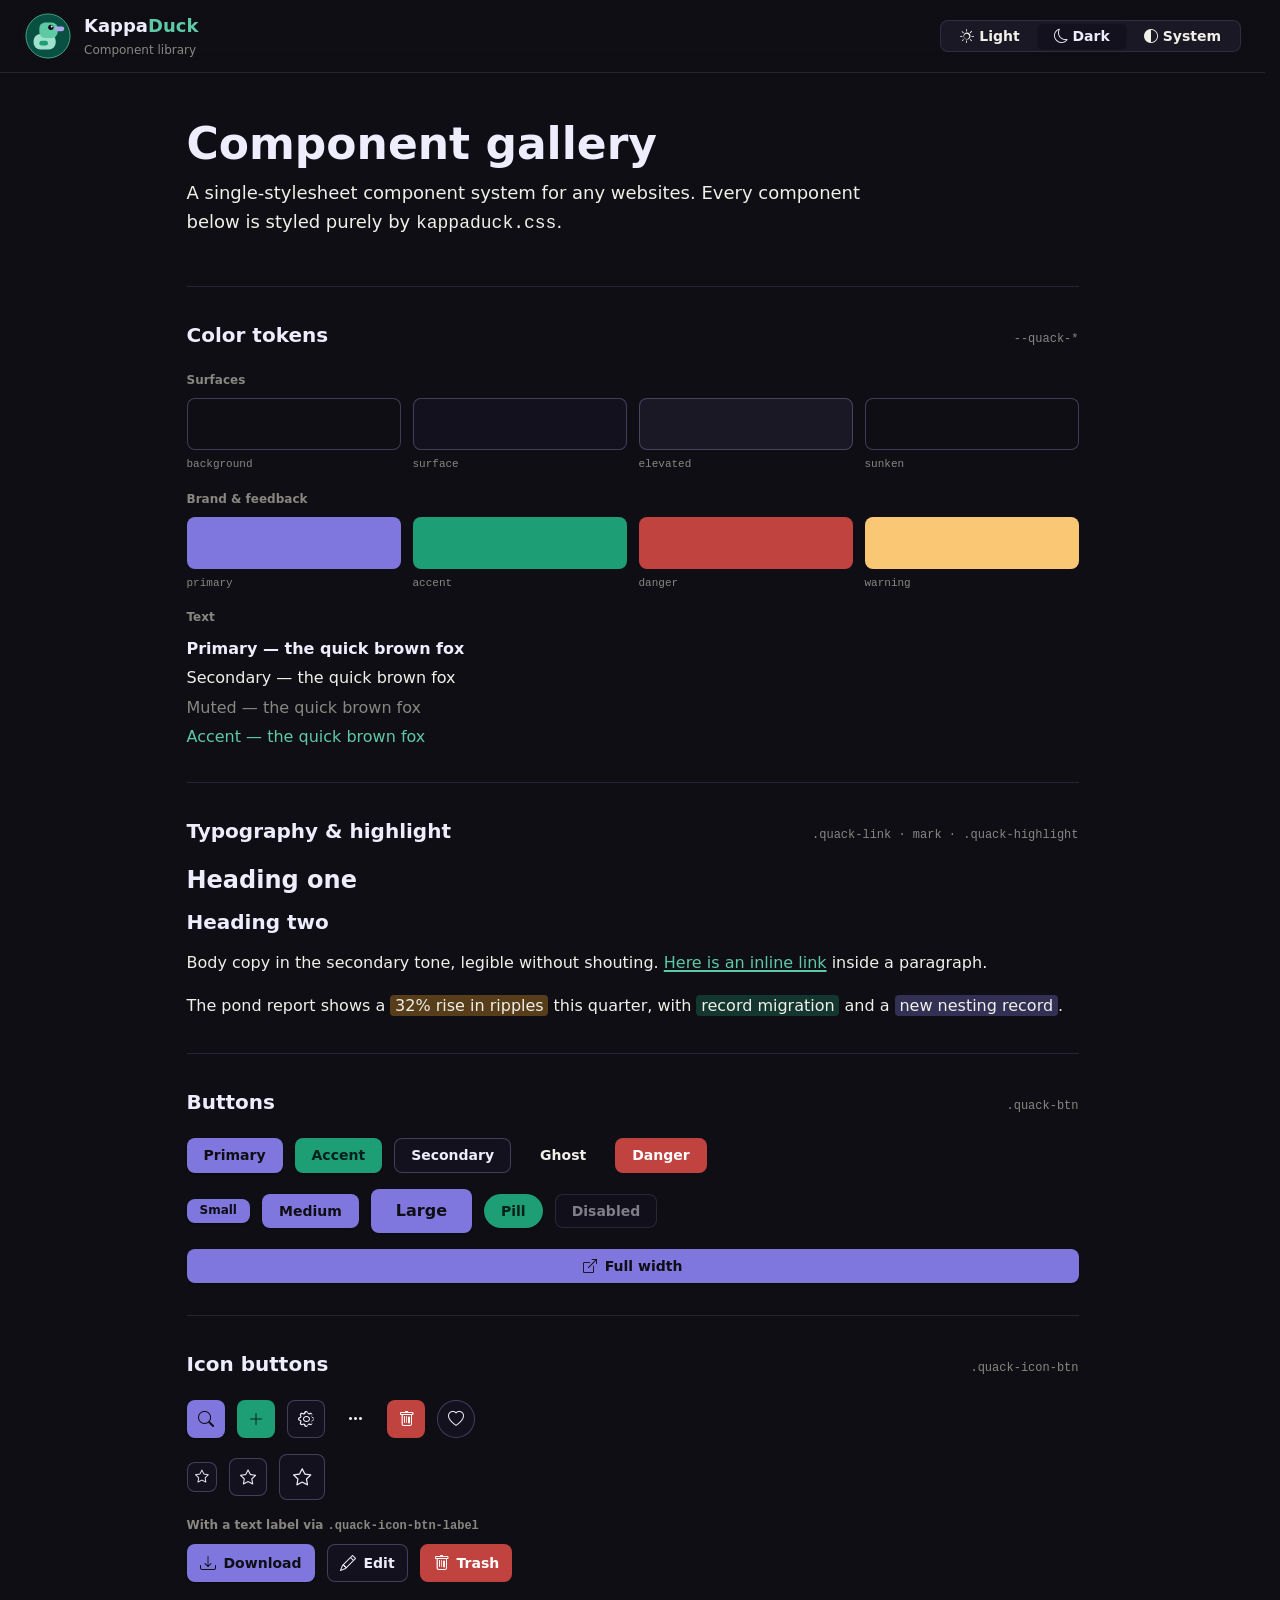
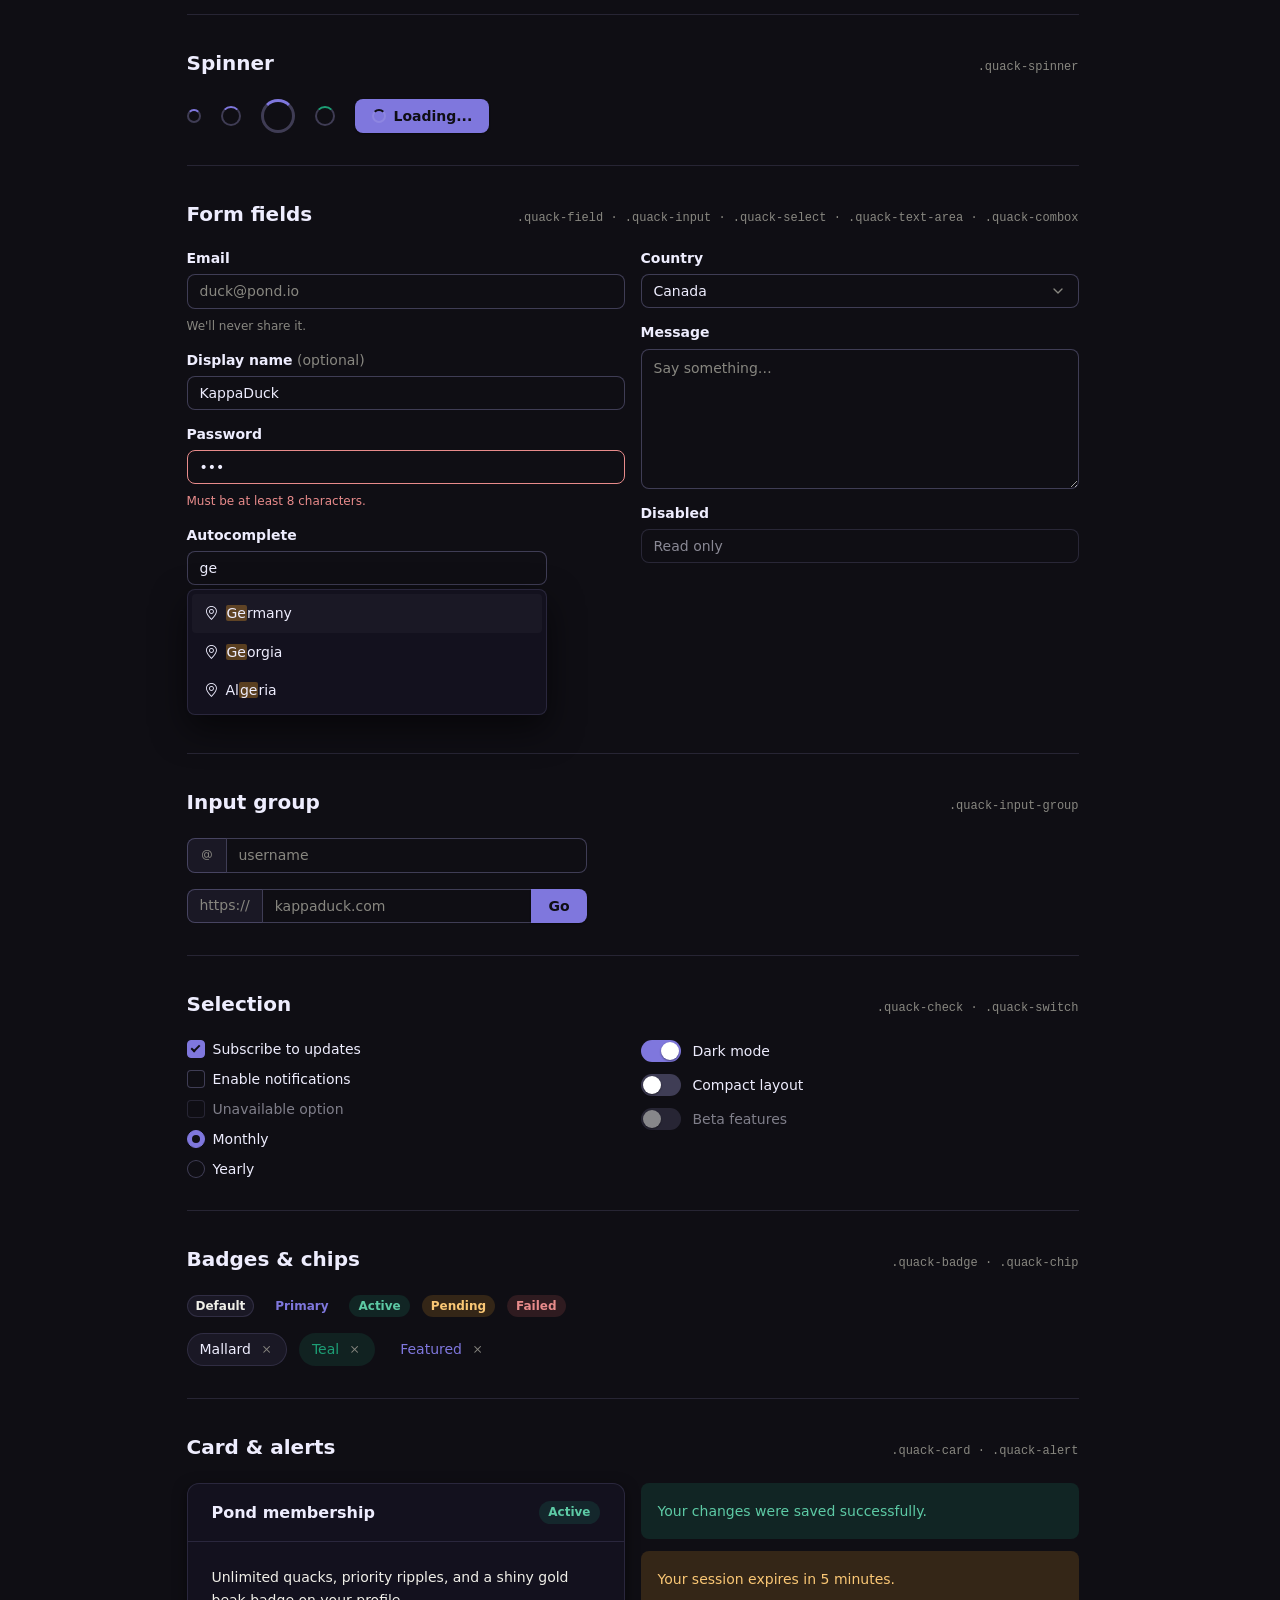
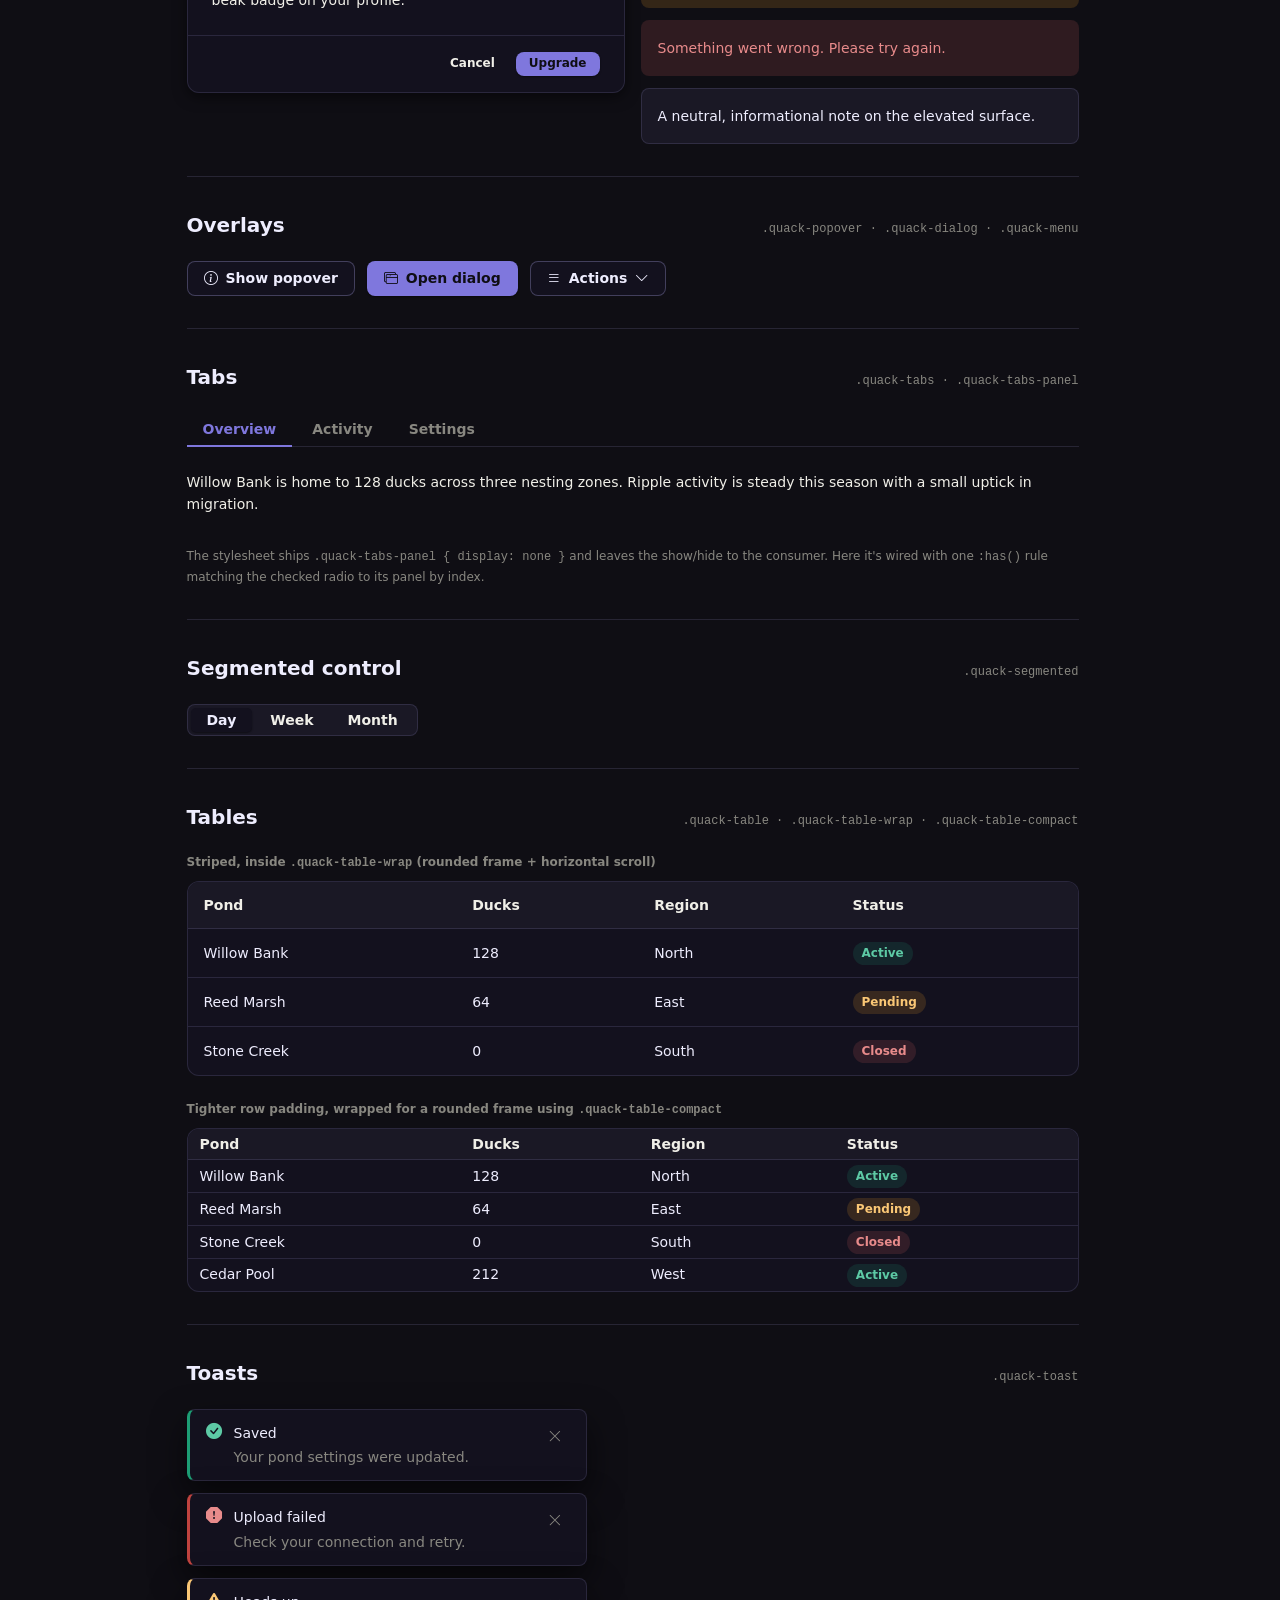
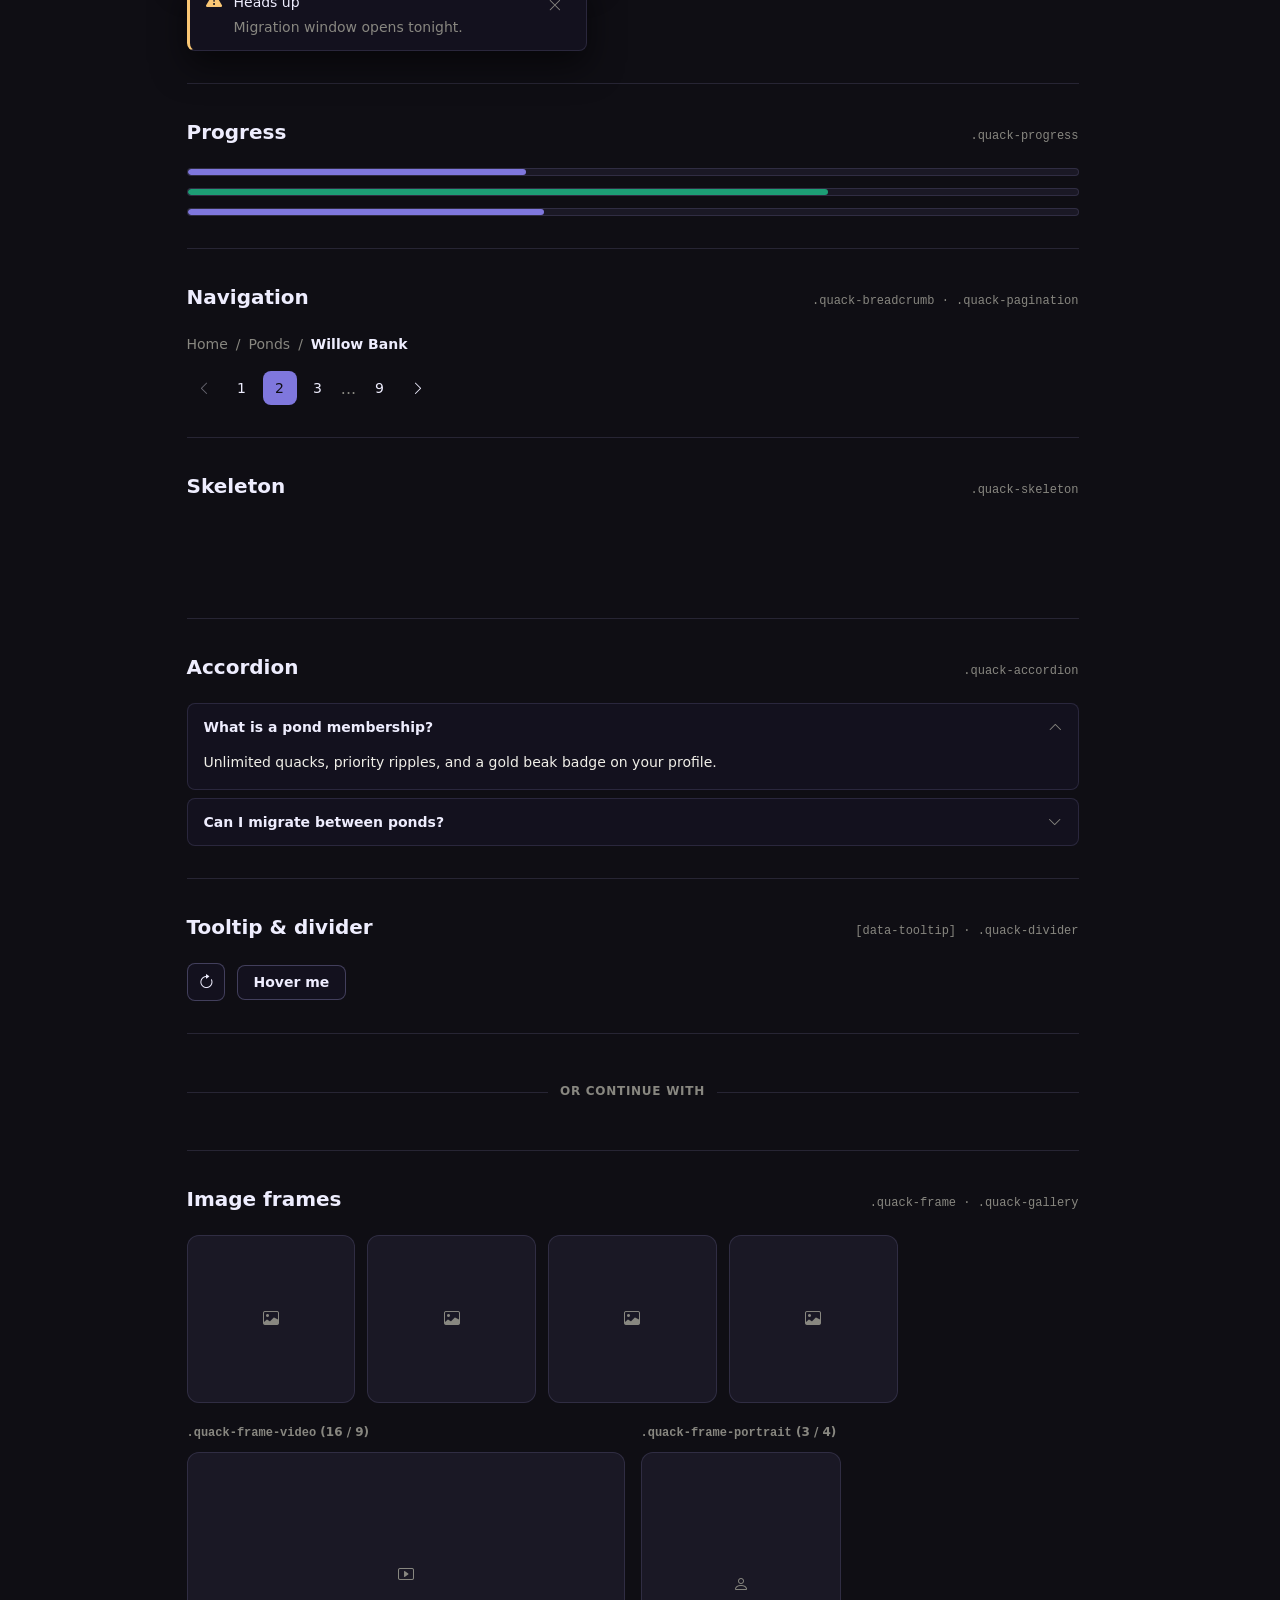
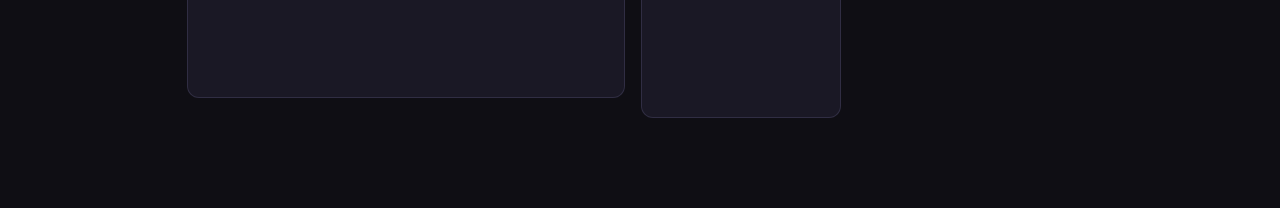
==== src/index.html @ e11f171f "Rename Gallery to index" ====
<!DOCTYPE html>
<html lang="en">

<head>
  <meta charset="UTF-8">
  <meta name="viewport" content="width=device-width, initial-scale=1">
  <title>KappaDuck - Component library</title>

  <link rel="shortcut icon" href="assets/favicon.ico" type="image/x-icon">
  <link rel="preconnect" href="https://rsms.me/" />
  <link rel="stylesheet" href="https://rsms.me/inter/inter.css" />
  <link rel="stylesheet" href="https://cdn.jsdelivr.net/npm/bootstrap-icons@1.11.3/font/bootstrap-icons.min.css" />
  <link rel="stylesheet" href="https://fonts.cdnfonts.com/css/jetbrains-mono">
  <link rel="stylesheet" href="assets/app.css">
  <link rel="stylesheet" href="assets/kappaduck.min.css">
</head>

<body id="quack-app" class="theme-dark">
  <header>
    <div class="brand">
      <img src="assets/kappaduck.svg" alt="KappaDuck logo" class="logo">
      <div class="title">
        <span>Kappa<span class="accent">Duck</span></span>
        <small>Component library</small>
      </div>
    </div>
    <div class="quack-segmented" role="group" aria-label="Theme">
      <input type="radio" name="theme" id="theme-light" value="light" />
      <label class="quack-segmented-seg" for="theme-light"><i class="bi bi-sun"></i> Light</label>
      <input type="radio" name="theme" id="theme-dark" value="dark" checked />
      <label class="quack-segmented-seg" for="theme-dark"><i class="bi bi-moon"></i> Dark</label>
      <input type="radio" name="theme" id="theme-system" value="system" />
      <label class="quack-segmented-seg" for="theme-system"><i class="bi bi-circle-half"></i> System</label>
    </div>
  </header>
  <main>
    <div class="description">
      <h1>Component gallery</h1>
      <p>
        A single-stylesheet component system for any websites. Every component below is styled
        purely by <code>kappaduck.css</code>.
      </p>
    </div>

    <section>
      <div class="head">
        <div class="title">Color tokens</div>
        <span class="class">--quack-*</span>
      </div>
      <div class="stack">
        <div>
          <div class="subtitle">Surfaces</div>
          <div class="grid-4">
            <div class="swatch">
              <div class="box" style="background:var(--quack-background);"></div>
              <span class="name">background</span>
            </div>
            <div class="swatch">
              <div class="box" style="background:var(--quack-surface);"></div>
              <span class="name">surface</span>
            </div>
            <div class="swatch">
              <div class="box" style="background:var(--quack-elevated);"></div>
              <span class="name">elevated</span>
            </div>
            <div class="swatch">
              <div class="box" style="background:var(--quack-sunken);"></div>
              <span class="name">sunken</span>
            </div>
          </div>
        </div>
        <div>
          <div class="subtitle">Brand &amp; feedback</div>
          <div class="grid-4">
            <div class="swatch">
              <div class="box" style="background:var(--quack-primary); border-color:transparent;"></div>
              <span class="name">primary</span>
            </div>
            <div class="swatch">
              <div class="box" style="background:var(--quack-accent); border-color:transparent;"></div>
              <span class="name">accent</span>
            </div>
            <div class="swatch">
              <div class="box" style="background:var(--quack-danger-solid); border-color:transparent;">
              </div>
              <span class="name">danger</span>
            </div>
            <div class="swatch">
              <div class="box" style="background:var(--quack-warning); border-color:transparent;"></div>
              <span class="name">warning</span>
            </div>
          </div>
        </div>
        <div>
          <div class="subtitle">Text</div>
          <div class="text-box">
            <span class="quack-text-primary" style="font-weight: 600;">Primary &mdash; the quick brown
              fox</span>
            <span class="quack-text-secondary">Secondary &mdash; the quick brown fox</span>
            <span class="quack-text-muted">Muted &mdash; the quick brown fox</span>
            <span class="quack-text-accent">Accent &mdash; the quick brown fox</span>
          </div>
        </div>
      </div>
    </section>

    <section>
      <div class="head">
        <div class="title">Typography &amp; highlight</div>
        <span class="class">.quack-link &middot; mark &middot; .quack-highlight</span>
      </div>
      <div class="stack">
        <h1 style="font-size:var(--quack-text-xxl); font-weight:700;">Heading one</h1>
        <h2 style="font-size:var(--quack-text-xl); font-weight:700;">Heading two</h2>
        <p class="quack-text-secondary" style="line-height: 1.6;">
          Body copy in the secondary tone, legible without shouting.
          <a class="quack-link" href="#">Here is an inline link</a> inside a paragraph.
        </p>
        <p class="quack-text-secondary" style="line-height:1.9;">
          The pond report shows a <mark>32% rise in ripples</mark> this quarter, with
          <span class="quack-highlight quack-highlight-accent">record migration</span>
          and a <span class="quack-highlight quack-highlight-primary">new nesting record</span>.
        </p>
      </div>
    </section>

    <section>
      <div class="head">
        <div class="title">Buttons</div>
        <span class="class">.quack-btn</span>
      </div>
      <div class="stack">
        <div class="row">
          <button class="quack-btn quack-btn-primary">Primary</button>
          <button class="quack-btn quack-btn-accent">Accent</button>
          <button class="quack-btn quack-btn-secondary">Secondary</button>
          <button class="quack-btn quack-btn-ghost">Ghost</button>
          <button class="quack-btn quack-btn-danger">Danger</button>
        </div>
        <div class="row">
          <button class="quack-btn quack-btn-primary quack-btn-sm">Small</button>
          <button class="quack-btn quack-btn-primary">Medium</button>
          <button class="quack-btn quack-btn-primary quack-btn-lg">Large</button>
          <button class="quack-btn quack-btn-accent quack-btn-pill">Pill</button>
          <button class="quack-btn quack-btn-secondary" disabled>Disabled</button>
        </div>
        <button class="quack-btn quack-btn-primary quack-btn-block">
          <i class="bi bi-box-arrow-up-right"></i>
          Full width
        </button>
      </div>
    </section>

    <section>
      <div class="head">
        <div class="title">Icon buttons</div>
        <span class="class">.quack-icon-btn</span>
      </div>
      <div class="stack">
        <div class="row">
          <button class="quack-icon-btn quack-btn-primary" aria-label="Search"><i class="bi bi-search"></i></button>
          <button class="quack-icon-btn quack-btn-accent" aria-label="Add"><i class="bi bi-plus-lg"></i></button>
          <button class="quack-icon-btn quack-btn-secondary" aria-label="Settings"><i class="bi bi-gear"></i></button>
          <button class="quack-icon-btn quack-btn-ghost" aria-label="More"><i class="bi bi-three-dots"></i></button>
          <button class="quack-icon-btn quack-btn-danger" aria-label="Delete"><i class="bi bi-trash"></i></button>
          <button class="quack-icon-btn quack-btn-secondary quack-icon-btn-pill" aria-label="Favorite"><i class="bi bi-heart"></i></button>
        </div>
        <div class="row">
          <button class="quack-icon-btn quack-icon-btn-sm" aria-label="Small"><i class="bi bi-star"></i></button>
          <button class="quack-icon-btn quack-icon-btn" aria-label="Medium"><i class="bi bi-star"></i></button>
          <button class="quack-icon-btn quack-icon-btn-lg" aria-label="Large"><i class="bi bi-star"></i></button>
        </div>
        <div>
          <div class="subtitle">With a text label via <code>.quack-icon-btn-label</code></div>
          <div class="row">
            <button class="quack-icon-btn quack-btn-primary">
              <i class="bi bi-download"></i>
              <span class="quack-icon-btn-label">Download</span>
            </button>
            <button class="quack-icon-btn">
              <i class="bi bi-pencil"></i>
              <span class="quack-icon-btn-label">Edit</span>
            </button>
            <button class="quack-icon-btn quack-btn-danger">
              <i class="bi bi-trash"></i>
              <span class="quack-icon-btn-label">Trash</span>
            </button>
          </div>
        </div>
      </div>
    </section>

    <section>
      <div class="head">
        <div class="title">Spinner</div>
        <span class="class">.quack-spinner</span>
      </div>
      <div class="row" style="gap:var(--quack-space-5);">
        <span class="quack-spinner quack-spinner-sm"></span>
        <span class="quack-spinner"></span>
        <span class="quack-spinner quack-spinner-lg"></span>
        <span class="quack-spinner quack-spinner-accent"></span>
        <button class="quack-btn quack-btn-primary">
          <span class="quack-spinner quack-spinner-sm"></span>
          Loading...
        </button>
      </div>
    </section>

    <section>
      <div class="head">
        <div class="title">Form fields</div>
        <span class="class">.quack-field &middot; .quack-input &middot; .quack-select &middot; .quack-text-area
          &middot; .quack-combox</span>
      </div>
      <div class="grid-2">
        <div class="stack">
          <div class="quack-field">
            <label for="g-email" class="quack-label">Email</label>
            <input id="g-email" class="quack-input" type="email" placeholder="duck@pond.io" />
            <span class="quack-hint">We'll never share it.</span>
          </div>
          <div class="quack-field">
            <label for="g-name" class="quack-label quack-label-optional">Display name</label>
            <input id="g-name" class="quack-input" type="text" value="KappaDuck" />
          </div>
          <div class="quack-field">
            <label for="g-password" class="quack-label">Password</label>
            <input id="g-password" class="quack-input" type="password" value="123" aria-invalid="true" />
            <span class="quack-error">Must be at least 8 characters.</span>
          </div>
          <div class="quack-field quack-combobox" style="max-width: 360px;">
            <label for="g-autocomplete" class="quack-label">Autocomplete</label>
            <input id="g-autocomplete" class="quack-input" type="text" value="ge" placeholder="Guess a country..." />
            <ul class="quack-combobox-list">
              <li class="quack-combobox-option" aria-selected="true">
                <i class="bi bi-geo-alt"></i>
                <span><mark>Ge</mark>rmany</span>
              </li>
              <li class="quack-combobox-option">
                <i class="bi bi-geo-alt"></i>
                <span><mark>Ge</mark>orgia</span>
              </li>
              <li class="quack-combobox-option">
                <i class="bi bi-geo-alt"></i>
                <span>Al<mark>ge</mark>ria</span>
              </li>
            </ul>
          </div>
        </div>
        <div class="stack">
          <div class="quack-field">
            <label for="g-country" class="quack-label">Country</label>
            <select id="g-country" class="quack-select">
              <option>Canada</option>
              <option>Italy</option>
              <option>Sweden</option>
            </select>
          </div>
          <div class="quack-field">
            <label for="g-msg" class="quack-label">Message</label>
            <textarea id="g-msg" class="quack-textarea" placeholder="Say something…"></textarea>
          </div>
          <div class="quack-field">
            <label for="g-disabled" class="quack-label">Disabled</label>
            <input id="g-disabled" class="quack-input" type="text" value="Read only" disabled />
          </div>
        </div>
        <div style="height: 120px;"
          </div>
    </section>

    <section>
      <div class="head">
        <div class="title">Input group</div>
        <span class="class">.quack-input-group</span>
      </div>
      <div class="stack" style="max-width: 400px;">
        <div class="quack-input-group">
          <span class="quack-input-group-addon"><i class="bi bi-at"></i></span>
          <input type="text" class="quack-input" placeholder="username">
        </div>
        <div class="quack-input-group">
          <span class="quack-input-group-addon">https://</span>
          <input type="text" class="quack-input" placeholder="kappaduck.com">
          <button class="quack-btn quack-btn-primary">Go</button>
        </div>
      </div>
    </section>

    <section>
      <div class="head">
        <div class="title">Selection</div>
        <span class="class">.quack-check &middot; .quack-switch</span>
      </div>
      <div class="grid-2">
        <div class="stack" style="gap:var(--quack-space-3);">
          <label class="quack-check"><input type="checkbox" checked="checked" /> Subscribe to updates</label>
          <label class="quack-check"><input type="checkbox" /> Enable notifications</label>
          <label class="quack-check"><input type="checkbox" disabled="disabled" /> Unavailable option</label>
          <label class="quack-check"><input type="radio" name="plan" checked="checked" /> Monthly</label>
          <label class="quack-check"><input type="radio" name="plan" /> Yearly</label>
        </div>
        <div class="stack" style="gap:var(--quack-space-3);">
          <label class="quack-switch"><input type="checkbox" checked="checked" /> Dark mode</label>
          <label class="quack-switch"><input type="checkbox" /> Compact layout</label>
          <label class="quack-switch"><input type="checkbox" disabled="disabled" /> Beta features</label>
        </div>
      </div>
    </section>

    <section>
      <div class="head">
        <div class="title">Badges &amp; chips</div>
        <span class="class">.quack-badge &middot; .quack-chip</span>
      </div>
      <div class="stack">
        <div class="row">
          <span class="quack-badge">Default</span>
          <span class="quack-badge quack-badge-primary">Primary</span>
          <span class="quack-badge quack-badge-accent">Active</span>
          <span class="quack-badge quack-badge-warning">Pending</span>
          <span class="quack-badge quack-badge-danger">Failed</span>
        </div>
        <div class="row">
          <span class="quack-chip">Mallard <button class="quack-chip-remove" aria-label="Remove"><i class="bi bi-x"></i></button></span>
          <span class="quack-chip quack-chip-accent">Teal <button class="quack-chip-remove" aria-label="Remove"><i
                class="bi bi-x"></i></button></span>
          <span class="quack-chip quack-chip-primary">Featured <button class="quack-chip-remove" aria-label="Remove"><i
                class="bi bi-x"></i></button></span>
        </div>
      </div>
    </section>

    <section>
      <div class="head">
        <div class="title">Card &amp; alerts</div>
        <span class="class">.quack-card &middot; .quack-alert</span>
      </div>
      <div class="grid-2" style="align-items: start;">
        <div class="quack-card">
          <div class="quack-card-header" style="display:flex; align-items:center; justify-content:space-between;">
            <span>Pond membership</span>
            <span class="quack-badge quack-badge-accent">Active</span>
          </div>
          <div class="quack-card-body">
            <p class="quack-text-secondary" style="font-size:var(--quack-text-sm); line-height: 1.6;">
              Unlimited quacks, priority ripples, and a shiny gold beak badge on your profile.
            </p>
          </div>
          <div class="quack-card-footer">
            <button class="quack-btn quack-btn-sm quack-btn-ghost">Cancel</button>
            <button class="quack-btn quack-btn-sm quack-btn-primary">Upgrade</button>
          </div>
        </div>
        <div class="stack" style="gap:var(--quack-space-3)">
          <div class="quack-alert quack-alert-accent">Your changes were saved successfully.</div>
          <div class="quack-alert quack-alert-warning">Your session expires in 5 minutes.</div>
          <div class="quack-alert quack-alert-danger">Something went wrong. Please try again.</div>
          <div class="quack-alert">A neutral, informational note on the elevated surface.</div>
        </div>
      </div>
    </section>

    <section>
      <div class="head">
        <div class="title">Overlays</div>
        <span class="class">.quack-popover &middot; .quack-dialog &middot; .quack-menu</span>
      </div>
      <div class="row">
        <button class="quack-btn quack-btn-secondary" popovertarget="pop">
          <i class="bi bi-info-circle"></i>Show popover
        </button>
        <div id="pop" popover="auto" class="quack-popover">
          <strong style="display: block; margin-bottom: 4px;">Quick tip</strong>
          Popovers use the native Popover API. Click outside to dismiss, no JavaScript required.
        </div>

        <button class="quack-btn quack-btn-primary" command="show-modal" commandfor="dialog">
          <i class="bi bi-window-stack"></i>Open dialog
        </button>
        <dialog id="dialog" class="quack-dialog">
          <div class="quack-dialog-header">
            Delete pond?
            <button class="quack-icon-btn quack-btn-ghost quack-icon-btn-sm" command="close" commandfor="dialog" aria-label="Close">
              <i class="bi bi-x-lg"></i>
            </button>
          </div>
          <div class="quack-dialog-body">
            This action can't be undone. All ripples and nesting records for this pond
            will be permanently removed.
          </div>
          <div class="quack-dialog-footer">
            <button class="quack-btn quack-btn-ghost" command="close" commandfor="dialog">Cancel</button>
            <button class="quack-btn quack-btn-primary" command="close" commandfor="dialog">Ok</button>
          </div>
        </dialog>

        <button class="quack-btn quack-btn-secondary" popovertarget="menu">
          <i class="bi bi-list"></i>Actions<i class="bi bi-chevron-down"></i>
        </button>
        <div id="menu" popover="auto" class="quack-menu">
          <div class="quack-menu-label">Manage</div>
          <button class="quack-menu-item"><i class="bi bi-pencil"></i>Edit pond</button>
          <button class="quack-menu-item"><i class="bi bi-share"></i>Share</button>
          <button class="quack-menu-item"><i class="bi bi-download"></i>Export</button>
          <hr class="quack-menu-separator" />
          <button class="quack-menu-item quack-menu-item-danger"><i class="bi bi-trash"></i>Delete</button>
        </div>
      </div>
    </section>

    <section>
      <div class="head">
        <div class="title">Tabs</div>
        <span class="class">.quack-tabs &middot; .quack-tabs-panel</span>
      </div>
      <div class="quack-tabs tabs">
        <div class="quack-tabs-list">
          <input id="tab1" class="t1" type="radio" name="tabs" checked />
          <label for="tab1" class="quack-tabs-tab">Overview</label>
          <input id="tab2" class="t2" type="radio" name="tabs" />
          <label for="tab2" class="quack-tabs-tab">Activity</label>
          <input id="tab3" class="t3" type="radio" name="tabs" />
          <label for="tab3" class="quack-tabs-tab">Settings</label>
        </div>
        <div class="quack-tabs-panels">
          <div class="quack-tabs-panel">
            Willow Bank is home to 128 ducks across three nesting zones. Ripple activity is steady this season with a small uptick in
            migration.
          </div>
          <div class="quack-tabs-panel">
            Latest events: 3 new arrivals, 1 nest relocation, and a pondside feeder refill logged 2 hours ago.
          </div>
          <div class="quack-tabs-panel">
            Configure notifications, membership tier, and pond visibility from here. Changes apply instantly.
          </div>
        </div>
        <p class="note">
          The stylesheet ships <code>.quack-tabs-panel { display: none }</code>
          and leaves the show/hide to the consumer. Here it's wired with one
          <code>:has()</code> rule matching the checked radio to its panel by index.
        </p>
      </div>
    </section>

    <section>
      <div class="head">
        <div class="title">Segmented control</div>
        <span class="class">.quack-segmented</span>
      </div>
      <div class="quack-segmented">
        <input id="seg1" name="seg" type="radio" checked>
        <label for="seg1" class="quack-segmented-seg">Day</label>
        <input id="seg2" name="seg" type="radio">
        <label for="seg2" class="quack-segmented-seg">Week</label>
        <input id="seg3" name="seg" type="radio">
        <label for="seg3" class="quack-segmented-seg">Month</label>
      </div>
    </section>

    <section>
      <div class="head">
        <div class="title">Tables</div>
        <span class="class">.quack-table &middot; .quack-table-wrap &middot; .quack-table-compact</span>
      </div>
      <div class="stack" style="gap: var(--quack-space-6)">
        <div>
          <div class="subtitle">
            Striped, inside <code>.quack-table-wrap</code> (rounded frame + horizontal scroll)
          </div>
          <div class="quack-table-wrap">
            <table class="quack-table quack-table-striped">
              <thead>
                <tr>
                  <th>Pond</th>
                  <th>Ducks</th>
                  <th>Region</th>
                  <th>Status</th>
                </tr>
              </thead>
              <tbody>
                <tr>
                  <td>Willow Bank</td>
                  <td>128</td>
                  <td>North</td>
                  <td><span class="quack-badge quack-badge-accent">Active</span></td>
                </tr>
                <tr>
                  <td>Reed Marsh</td>
                  <td>64</td>
                  <td>East</td>
                  <td><span class="quack-badge quack-badge-warning">Pending</span></td>
                </tr>
                <tr>
                  <td>Stone Creek</td>
                  <td>0</td>
                  <td>South</td>
                  <td><span class="quack-badge quack-badge-danger">Closed</span></td>
                </tr>
              </tbody>
            </table>
          </div>
        </div>
        <div>
          <div class="subtitle">Tighter row padding, wrapped for a rounded frame using <code>.quack-table-compact</code></div>
          <div class="quack-table-wrap">
            <table class="quack-table quack-table-compact">
              <thead>
                <tr>
                  <th>Pond</th>
                  <th>Ducks</th>
                  <th>Region</th>
                  <th>Status</th>
                </tr>
              </thead>
              <tbody>
                <tr>
                  <td>Willow Bank</td>
                  <td>128</td>
                  <td>North</td>
                  <td><span class="quack-badge quack-badge-accent">Active</span></td>
                </tr>
                <tr>
                  <td>Reed Marsh</td>
                  <td>64</td>
                  <td>East</td>
                  <td><span class="quack-badge quack-badge-warning">Pending</span></td>
                </tr>
                <tr>
                  <td>Stone Creek</td>
                  <td>0</td>
                  <td>South</td>
                  <td><span class="quack-badge quack-badge-danger">Closed</span></td>
                </tr>
                <tr>
                  <td>Cedar Pool</td>
                  <td>212</td>
                  <td>West</td>
                  <td><span class="quack-badge quack-badge-accent">Active</span></td>
                </tr>
              </tbody>
            </table>
          </div>
        </div>
      </div>
    </section>

    <section>
      <div class="head">
        <div class="title">Toasts</div>
        <span class="class">.quack-toast</span>
      </div>
      <div class="stack" style="gap: var(--quack-space-3); max-width: 400px;">
        <div class="quack-toast quack-toast-accent">
          <i class="bi bi-check-circle-fill quack-toast-icon"></i>
          <div class="quack-toast-body">
            <span class="quack-toast-title">Saved</span>
            <span class="quack-text-muted">Your pond settings were updated.</span>
          </div>
          <button class="quack-icon-btn quack-btn-ghost quack-icon-btn-sm quack-toast-close" aria-label="Dismiss">
            <i class="bi bi-x-lg"></i>
          </button>
        </div>

        <div class="quack-toast quack-toast-danger">
          <i class="bi bi-exclamation-octagon-fill quack-toast-icon"></i>
          <div class="quack-toast-body">
            <span class="quack-toast-title">Upload failed</span>
            <span class="quack-text-muted">Check your connection and retry.</span>
          </div>
          <button class="quack-icon-btn quack-btn-ghost quack-icon-btn-sm quack-toast-close" aria-label="Dismiss">
            <i class="bi bi-x-lg"></i>
          </button>
        </div>

        <div class="quack-toast quack-toast-warning">
          <i class="bi bi-exclamation-triangle-fill quack-toast-icon"></i>
          <div class="quack-toast-body">
            <span class="quack-toast-title">Heads up</span>
            <span class="quack-text-muted">Migration window opens tonight.</span>
          </div>
          <button class="quack-icon-btn quack-btn-ghost quack-icon-btn-sm quack-toast-close" aria-label="Dismiss">
            <i class="bi bi-x-lg"></i>
          </button>
        </div>
      </div>
    </section>

    <section>
      <div class="head">
        <div class="title">Progress</div>
        <span class="class">.quack-progress</span>
      </div>
      <div class="stack" style="gap: var(--quack-space-3);">
        <div class="quack-progress">
          <div class="quack-progress-bar" style="width: 38%;"></div>
        </div>
        <div class="quack-progress quack-progress-accent">
          <div class="quack-progress-bar" style="width: 72%;"></div>
        </div>
        <div class="quack-progress quack-progress-indeterminate">
          <div class="quack-progress-bar"></div>
        </div>
      </div>
    </section>

    <section>
      <div class="head">
        <div class="title">Navigation</div>
        <span class="class">.quack-breadcrumb &middot; .quack-pagination</span>
      </div>
      <div class="stack">
        <ol class="quack-breadcrumb">
          <li><a href="#">Home</a></li>
          <li><a href="#">Ponds</a></li>
          <li aria-current="page">Willow Bank</li>
        </ol>
        <div class="quack-pagination">
          <button class="quack-pagination-item" aria-disabled="true"><i class="bi bi-chevron-left"></i></button>
          <a href="#" class="quack-pagination-item">1</a>
          <a href="#" class="quack-pagination-item" aria-current="page">2</a>
          <a href="#" class="quack-pagination-item">3</a>
          <span class="quack-pagination-ellipsis">...</span>
          <a href="#" class="quack-pagination-item">9</a>
          <button class="quack-pagination-item"><i class="bi bi-chevron-right"></i></button>
        </div>
      </div>
    </section>

    <section>
      <div class="head">
        <div class="title">Skeleton</div>
        <span class="class">.quack-skeleton</span>
      </div>
      <div class="row" style="gap: var(--quack-space-4); align-items: center;">
        <span class="quack-skeleton quack-skeleton-circle"></span>
        <div style="flex:1; display: flex; flex-direction: column; gap:8px">
          <span class="quack-skeleton quackskeleton-title"></span>
          <span class="quack-skeleton quackskeleton-text"></span>
          <span class="quack-skeleton quackskeleton-text" style="width: 70%;"></span>
        </div>
      </div>
    </section>

    <section>
      <div class="head">
        <div class="title">Accordion</div>
        <span class="class">.quack-accordion</span>
      </div>
      <div>
        <details class="quack-accordion" open>
          <summary>What is a pond membership?</summary>
          <div class="quack-accordion-body">
            Unlimited quacks, priority ripples, and a gold beak badge on your
            profile.
          </div>
        </details>
        <details class="quack-accordion">
          <summary>Can I migrate between ponds?</summary>
          <div class="quack-accordion-body">
            Migration is free once per season and keeps your nesting records.
          </div>
        </details>
      </div>
    </section>

    <section>
      <div class="head">
        <div class="title">Tooltip &amp; divider</div>
        <span class="class">[data-tooltip] &middot; .quack-divider</span>
      </div>
      <div class="stack">
        <div class="row">
          <button class="quack-icon-btn" data-tooltip="Refresh data" aria-label="Refresh">
            <i class="bi bi-arrow-clockwise"></i>
          </button>
          <button class="quack-btn quack-btn-secondary" data-tooltip="Shown below" data-tooltip-pos="bottom">Hover me</button>
        </div>
        <hr class="quack-divider" />
        <div class="quack-divider-label">or continue with</div>
      </div>
    </section>

    <section>
      <div class="head">
        <div class="title">Image frames</div>
        <span class="class">.quack-frame &middot; .quack-gallery</span>
      </div>
      <div class="stack" style="gap: var(--quack-space-5);">
        <div class="quack-gallery">
          <div class="quack-frame quack-frame-square image"><i class="bi bi-image"></i></div>
          <div class="quack-frame quack-frame-square image"><i class="bi bi-image"></i></div>
          <div class="quack-frame quack-frame-square image"><i class="bi bi-image"></i></div>
          <div class="quack-frame quack-frame-square image"><i class="bi bi-image"></i></div>
        </div>
        <div class="grid-2">
          <div>
            <div class="subtitle"><code>.quack-frame-video</code> (16 / 9)</div>
            <div class="quack-frame quack-frame-video video">
              <i class="bi bi-play-btn"></i>
            </div>
          </div>
          <div>
            <div class="subtitle"><code>.quack-frame-portrait</code> (3 / 4)</div>
            <div class="quack-frame quack-frame-portrait portrait"><i class="bi bi-person"></i></div>
          </div>
        </div>
      </div>
    </section>
  </main>

  <script src="assets/app.js"></script>
</body>

</html>
---- src/assets/app.css ----
.theme-light {
  color-scheme: light;
}

.theme-dark {
  color-scheme: dark;
}

header {
  display: flex;
  align-items: center;
  justify-content: space-between;
  gap: var(--quack-space-4);
  position: sticky;
  top: 0;
  z-index: 1;
  padding: var(--quack-space-3) var(--quack-space-6);
  background: hsl(from var(--quack-background) h s l / 0.8);
  backdrop-filter: blur(12px);
  border-bottom: 1px solid var(--quack-border-200);

  .brand {
    display: flex;
    align-items: center;
    gap: var(--quack-space-3);
    font-weight: 700;
    font-size: var(--quack-text-lg);

    .logo {
      width: 48px;
    }

    .title {
      display: flex;
      flex-direction: column;

      .accent {
        color: var(--quack-text-accent);
      }

      small {
        font-weight: 500;
        font-size: var(--quack-text-xs);
        color: var(--quack-text-muted);
      }
    }
  }
}

main {
  max-width: 940px;
  margin: 0 auto;
  padding: var(--quack-space-12) var(--quack-space-6) var(--quack-space-16);
}

.description {
  margin-bottom: var(--quack-space-12);

  h1 {
    font-size: clamp(2rem, 4vw, 2.75rem);
    font-weight: 700;
    line-height: 1.05;
  }

  p {
    margin-top: var(--quack-space-3);
    font-size: var(--quack-text-lg);
    color: var(--quack-text-secondary);
    max-width: 62ch;
  }
}

code {
  font-family: 'JetBrains Mono', ui-monospace, monospace;
}

section {
  padding: var(--quack-space-8) 0;
  border-top: 1px solid var(--quack-border-200);

  .head {
    display: flex;
    align-items: baseline;
    justify-content: space-between;
    gap: var(--quack-space-4);
    margin-bottom: var(--quack-space-5);
    flex-wrap: wrap;

    .title {
      font-size: var(--quack-text-xl);
      font-weight: 700;
    }

    .class {
      font-family: 'JetBrains Mono', ui-monospace, monospace;
      font-size: var(--quack-text-xs);
      color: var(--quack-text-muted);
    }
  }
}

.stack {
  display: flex;
  flex-direction: column;
  gap: var(--quack-space-4);
}

.row {
  display: flex;
  flex-wrap: wrap;
  gap: var(--quack-space-3);
  align-items: center;
}

.grid-2 {
  display: grid;
  grid-template-columns: repeat(2, minmax(0, 1fr));
  gap: var(--quack-space-4);
}

.grid-4 {
  display: grid;
  grid-template-columns: repeat(4, minmax(0, 1fr));
  gap: var(--quack-space-3);
}

@media (max-width: 620px) {
  .grid-2 {
    grid-template-columns: 1fr;
  }

  .grid-4 {
    grid-template-columns: repeat(2, 1fr);
  }
}

.subtitle {
  font-size: var(--quack-text-xs);
  font-weight: 600;
  color: var(--quack-text-muted);
  margin-bottom: var(--quack-space-2);
}

.swatch {
  display: flex;
  flex-direction: column;
  gap: 6px;

  .box {
    height: 52px;
    border-radius: var(--quack-radius-md);
    border: 1px solid var(--quack-border-400);
  }

  .name {
    font-size: 11px;
    font-family: 'JetBrains Mono', ui-monospace, monospace;
    color: var(--quack-text-muted);
  }
}

.text-box {
  display: flex;
  flex-direction: column;
  gap: 4px;
}

.tabs .quack-tabs-panels {
  padding-top: var(--quack-space-2);
}

.tabs:has(.t1:checked) .quack-tabs-panel:nth-of-type(1),
.tabs:has(.t2:checked) .quack-tabs-panel:nth-of-type(2),
.tabs:has(.t3:checked) .quack-tabs-panel:nth-of-type(3) {
  display: block;
}

.note {
  font-size: var(--quack-text-xs);
  color: var(--quack-text-muted);
  margin-top: var(--quack-space-4);
}

.quack-frame-square.image {
  display: grid;
  place-content: center;
  color: var(--quack-text-muted);
}

.quack-frame-video.video {
  display: grid;
  place-content: center;
  color: var(--quack-text-muted);
}

.quack-frame-portrait.portrait {
  display: grid;
  place-content: center;
  color: var(--quack-text-muted);
  max-width: 200px;
}
---- src/assets/kappaduck.min.css ----
:root{--quack-base-700:#1a1825;--quack-base-800:#13111e;--quack-base-900:#0f0e14;--quack-blue-50:#E6F1FB;--quack-blue-200:#85B7EB;--quack-blue-600:#185FA5;--quack-blue-800:#0C447C;--quack-blue-900:#042C53;--quack-gold-100:#faeeda;--quack-gold-200:#fac775;--quack-gold-400:#ef9f27;--quack-gold-600:#854f0b;--quack-gold-800:#633806;--quack-gold-900:#1e1510;--quack-gray-100:#f0efe8;--quack-gray-400:#888780;--quack-gray-600:#444441;--quack-gray-700:#2c2c2a;--quack-gray-900:#1a1a1a;--quack-purple-50:#f7f6ff;--quack-purple-100:#eeedfe;--quack-purple-200:#afa9ec;--quack-purple-400:#7f77dd;--quack-purple-600:#534ab7;--quack-purple-800:#3c3489;--quack-teal-50:#e1f5ee;--quack-teal-100:#9fe1cb;--quack-teal-200:#5dcaa5;--quack-teal-400:#1d9e75;--quack-teal-600:#0f6e56;--quack-teal-800:#085041;--quack-teal-900:#04201a;--quack-background:light-dark(#f4f3fb, var(--quack-base-900));--quack-surface:light-dark(#ffffff, var(--quack-base-800));--quack-elevated:light-dark(#efeefb, var(--quack-base-700));--quack-sunken:light-dark(#e9e7f6, var(--quack-base-900));--quack-text-primary:light-dark(var(--quack-base-700), var(--quack-purple-100));--quack-text-secondary:light-dark(var(--quack-purple-600), var(--quack-gray-100));--quack-text-muted:light-dark(#6f6d80, var(--quack-gray-400));--quack-primary:light-dark(var(--quack-purple-600), var(--quack-purple-400));--quack-primary-hover:light-dark(var(--quack-purple-800), var(--quack-purple-200));--quack-on-primary:light-dark(#ffffff, var(--quack-base-900));--quack-accent:var(--quack-teal-400);--quack-accent-hover:light-dark(var(--quack-teal-600), var(--quack-teal-200));--quack-text-accent:light-dark(var(--quack-teal-600), var(--quack-teal-200));--quack-on-accent:light-dark(#ffffff, var(--quack-teal-900));--quack-danger:light-dark(#b8352f, #e88b8b);--quack-danger-solid:light-dark(#c33b3b, #c0433f);--quack-danger-solid-hover:light-dark(#a52d2d, #d1524e);--quack-danger-soft:light-dark(#fbeaea, hsl(0 55% 60% / 0.16));--quack-success:light-dark(var(--quack-teal-600), var(--quack-teal-200));--quack-success-soft:light-dark(var(--quack-teal-50), hsl(from var(--quack-teal-400) h s l / 0.16));--quack-warning:light-dark(var(--quack-gold-600), var(--quack-gold-200));--quack-warning-soft:light-dark(var(--quack-gold-100), hsl(from var(--quack-gold-400) h s l / 0.16));--quack-highlight:light-dark(hsl(from var(--quack-gold-400) h s l / 0.38), hsl(from var(--quack-gold-400) h s l / 0.32));--quack-highlight-accent:light-dark(hsl(from var(--quack-teal-400) h s l / 0.24), hsl(from var(--quack-teal-400) h s l / 0.28));--quack-highlight-primary:light-dark(hsl(from var(--quack-purple-400) h s l / 0.22), hsl(from var(--quack-purple-400) h s l / 0.32));--quack-focus-ring:light-dark(hsl(from var(--quack-purple-600) h s l / 0.28), hsl(from var(--quack-purple-200) h s l / 0.35));--quack-border-200:light-dark(hsl(from var(--quack-purple-600) h s l / 0.15), hsl(from var(--quack-purple-200) h s l / 0.15));--quack-border-400:light-dark(hsl(from var(--quack-purple-600) h s l / 0.3), hsl(from var(--quack-purple-200) h s l / 0.3));--quack-radius-sm:4px;--quack-radius-md:8px;--quack-radius-lg:12px;--quack-radius-xl:16px;--quack-radius-pill:99px;--quack-shadow-sm:0 1px 2px light-dark(hsl(258 40% 20% / 0.10), hsl(0 0% 0% / 0.45));--quack-shadow-md:0 4px 14px light-dark(hsl(258 40% 22% / 0.12), hsl(0 0% 0% / 0.50));--quack-shadow-lg:0 14px 34px light-dark(hsl(258 40% 24% / 0.16), hsl(0 0% 0% / 0.55));--quack-input-bg:light-dark(#ffffff, var(--quack-base-900));--quack-input-border:var(--quack-border-400);--quack-input-placeholder:var(--quack-text-muted);--quack-text-xs:0.75rem;--quack-text-sm:0.875rem;--quack-text-md:1rem;--quack-text-lg:1.125rem;--quack-text-xl:1.25rem;--quack-text-xxl:1.5rem;font-family:Inter, system-ui, sans-serif;font-feature-settings:'liga' 1, 'calt' 1;--quack-space-1:4px;--quack-space-2:8px;--quack-space-3:12px;--quack-space-4:16px;--quack-space-5:20px;--quack-space-6:24px;--quack-space-8:32px;--quack-space-12:48px;--quack-space-16:64px;interpolate-size:allow-keywords}@supports (font-variation-settings: normal){:root{font-family:InterVariable, system-ui, sans-serif}}*,*::after,*::before{box-sizing:border-box;margin:0;padding:0}html{-moz-text-size-adjust:none;-webkit-text-size-adjust:none;text-size-adjust:none;color-scheme:dark light;scrollbar-gutter:stable;&:focus-within{scroll-behavior:smooth}}blockquote,dd,dl,figure,h1,h2,h3,h4,p{margin:0}ul[role='list'],ol[role='list']{list-style:none;margin:0;padding:0}body{background:var(--quack-background);color:var(--quack-text-primary);font-size:var(--quack-text-md);line-height:1.6;min-height:100svh;transition:background 0.2s, color 0.2s}button,h1,h2,h3,h4,input,label{line-height:1.15}h1,h2,h3,h4{text-wrap:balance}a{text-decoration:none;text-decoration-skip-ink:auto;color:currentColor}img,picture{max-width:100%;display:block}button,input,select,textarea{font-family:inherit;font-size:inherit}textarea:not([rows]){min-height:10em}:target{scroll-margin-block:5ex}hr{color:currentColor}@media (prefers-reduced-motion: reduce){html:focus-within{scroll-behavior:auto}*,*::after,*::before{animation-duration:0.01ms !important;animation-iteration-count:1 !important;transition-duration:0.01ms !important;scroll-behavior:auto !important}}.quack-text-primary{color:var(--quack-text-primary)}.quack-text-secondary{color:var(--quack-text-secondary)}.quack-text-muted{color:var(--quack-text-muted)}.quack-text-accent{color:var(--quack-text-accent)}.quack-btn{--background:var(--quack-surface);--foreground:var(--quack-text-primary);--border:var(--quack-border-400);display:inline-flex;align-items:center;justify-content:center;gap:var(--quack-space-2);padding:var(--quack-space-2) var(--quack-space-4);font-size:var(--quack-text-sm);font-weight:600;line-height:1.15;border:1px solid var(--border);border-radius:var(--quack-radius-md);background:var(--background);color:var(--foreground);cursor:pointer;user-select:none;white-space:nowrap;transition:background 0.15s, border-color 0.15s, color 0.15s, box-shadow 0.15s, transform 0.05s, filter 0.15s;&:hover{filter: brightness(0.97)}&:active{transform:translateY(1px)}&:focus-visible{outline:none;box-shadow:0 0 0 2px var(--quack-focus-ring)}&:disabled,&[aria-disabled='true']{opacity:0.5;cursor:not-allowed;filter: none;transform:none}}.quack-btn-primary{--background:var(--quack-primary);--foreground:var(--quack-on-primary);--border:transparent;box-shadow:var(--quack-shadow-sm);&:hover{--background:var(--quack-primary-hover);filter: none}}.quack-btn-accent{--background:var(--quack-accent);--foreground:var(--quack-on-accent);--border:transparent;box-shadow:var(--quack-shadow-sm);&:hover{--background:var(--quack-accent-hover);filter: none}}.quack-btn-secondary{--background:var(--quack-surface);--foreground:var(--quack-text-primary);--border:var(--quack-border-400);&:hover{--background:var(--quack-elevated);filter: none}}.quack-btn-ghost{--background:transparent;--foreground:var(--quack-text-secondary);--border:transparent;&:hover{--background:var(--quack-elevated);filter: none}}.quack-btn-danger{--background:var(--quack-danger-solid);--foreground:#fff;--border:transparent;&:hover{--background:var(--quack-danger-solid-hover);filter: none}}.quack-btn-sm{padding:var(--quack-space-1) var(--quack-space-3);font-size:var(--quack-text-xs)}.quack-btn-lg{padding:var(--quack-space-3) var(--quack-space-6);font-size:var(--quack-text-md)}.quack-btn-pill{border-radius:var(--quack-radius-pill)}.quack-btn-block{display:flex;width:100%}.quack-link{color:var(--quack-text-accent);text-decoration:underline;text-decoration-color:hsl(from currentColor h s l / 0.35);text-underline-offset:2px;text-decoration-thickness:1.5px;transition:color 0.15s, text-decoration-color 0.15s;&:hover{color:var(--quack-primary);text-decoration-color:currentColor}&:focus-visible{outline:none;border-radius:3px;box-shadow:0 0 0 2px var(--quack-focus-ring)}}.quack-field{display:flex;flex-direction:column;gap:var(--quack-space-2)}.quack-label{font-size:var(--quack-text-sm);font-weight:600;color:var(--quack-text-primary)}.quack-label-optional::after{content:' (optional)';font-weight:400;color:var(--quack-text-muted)}.quack-input,.quack-select,.quack-textarea{width:100%;padding:var(--quack-space-2) var(--quack-space-3);font-size:var(--quack-text-sm);color:var(--quack-text-primary);background:var(--quack-input-bg);border:1px solid var(--quack-input-border);border-radius:var(--quack-radius-md);transition:border-color 0.15s, box-shadow 0.15s, background 0.15s;&::placeholder{color:var(--quack-input-placeholder)}&:hover{border-color:var(--quack-primary)}&:focus{outline:none;border-color:var(--quack-primary);box-shadow:0 0 0 2px var(--quack-focus-ring)}&:disabled{opacity:0.55;cursor:not-allowed;background:var(--quack-sunken)}&[aria-invalid='true']{border-color:var(--quack-danger)}&[aria-invalid='true']:focus{box-shadow:0 0 0 2px var(--quack-danger-soft)}}.quack-textarea{min-height:6em;resize:vertical;line-height:1.5}.quack-select{appearance:none;padding-right:var(--quack-space-8);background-image:url("data:image/svg+xml,%3Csvg xmlns='http://www.w3.org/2000/svg' width='16' height='16' viewBox='0 0 24 24' fill='none' stroke='%23888780' stroke-width='2' stroke-linecap='round' stroke-linejoin='round'%3E%3Cpolyline points='6 9 12 15 18 9'/%3E%3C/svg%3E");background-repeat:no-repeat;background-position:right var(--quack-space-3) center;background-size:16px}.quack-hint{font-size:var(--quack-text-xs);color:var(--quack-text-muted)}.quack-error{font-size:var(--quack-text-xs);color:var(--quack-danger);font-weight:500}.quack-check{display:inline-flex;align-items:center;gap:var(--quack-space-2);font-size:var(--quack-text-sm);color:var(--quack-text-primary);cursor:pointer;& input[type='checkbox'],& input[type='radio']{appearance:none;flex:none;width:18px;height:18px;margin:0;display:grid;place-content:center;border:1.5px solid var(--quack-border-400);background:var(--quack-input-bg);cursor:pointer;transition:background 0.15s, border-color 0.15s}& input[type='checkbox']{border-radius:var(--quack-radius-sm)}& input[type='radio']{border-radius:50%}& input:hover{border-color:var(--quack-primary)}& input:focus-visible{outline:none;box-shadow:0 0 0 2px var(--quack-focus-ring)}& input:checked{background:var(--quack-primary);border-color:var(--quack-primary)}& input[type='checkbox']:checked::after{content:'';width:5px;height:9px;margin-top:-2px;border:solid var(--quack-on-primary);border-width:0 2px 2px 0;transform:rotate(45deg)}& input[type='radio']:checked::after{content:'';width:8px;height:8px;border-radius:50%;background:var(--quack-on-primary)}&:has(input:disabled){opacity:0.5;cursor:not-allowed}}.quack-switch{display:inline-flex;align-items:center;gap:var(--quack-space-3);font-size:var(--quack-text-sm);color:var(--quack-text-primary);cursor:pointer;& input{appearance:none;position:relative;flex:none;width:40px;height:22px;margin:0;border-radius:var(--quack-radius-pill);background:var(--quack-border-400);cursor:pointer;transition:background 0.2s}& input::after{content:'';position:absolute;top:2px;left:2px;width:18px;height:18px;border-radius:50%;background:#fff;box-shadow:var(--quack-shadow-sm);transition:translate 0.2s}& input:checked{background:var(--quack-primary)}& input:checked::after{translate:18px 0}& input:focus-visible{outline:none;box-shadow:0 0 0 2px var(--quack-focus-ring)}&:has(input:disabled){opacity:0.5;cursor:not-allowed}}.quack-badge{display:inline-flex;align-items:center;gap:var(--quack-space-1);padding:2px var(--quack-space-2);font-size:var(--quack-text-xs);font-weight:600;line-height:1.4;border-radius:var(--quack-radius-pill);background:var(--quack-elevated);color:var(--quack-text-secondary);border:1px solid var(--quack-border-200)}.quack-badge-primary{background:hsl(from var(--quack-primary) h s l / 0.14);color:var(--quack-primary);border-color:transparent}.quack-badge-accent{background:var(--quack-success-soft);color:var(--quack-success);border-color:transparent}.quack-badge-danger{background:var(--quack-danger-soft);color:var(--quack-danger);border-color:transparent}.quack-badge-warning{background:var(--quack-warning-soft);color:var(--quack-warning);border-color:transparent}.quack-card{background:var(--quack-surface);border:1px solid var(--quack-border-200);border-radius:var(--quack-radius-lg);box-shadow:var(--quack-shadow-md);overflow:hidden;& > .quack-card-header{padding:var(--quack-space-4) var(--quack-space-6);border-bottom:1px solid var(--quack-border-200);font-weight:600}& > .quack-card-body{padding:var(--quack-space-6);display:flex;flex-direction:column;gap:var(--quack-space-3)}& > .quack-card-footer{padding:var(--quack-space-4) var(--quack-space-6);border-top:1px solid var(--quack-border-200);display:flex;gap:var(--quack-space-2);justify-content:flex-end}}.quack-alert{display:flex;gap:var(--quack-space-3);padding:var(--quack-space-4);font-size:var(--quack-text-sm);border:1px solid var(--quack-border-200);border-radius:var(--quack-radius-md);background:var(--quack-elevated);color:var(--quack-text-primary)}.quack-alert-accent{background:var(--quack-success-soft);border-color:transparent;color:var(--quack-success)}.quack-alert-danger{background:var(--quack-danger-soft);border-color:transparent;color:var(--quack-danger)}.quack-alert-warning{background:var(--quack-warning-soft);border-color:transparent;color:var(--quack-warning)}:where(.quack-icon-btn){--background:var(--quack-surface);--foreground:var(--quack-text-primary);--border:var(--quack-border-400)}.quack-icon-btn{display:inline-flex;align-items:center;justify-content:center;gap:var(--quack-space-2);height:38px;min-width:38px;padding:0 var(--quack-space-3);font-size:var(--quack-text-sm);font-weight:600;line-height:1;border:1px solid var(--border);border-radius:var(--quack-radius-md);background:var(--background);color:var(--foreground);cursor:pointer;user-select:none;white-space:nowrap;transition:background 0.15s, border-color 0.15s, color 0.15s, box-shadow 0.15s, transform 0.05s, filter 0.15s;& .bi,& i,& svg{font-size:1.15em;line-height:0;flex:none}&:hover{filter: brightness(0.97)}&:active{transform:translateY(1px)}&:focus-visible{outline:none;box-shadow:0 0 0 2px var(--quack-focus-ring)}&:disabled,&[aria-disabled='true']{opacity:0.5;cursor:not-allowed;filter: none;transform:none}}.quack-icon-btn:not(:has(span)):not(:has(.quack-icon-btn-label)){padding:0}.quack-icon-btn-sm{height:30px;min-width:30px;font-size:var(--quack-text-xs)}.quack-icon-btn-lg{height:46px;min-width:46px;font-size:var(--quack-text-md)}.quack-icon-btn-pill{border-radius:var(--quack-radius-pill)}.quack-highlight,mark{background:var(--quack-highlight);color:inherit;padding:0.06em 0.3em;border-radius:var(--quack-radius-sm);box-decoration-break:clone;-webkit-box-decoration-break:clone}.quack-highlight-accent{background:var(--quack-highlight-accent)}.quack-highlight-primary{background:var(--quack-highlight-primary)}@keyframes quack-spin{from{transform:rotate(0)}to{transform:rotate(360deg)}}.quack-spinner{display:inline-block;width:20px;height:20px;border-radius:50%;border:2px solid var(--quack-border-400);border-top-color:var(--quack-primary);animation:quack-spin 0.6s linear infinite;vertical-align:-0.2em;transform-origin:50% 50%;backface-visibility:hidden}.quack-spinner-sm{width:14px;height:14px;border-width:2px}.quack-spinner-lg{width:34px;height:34px;border-width:3px}.quack-spinner-accent{border-top-color:var(--quack-accent)}.quack-btn .quack-spinner,.quack-icon-btn .quack-spinner{border-color:hsl(from currentColor h s l / 0.35);border-top-color:currentColor}.quack-popover{margin:0;margin-block:var(--quack-space-2);inset:auto;position-area:bottom span-right;position-try-fallbacks:flip-block, flip-inline;padding:var(--quack-space-4);max-width:320px;color:var(--quack-text-primary);background:var(--quack-surface);border:1px solid var(--quack-border-200);border-radius:var(--quack-radius-lg);box-shadow:var(--quack-shadow-lg);font-size:var(--quack-text-sm);line-height:1.5;&:popover-open{animation:quack-pop-in 0.14s ease-out}}@keyframes quack-pop-in{from{opacity:0;transform:translateY(4px)}to{opacity:1;transform:translateY(0)}}.quack-dialog{margin:auto;padding:0;width:min(440px, calc(100vw - 2 * var(--quack-space-6)));color:var(--quack-text-primary);background:var(--quack-surface);border:1px solid var(--quack-border-200);border-radius:var(--quack-radius-lg);box-shadow:var(--quack-shadow-lg);&::backdrop{background:hsl(258 30% 8% / 0.55);backdrop-filter: blur(2px)}&:modal{animation:quack-pop-in 0.16s ease-out}.quack-dialog-header{display:flex;align-items:center;justify-content:space-between;gap:var(--quack-space-3);padding:var(--quack-space-4) var(--quack-space-6);border-bottom:1px solid var(--quack-border-200);font-size:var(--quack-text-lg);font-weight:600}.quack-dialog-body{padding:var(--quack-space-6);color:var(--quack-text-secondary);font-size:var(--quack-text-sm);line-height:1.6}.quack-dialog-footer{display:flex;gap:var(--quack-space-2);justify-content:flex-end;padding:var(--quack-space-4) var(--quack-space-6);border-top:1px solid var(--quack-border-200)}}.quack-table{width:100%;border-collapse:collapse;font-size:var(--quack-text-sm);color:var(--quack-text-primary);& td,& th{padding:var(--quack-space-3) var(--quack-space-4);text-align:left;border-bottom:1px solid var(--quack-border-200)}& thead th{font-weight:600;color:var(--quack-text-secondary);background:var(--quack-elevated);white-space:nowrap}& tbody tr{transition:background 0.12s;&:last-child td{border-bottom:none}&:hover{background:var(--quack-elevated)}}}.quack-table-striped tbody tr:nth-child(even){background:hsl(from var(--quack-elevated) h s l / 0.5)}.quack-table-compact td,.quack-table-compact th{padding:var(--quack-space-1) var(--quack-space-3)}.quack-table-wrap{overflow-x:auto;border:1px solid var(--quack-border-200);border-radius:var(--quack-radius-lg);background:var(--quack-surface);& .quack-table thead th{background:var(--quack-elevated)}}.quack-tabs{display:flex;flex-direction:column;gap:var(--quack-space-4);& > .quack-tabs-list{display:flex;gap:var(--quack-space-1);border-bottom:1px solid var(--quack-border-200)}& .quack-tabs-tab{padding:var(--quack-space-2) var(--quack-space-4);margin-bottom:-1px;font-size:var(--quack-text-sm);font-weight:600;color:var(--quack-text-muted);border-bottom:2px solid transparent;cursor:pointer;transition:color 0.15s, border-color 0.15s;&:hover{color:var(--quack-text-primary)}}& .quack-tabs-panel{display:none;color:var(--quack-text-secondary);font-size:var(--quack-text-sm);line-height:1.6}& input[type='radio']{position:absolute;opacity:0;pointer-events:none}& input:focus-visible + .quack-tabs-tab{outline:none;border-radius:var(--quack-radius-sm) var(--quack-radius-sm) 0 0;box-shadow:0 0 0 2px var(--quack-focus-ring)}& input:checked + .quack-tabs-tab{color:var(--quack-primary);border-bottom-color:var(--quack-primary)}}[data-tooltip]{position:relative;&::after{content:attr(data-tooltip);position:absolute;bottom:calc(100% + 8px);left:50%;translate:-50% 4px;z-index:50;padding:var(--quack-space-1) var(--quack-space-2);font-size:var(--quack-text-xs);font-weight:500;white-space:nowrap;color:light-dark(#fff, var(--quack-base-900));background:light-dark(var(--quack-base-700), var(--quack-purple-100));border-radius:var(--quack-radius-sm);box-shadow:var(--quack-shadow-md);opacity:0;pointer-events:none;transition:opacity 0.14s, translate 0.14s}&:focus-visible::after,&:hover::after{opacity:1;translate:-50% 0}&[data-tooltip-pos='bottom']::after{bottom:auto;top:calc(100% + 8px)}}.quack-toast-region{position:fixed;bottom:var(--quack-space-6);right:var(--quack-space-6);z-index:100;display:flex;flex-direction:column;gap:var(--quack-space-3);max-width:min(360px, calc(100vw - 2 * var(--quack-space-6)))}.quack-toast-region-top-right{top:var(--quack-space-6);bottom:auto}.quack-toast-region-top-left{top:var(--quack-space-6);bottom:auto;left:var(--quack-space-6);right:auto}.quack-toast-region-bottom-left{left:var(--quack-space-6);right:auto}.quack-toast{display:flex;align-items:flex-start;gap:var(--quack-space-3);padding:var(--quack-space-3) var(--quack-space-4);font-size:var(--quack-text-sm);color:var(--quack-text-primary);background:var(--quack-surface);border:1px solid var(--quack-border-200);border-left:3px solid var(--quack-border-400);border-radius:var(--quack-radius-md);box-shadow:var(--quack-shadow-lg);animation:quack-toast-in 0.2s ease-out;& > .quack-toast-icon{line-height:1.2;font-size:1.15em;flex:none}& > .quack-toast-body{flex:1;display:flex;flex-direction:column;gap:2px}& > .quack-toast-title{font-weight:600}& > .quack-toast-close{flex:none;color:var(--quack-text-muted)}}.quack-toast-accent{border-left-color:var(--quack-accent);& > .quack-toast-icon{color:var(--quack-success)}}.quack-toast-danger{border-left-color:var(--quack-danger-solid);& > .quack-toast-icon{color:var(--quack-danger)}}.quack-toast-warning{border-left-color:var(--quack-warning);& > .quack-toast-icon{color:var(--quack-warning)}}@keyframes quack-toast-in{from{opacity:0;transform:translateX(12px)}to{opacity:1;transform:translateX(0)}}.quack-progress{width:100%;height:8px;border-radius:var(--quack-radius-pill);background:var(--quack-elevated);border:1px solid var(--quack-border-200);overflow:hidden;& > .quack-progress-bar{height:100%;border-radius:inherit;background:var(--quack-primary);transition:width 0.3s ease}}.quack-progress-accent .quack-progress-bar{background:var(--quack-accent)}.quack-progress-indeterminate .quack-progress-bar{width:40% !important;animation:quack-progress-slide 1.1s ease-in-out infinite}@keyframes quack-progress-slide{0%{margin-left:-40%}100%{margin-left:100%}}.quack-menu{margin:0;margin-block:var(--quack-space-1);inset:auto;position-area:bottom span-right;position-try-fallbacks:flip-block, flip-inline;padding:var(--quack-space-1);min-width:180px;background:var(--quack-surface);border:1px solid var(--quack-border-200);border-radius:var(--quack-radius-md);box-shadow:var(--quack-shadow-lg);.quack-menu-separator{height:1px;margin:var(--quack-space-1) 0;background:var(--quack-border-200);border:none}.quack-menu-label{padding:var(--quack-space-1) var(--quack-space-3);font-size:var(--quack-text-xs);font-weight:700;letter-spacing:0.06em;text-transform:uppercase;color:var(--quack-text-muted)}&:popover-open{animation:quack-pop-in 0.14s ease-out}& > .quack-menu-item{display:flex;align-items:center;gap:var(--quack-space-2);width:100%;padding:var(--quack-space-2) var(--quack-space-3);font-size:var(--quack-text-sm);color:var(--quack-text-primary);background:none;border:none;border-radius:var(--quack-radius-sm);text-align:left;cursor:pointer;&.quack-menu-item-danger{color:var(--quack-danger)}&:focus-visible,&:hover{outline:none;background:var(--quack-elevated)}}}.quack-breadcrumb{display:flex;flex-wrap:wrap;align-items:center;gap:var(--quack-space-2);font-size:var(--quack-text-sm);list-style:none;margin:0;padding:0;& li{display:inline-flex;align-items:center;gap:var(--quack-space-2)}& li:not(:last-child)::after{content:'/';color:var(--quack-text-muted)}& a{color:var(--quack-text-muted);text-decoration:none}& a:hover{color:var(--quack-primary)}& [aria-current='page']{color:var(--quack-text-primary);font-weight:600}}.quack-pagination{display:inline-flex;gap:var(--quack-space-1);align-items:center;.quack-pagination-item{display:inline-flex;align-items:center;justify-content:center;min-width:34px;height:34px;padding:0 var(--quack-space-2);font-size:var(--quack-text-sm);font-weight:500;color:var(--quack-text-primary);background:none;border:1px solid transparent;border-radius:var(--quack-radius-md);cursor:pointer;text-decoration:none;transition:background 0.12s, border-color 0.12s, color 0.12s;&:hover{background:var(--quack-elevated)}&[aria-current='page']{background:var(--quack-primary);color:var(--quack-on-primary)}&:disabled,&[aria-disabled='true']{opacity:0.4;cursor:not-allowed;background:none}}.quack-pagination-ellipsis{min-width:20px;text-align:center;color:var(--quack-text-muted)}}.quack-skeleton{--base:var(--quack-elevated);display:block;height:1em;border-radius:var(--quack-radius-sm);background:linear-gradient(90deg, var(--base) 25%, hsl(from var(--base) h s calc(l * 1.4) / 0.7) 50%, var(--base) 75%);background-size:200% 100%;animation:quack-skeleton-shimmer 1.3s ease-in-out infinite}.quack-skeleton-text{width:100%}.quack-skeleton-title{height:1.4em;width:55%}.quack-skeleton-circle{border-radius:50%;width:40px;height:40px}.quack-skeleton-block{height:100%}@keyframes quack-skeleton-shimmer{from{background-position:200% 0}to{background-position:-200% 0}}.quack-accordion{border:1px solid var(--quack-border-200);border-radius:var(--quack-radius-md);background:var(--quack-surface);overflow:hidden;& + .quack-accordion{margin-top:var(--quack-space-2)}& > summary{display:flex;align-items:center;justify-content:space-between;gap:var(--quack-space-3);padding:var(--quack-space-3) var(--quack-space-4);font-size:var(--quack-text-sm);font-weight:600;color:var(--quack-text-primary);cursor:pointer;list-style:none;user-select:none;&::-webkit-details-marker{display:none}&::after{content:'\F282';font-family:'bootstrap-icons';font-weight:400;color:var(--quack-text-muted);transition:transform 0.2s}&:focus-visible{outline:none;box-shadow:inset 0 0 0 2px var(--quack-primary)}}&[open] > summary::after{transform:rotate(180deg)}.quack-accordion-body{padding:0 var(--quack-space-4) var(--quack-space-4);font-size:var(--quack-text-sm);line-height:1.6;color:var(--quack-text-secondary)}}.quack-input-group{display:flex;align-items:stretch;& > *{border-radius:0}& > :first-child{border-top-left-radius:var(--quack-radius-md);border-bottom-left-radius:var(--quack-radius-md)}& > :last-child{border-top-right-radius:var(--quack-radius-md);border-bottom-right-radius:var(--quack-radius-md)}& > :not(:first-child){margin-left:-1px}& .quack-input:focus,& .quack-select:focus{position:relative;z-index:2}.quack-input-group-addon{display:inline-flex;align-items:center;gap:var(--quack-space-2);padding:0 var(--quack-space-3);font-size:var(--quack-text-sm);color:var(--quack-text-muted);background:var(--quack-elevated);border:1px solid var(--quack-input-border);white-space:nowrap}}.quack-chip{display:inline-flex;align-items:center;gap:var(--quack-space-2);padding:var(--quack-space-1) var(--quack-space-3);font-size:var(--quack-text-sm);color:var(--quack-text-primary);background:var(--quack-elevated);border:1px solid var(--quack-border-200);border-radius:var(--quack-radius-pill);& .quack-chip-remove{display:inline-flex;padding:0;border:none;background:none;color:var(--quack-text-muted);cursor:pointer;line-height:0;font-size:1.1em;&:hover{color:var(--quack-danger)}}}.quack-chip-primary{background:hsl(from var(--quack-primary) h s l / 0.14);color:var(--quack-primary);border-color:transparent}.quack-chip-accent{background:hsl(from var(--quack-accent) h s l / 0.14);color:var(--quack-accent);border-color:transparent}.quack-segmented{display:inline-flex;padding:3px;gap:2px;background:var(--quack-elevated);border:1px solid var(--quack-border-200);border-radius:var(--quack-radius-md);.quack-segmented-seg{padding:var(--quack-space-1) var(--quack-space-4);font-size:var(--quack-text-sm);font-weight:600;color:var(--quack-text-secondary);border-radius:calc(var(--quack-radius-md) - 3px);cursor:pointer;transition:background 0.15s, color 0.15s, box-shadow 0.15s;&:hover{color:var(--quack-text-primary)}}& input[type='radio']{position:absolute;opacity:0;pointer-events:none}& input:checked + .quack-segmented-seg{color:var(--quack-text-primary);background:var(--quack-surface);box-shadow:var(--quack-shadow-sm)}& input:focus-visible + .quack-segmented-seg{outline:none;box-shadow:0 0 0 2px var(--quack-focus-ring)}}.quack-divider{border:none;border-top:1px solid var(--quack-border-200);margin:var(--quack-space-4) 0}.quack-divider-label{display:flex;align-items:center;gap:var(--quack-space-3);border:none;margin:var(--quack-space-4) 0;font-size:var(--quack-text-xs);font-weight:600;letter-spacing:0.06em;text-transform:uppercase;color:var(--quack-text-muted);&::after,&::before{content:'';flex:1;border-top:1px solid var(--quack-border-200)}}.quack-combobox{position:relative;.quack-combobox-empty{padding:var(--quack-space-3);font-size:var(--quack-text-sm);color:var(--quack-text-muted);text-align:center}.quack-combobox-list{position:absolute;top:calc(100% + 4px);left:0;right:0;z-index:40;margin:0;padding:var(--quack-space-1);list-style:none;max-height:260px;overflow-y:auto;background:var(--quack-surface);border:1px solid var(--quack-border-200);border-radius:var(--quack-radius-md);box-shadow:var(--quack-shadow-lg)}.quack-combobox-option{display:flex;align-items:center;gap:var(--quack-space-2);padding:var(--quack-space-2) var(--quack-space-3);font-size:var(--quack-text-sm);color:var(--quack-text-primary);border-radius:var(--quack-radius-sm);cursor:pointer;&:hover,&[aria-selected='true']{background:var(--quack-elevated)}& mark{background:var(--quack-highlight);padding:0 1px;border-radius:2px}}}.quack-frame{display:block;overflow:hidden;background:var(--quack-elevated);border:1px solid var(--quack-border-200);border-radius:var(--quack-radius-lg);& img{width:100%;height:100%;object-fit:cover;display:block}}.quack-frame-square{aspect-ratio:1}.quack-frame-video{aspect-ratio:16 / 9}.quack-frame-portrait{aspect-ratio:3 / 4}.quack-gallery{display:grid;grid-template-columns:repeat(auto-fill, minmax(140px, 1fr));gap:var(--quack-space-3)}.quack-safe{padding:env(safe-area-inset-top) env(safe-area-inset-right) env(safe-area-inset-bottom) env(safe-area-inset-left)}.quack-safe-top{padding-top:env(safe-area-inset-top)}.quack-safe-bottom{padding-bottom:env(safe-area-inset-bottom)}.quack-btn.quack-touch,.quack-icon-btn.quack-touch,.quack-touch{min-height:44px}.quack-icon-btn.quack-touch{min-width:44px}@media (pointer: coarse){.quack-btn,.quack-icon-btn{min-height:44px}.quack-icon-btn{min-width:44px}.quack-combobox-option,.quack-menu-item{min-height:44px}}#quack-app{overscroll-behavior:none;-webkit-tap-highlight-color:transparent;-webkit-touch-callout:none;text-size-adjust:100%;-webkit-text-size-adjust:100%}#quack-app [contenteditable],#quack-app input,#quack-app textarea{-webkit-user-select:text;user-select:text}.quack-no-select{-webkit-user-select:none;user-select:none}
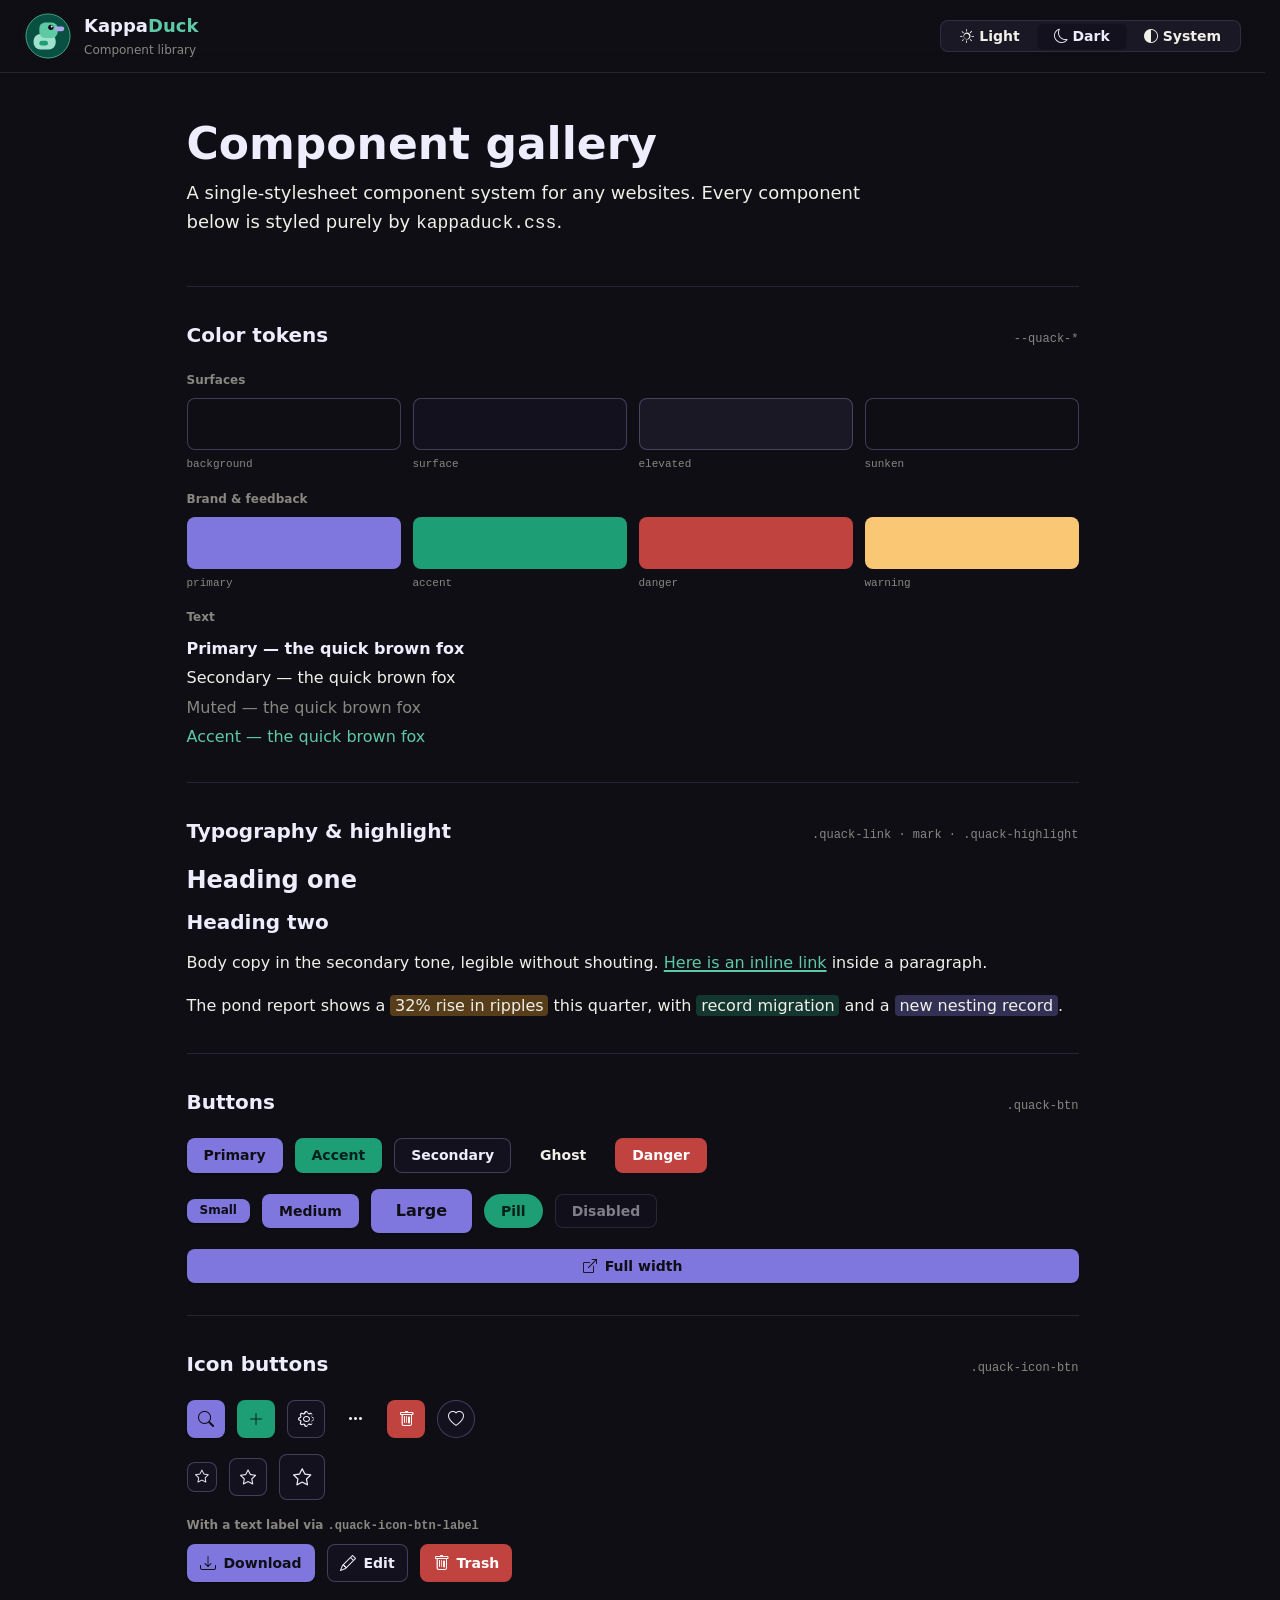
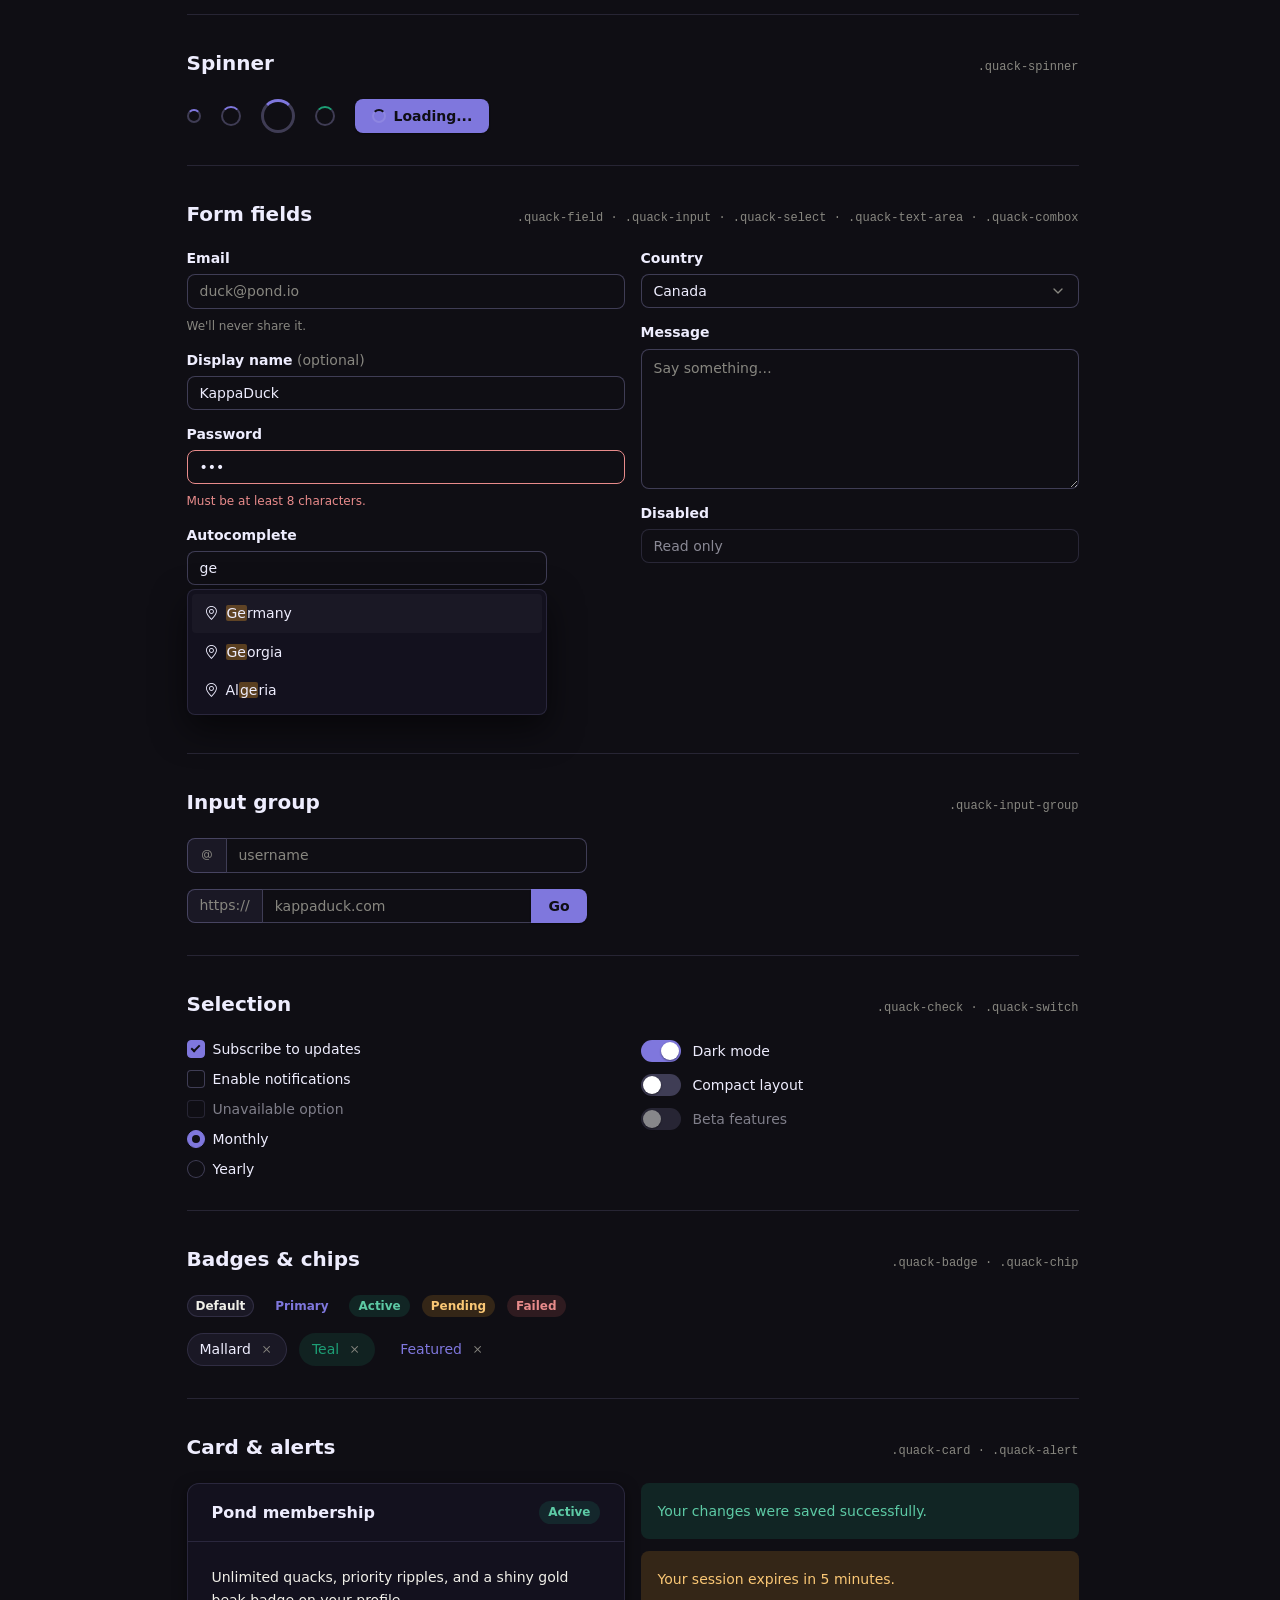
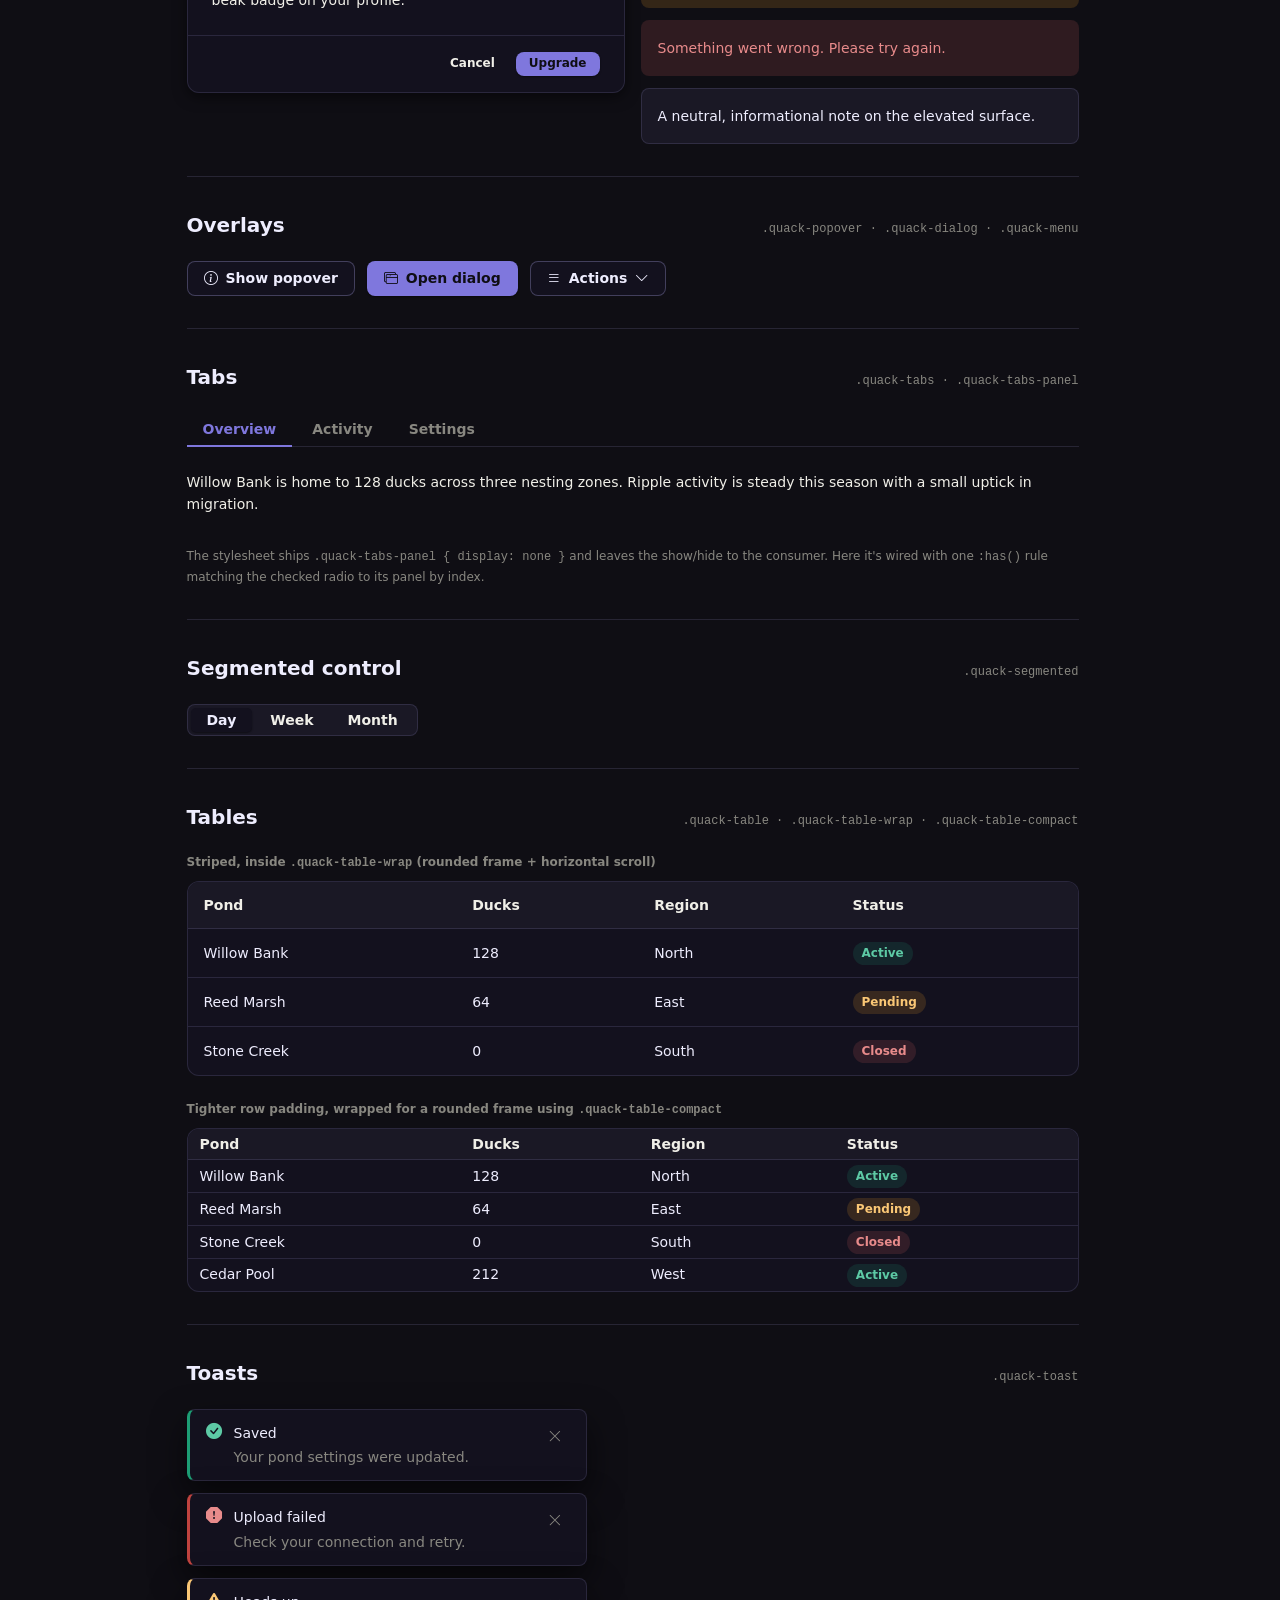
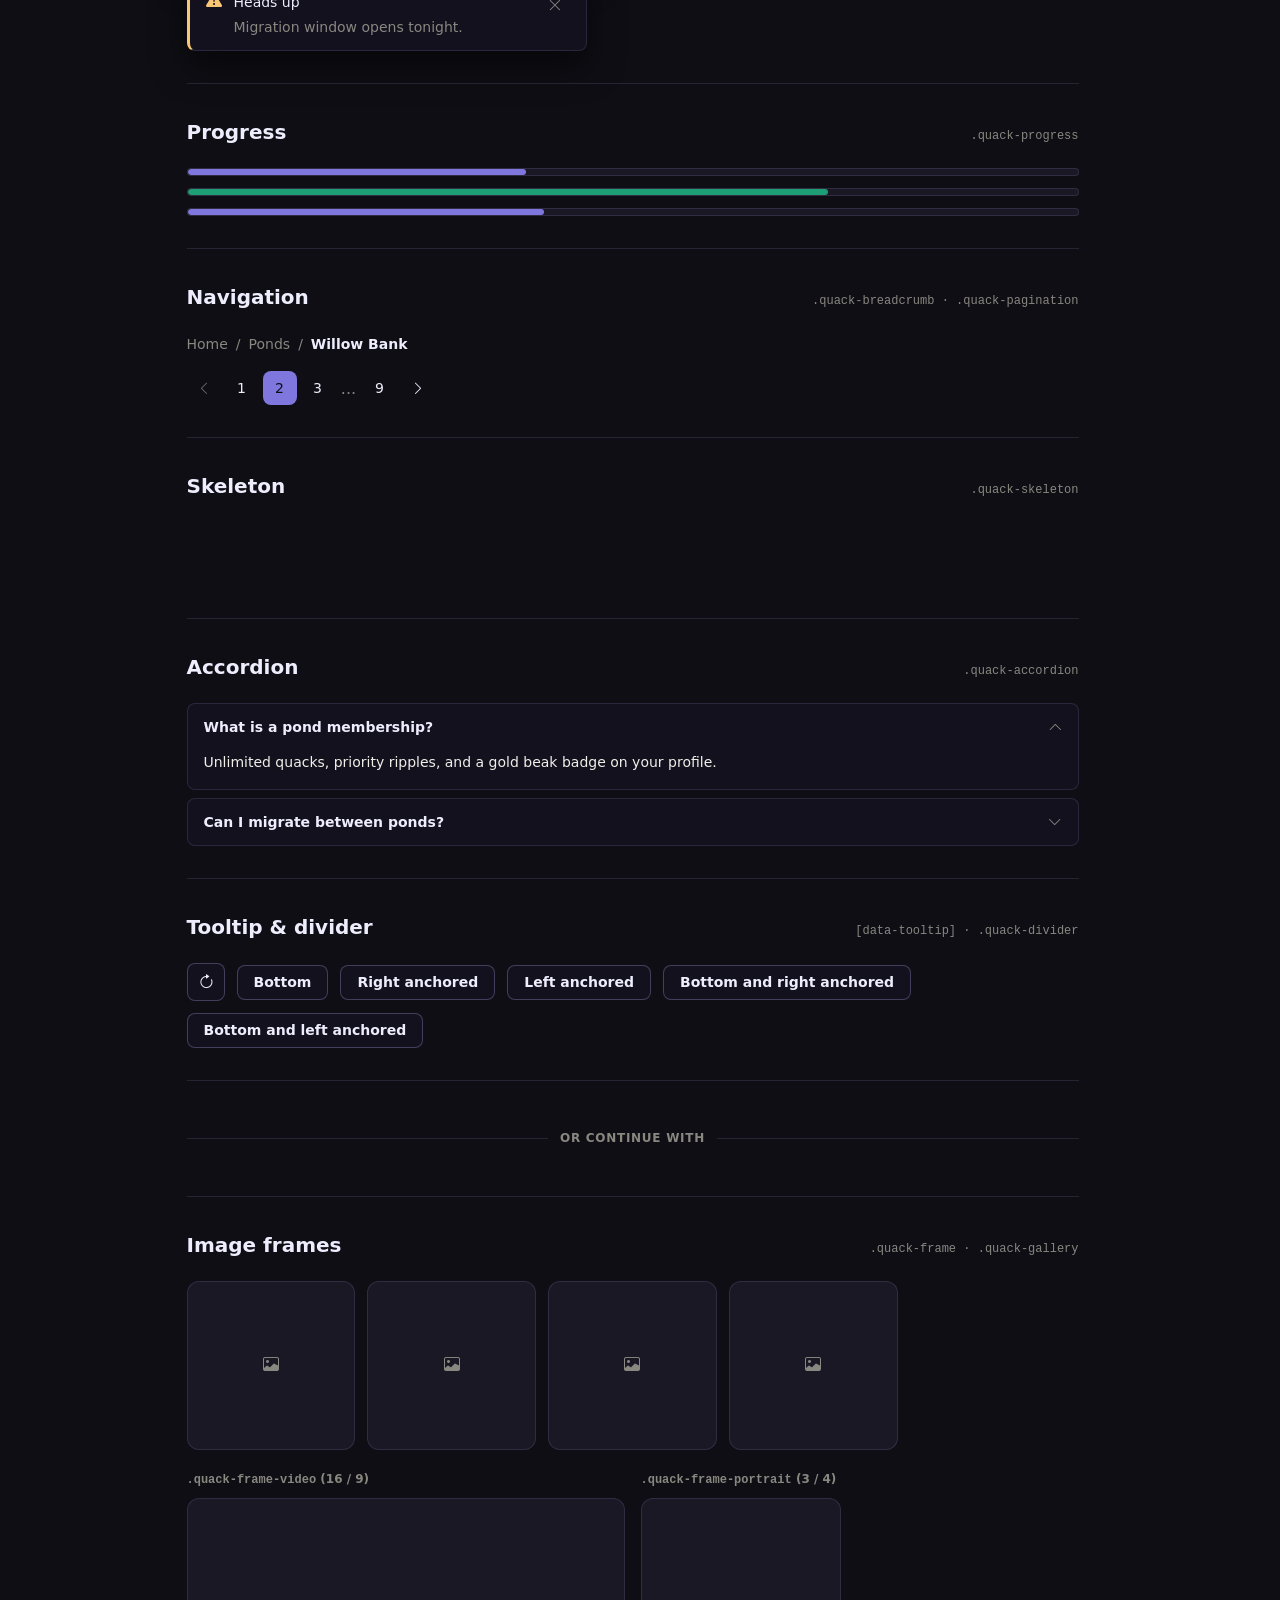
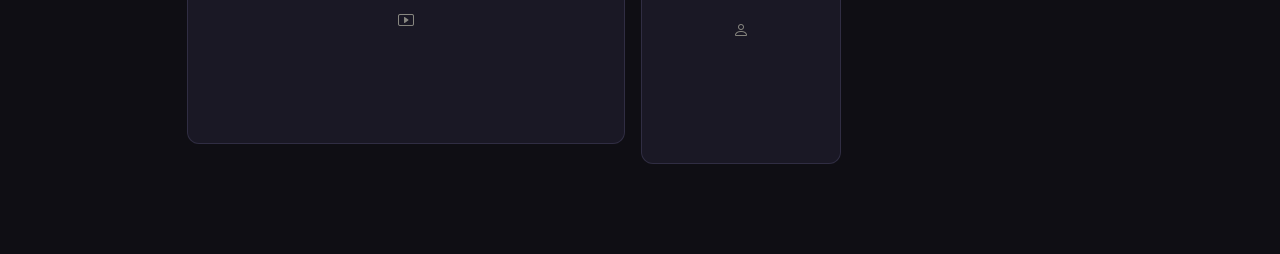
==== commit 4f46d315: "Added more position for tooltip" ====
--- a/src/index.html
+++ b/src/index.html
@@ -675,7 +675,11 @@
           <button class="quack-icon-btn" data-tooltip="Refresh data" aria-label="Refresh">
             <i class="bi bi-arrow-clockwise"></i>
           </button>
-          <button class="quack-btn quack-btn-secondary" data-tooltip="Shown below" data-tooltip-pos="bottom">Hover me</button>
+          <button class="quack-btn quack-btn-secondary" data-tooltip="Shown below" data-tooltip-position="bottom">Bottom</button>
+          <button class="quack-btn quack-btn-secondary" data-tooltip="Shown right" data-tooltip-position="right-anchored">Right anchored</button>
+          <button class="quack-btn quack-btn-secondary" data-tooltip="Shown left" data-tooltip-position="left-anchored">Left anchored</button>
+          <button class="quack-btn quack-btn-secondary" data-tooltip="Shown below and right" data-tooltip-position="right-anchored-bottom">Bottom and right anchored</button>
+          <button class="quack-btn quack-btn-secondary" data-tooltip="Shown below and left" data-tooltip-position="left-anchored-bottom">Bottom and left anchored</button>
         </div>
         <hr class="quack-divider" />
         <div class="quack-divider-label">or continue with</div>
--- a/src/assets/kappaduck.min.css
+++ b/src/assets/kappaduck.min.css
@@ -1 +1 @@
-:root{--quack-base-700:#1a1825;--quack-base-800:#13111e;--quack-base-900:#0f0e14;--quack-blue-50:#E6F1FB;--quack-blue-200:#85B7EB;--quack-blue-600:#185FA5;--quack-blue-800:#0C447C;--quack-blue-900:#042C53;--quack-gold-100:#faeeda;--quack-gold-200:#fac775;--quack-gold-400:#ef9f27;--quack-gold-600:#854f0b;--quack-gold-800:#633806;--quack-gold-900:#1e1510;--quack-gray-100:#f0efe8;--quack-gray-400:#888780;--quack-gray-600:#444441;--quack-gray-700:#2c2c2a;--quack-gray-900:#1a1a1a;--quack-purple-50:#f7f6ff;--quack-purple-100:#eeedfe;--quack-purple-200:#afa9ec;--quack-purple-400:#7f77dd;--quack-purple-600:#534ab7;--quack-purple-800:#3c3489;--quack-teal-50:#e1f5ee;--quack-teal-100:#9fe1cb;--quack-teal-200:#5dcaa5;--quack-teal-400:#1d9e75;--quack-teal-600:#0f6e56;--quack-teal-800:#085041;--quack-teal-900:#04201a;--quack-background:light-dark(#f4f3fb, var(--quack-base-900));--quack-surface:light-dark(#ffffff, var(--quack-base-800));--quack-elevated:light-dark(#efeefb, var(--quack-base-700));--quack-sunken:light-dark(#e9e7f6, var(--quack-base-900));--quack-text-primary:light-dark(var(--quack-base-700), var(--quack-purple-100));--quack-text-secondary:light-dark(var(--quack-purple-600), var(--quack-gray-100));--quack-text-muted:light-dark(#6f6d80, var(--quack-gray-400));--quack-primary:light-dark(var(--quack-purple-600), var(--quack-purple-400));--quack-primary-hover:light-dark(var(--quack-purple-800), var(--quack-purple-200));--quack-on-primary:light-dark(#ffffff, var(--quack-base-900));--quack-accent:var(--quack-teal-400);--quack-accent-hover:light-dark(var(--quack-teal-600), var(--quack-teal-200));--quack-text-accent:light-dark(var(--quack-teal-600), var(--quack-teal-200));--quack-on-accent:light-dark(#ffffff, var(--quack-teal-900));--quack-danger:light-dark(#b8352f, #e88b8b);--quack-danger-solid:light-dark(#c33b3b, #c0433f);--quack-danger-solid-hover:light-dark(#a52d2d, #d1524e);--quack-danger-soft:light-dark(#fbeaea, hsl(0 55% 60% / 0.16));--quack-success:light-dark(var(--quack-teal-600), var(--quack-teal-200));--quack-success-soft:light-dark(var(--quack-teal-50), hsl(from var(--quack-teal-400) h s l / 0.16));--quack-warning:light-dark(var(--quack-gold-600), var(--quack-gold-200));--quack-warning-soft:light-dark(var(--quack-gold-100), hsl(from var(--quack-gold-400) h s l / 0.16));--quack-highlight:light-dark(hsl(from var(--quack-gold-400) h s l / 0.38), hsl(from var(--quack-gold-400) h s l / 0.32));--quack-highlight-accent:light-dark(hsl(from var(--quack-teal-400) h s l / 0.24), hsl(from var(--quack-teal-400) h s l / 0.28));--quack-highlight-primary:light-dark(hsl(from var(--quack-purple-400) h s l / 0.22), hsl(from var(--quack-purple-400) h s l / 0.32));--quack-focus-ring:light-dark(hsl(from var(--quack-purple-600) h s l / 0.28), hsl(from var(--quack-purple-200) h s l / 0.35));--quack-border-200:light-dark(hsl(from var(--quack-purple-600) h s l / 0.15), hsl(from var(--quack-purple-200) h s l / 0.15));--quack-border-400:light-dark(hsl(from var(--quack-purple-600) h s l / 0.3), hsl(from var(--quack-purple-200) h s l / 0.3));--quack-radius-sm:4px;--quack-radius-md:8px;--quack-radius-lg:12px;--quack-radius-xl:16px;--quack-radius-pill:99px;--quack-shadow-sm:0 1px 2px light-dark(hsl(258 40% 20% / 0.10), hsl(0 0% 0% / 0.45));--quack-shadow-md:0 4px 14px light-dark(hsl(258 40% 22% / 0.12), hsl(0 0% 0% / 0.50));--quack-shadow-lg:0 14px 34px light-dark(hsl(258 40% 24% / 0.16), hsl(0 0% 0% / 0.55));--quack-input-bg:light-dark(#ffffff, var(--quack-base-900));--quack-input-border:var(--quack-border-400);--quack-input-placeholder:var(--quack-text-muted);--quack-text-xs:0.75rem;--quack-text-sm:0.875rem;--quack-text-md:1rem;--quack-text-lg:1.125rem;--quack-text-xl:1.25rem;--quack-text-xxl:1.5rem;font-family:Inter, system-ui, sans-serif;font-feature-settings:'liga' 1, 'calt' 1;--quack-space-1:4px;--quack-space-2:8px;--quack-space-3:12px;--quack-space-4:16px;--quack-space-5:20px;--quack-space-6:24px;--quack-space-8:32px;--quack-space-12:48px;--quack-space-16:64px;interpolate-size:allow-keywords}@supports (font-variation-settings: normal){:root{font-family:InterVariable, system-ui, sans-serif}}*,*::after,*::before{box-sizing:border-box;margin:0;padding:0}html{-moz-text-size-adjust:none;-webkit-text-size-adjust:none;text-size-adjust:none;color-scheme:dark light;scrollbar-gutter:stable;&:focus-within{scroll-behavior:smooth}}blockquote,dd,dl,figure,h1,h2,h3,h4,p{margin:0}ul[role='list'],ol[role='list']{list-style:none;margin:0;padding:0}body{background:var(--quack-background);color:var(--quack-text-primary);font-size:var(--quack-text-md);line-height:1.6;min-height:100svh;transition:background 0.2s, color 0.2s}button,h1,h2,h3,h4,input,label{line-height:1.15}h1,h2,h3,h4{text-wrap:balance}a{text-decoration:none;text-decoration-skip-ink:auto;color:currentColor}img,picture{max-width:100%;display:block}button,input,select,textarea{font-family:inherit;font-size:inherit}textarea:not([rows]){min-height:10em}:target{scroll-margin-block:5ex}hr{color:currentColor}@media (prefers-reduced-motion: reduce){html:focus-within{scroll-behavior:auto}*,*::after,*::before{animation-duration:0.01ms !important;animation-iteration-count:1 !important;transition-duration:0.01ms !important;scroll-behavior:auto !important}}.quack-text-primary{color:var(--quack-text-primary)}.quack-text-secondary{color:var(--quack-text-secondary)}.quack-text-muted{color:var(--quack-text-muted)}.quack-text-accent{color:var(--quack-text-accent)}.quack-btn{--background:var(--quack-surface);--foreground:var(--quack-text-primary);--border:var(--quack-border-400);display:inline-flex;align-items:center;justify-content:center;gap:var(--quack-space-2);padding:var(--quack-space-2) var(--quack-space-4);font-size:var(--quack-text-sm);font-weight:600;line-height:1.15;border:1px solid var(--border);border-radius:var(--quack-radius-md);background:var(--background);color:var(--foreground);cursor:pointer;user-select:none;white-space:nowrap;transition:background 0.15s, border-color 0.15s, color 0.15s, box-shadow 0.15s, transform 0.05s, filter 0.15s;&:hover{filter: brightness(0.97)}&:active{transform:translateY(1px)}&:focus-visible{outline:none;box-shadow:0 0 0 2px var(--quack-focus-ring)}&:disabled,&[aria-disabled='true']{opacity:0.5;cursor:not-allowed;filter: none;transform:none}}.quack-btn-primary{--background:var(--quack-primary);--foreground:var(--quack-on-primary);--border:transparent;box-shadow:var(--quack-shadow-sm);&:hover{--background:var(--quack-primary-hover);filter: none}}.quack-btn-accent{--background:var(--quack-accent);--foreground:var(--quack-on-accent);--border:transparent;box-shadow:var(--quack-shadow-sm);&:hover{--background:var(--quack-accent-hover);filter: none}}.quack-btn-secondary{--background:var(--quack-surface);--foreground:var(--quack-text-primary);--border:var(--quack-border-400);&:hover{--background:var(--quack-elevated);filter: none}}.quack-btn-ghost{--background:transparent;--foreground:var(--quack-text-secondary);--border:transparent;&:hover{--background:var(--quack-elevated);filter: none}}.quack-btn-danger{--background:var(--quack-danger-solid);--foreground:#fff;--border:transparent;&:hover{--background:var(--quack-danger-solid-hover);filter: none}}.quack-btn-sm{padding:var(--quack-space-1) var(--quack-space-3);font-size:var(--quack-text-xs)}.quack-btn-lg{padding:var(--quack-space-3) var(--quack-space-6);font-size:var(--quack-text-md)}.quack-btn-pill{border-radius:var(--quack-radius-pill)}.quack-btn-block{display:flex;width:100%}.quack-link{color:var(--quack-text-accent);text-decoration:underline;text-decoration-color:hsl(from currentColor h s l / 0.35);text-underline-offset:2px;text-decoration-thickness:1.5px;transition:color 0.15s, text-decoration-color 0.15s;&:hover{color:var(--quack-primary);text-decoration-color:currentColor}&:focus-visible{outline:none;border-radius:3px;box-shadow:0 0 0 2px var(--quack-focus-ring)}}.quack-field{display:flex;flex-direction:column;gap:var(--quack-space-2)}.quack-label{font-size:var(--quack-text-sm);font-weight:600;color:var(--quack-text-primary)}.quack-label-optional::after{content:' (optional)';font-weight:400;color:var(--quack-text-muted)}.quack-input,.quack-select,.quack-textarea{width:100%;padding:var(--quack-space-2) var(--quack-space-3);font-size:var(--quack-text-sm);color:var(--quack-text-primary);background:var(--quack-input-bg);border:1px solid var(--quack-input-border);border-radius:var(--quack-radius-md);transition:border-color 0.15s, box-shadow 0.15s, background 0.15s;&::placeholder{color:var(--quack-input-placeholder)}&:hover{border-color:var(--quack-primary)}&:focus{outline:none;border-color:var(--quack-primary);box-shadow:0 0 0 2px var(--quack-focus-ring)}&:disabled{opacity:0.55;cursor:not-allowed;background:var(--quack-sunken)}&[aria-invalid='true']{border-color:var(--quack-danger)}&[aria-invalid='true']:focus{box-shadow:0 0 0 2px var(--quack-danger-soft)}}.quack-textarea{min-height:6em;resize:vertical;line-height:1.5}.quack-select{appearance:none;padding-right:var(--quack-space-8);background-image:url("data:image/svg+xml,%3Csvg xmlns='http://www.w3.org/2000/svg' width='16' height='16' viewBox='0 0 24 24' fill='none' stroke='%23888780' stroke-width='2' stroke-linecap='round' stroke-linejoin='round'%3E%3Cpolyline points='6 9 12 15 18 9'/%3E%3C/svg%3E");background-repeat:no-repeat;background-position:right var(--quack-space-3) center;background-size:16px}.quack-hint{font-size:var(--quack-text-xs);color:var(--quack-text-muted)}.quack-error{font-size:var(--quack-text-xs);color:var(--quack-danger);font-weight:500}.quack-check{display:inline-flex;align-items:center;gap:var(--quack-space-2);font-size:var(--quack-text-sm);color:var(--quack-text-primary);cursor:pointer;& input[type='checkbox'],& input[type='radio']{appearance:none;flex:none;width:18px;height:18px;margin:0;display:grid;place-content:center;border:1.5px solid var(--quack-border-400);background:var(--quack-input-bg);cursor:pointer;transition:background 0.15s, border-color 0.15s}& input[type='checkbox']{border-radius:var(--quack-radius-sm)}& input[type='radio']{border-radius:50%}& input:hover{border-color:var(--quack-primary)}& input:focus-visible{outline:none;box-shadow:0 0 0 2px var(--quack-focus-ring)}& input:checked{background:var(--quack-primary);border-color:var(--quack-primary)}& input[type='checkbox']:checked::after{content:'';width:5px;height:9px;margin-top:-2px;border:solid var(--quack-on-primary);border-width:0 2px 2px 0;transform:rotate(45deg)}& input[type='radio']:checked::after{content:'';width:8px;height:8px;border-radius:50%;background:var(--quack-on-primary)}&:has(input:disabled){opacity:0.5;cursor:not-allowed}}.quack-switch{display:inline-flex;align-items:center;gap:var(--quack-space-3);font-size:var(--quack-text-sm);color:var(--quack-text-primary);cursor:pointer;& input{appearance:none;position:relative;flex:none;width:40px;height:22px;margin:0;border-radius:var(--quack-radius-pill);background:var(--quack-border-400);cursor:pointer;transition:background 0.2s}& input::after{content:'';position:absolute;top:2px;left:2px;width:18px;height:18px;border-radius:50%;background:#fff;box-shadow:var(--quack-shadow-sm);transition:translate 0.2s}& input:checked{background:var(--quack-primary)}& input:checked::after{translate:18px 0}& input:focus-visible{outline:none;box-shadow:0 0 0 2px var(--quack-focus-ring)}&:has(input:disabled){opacity:0.5;cursor:not-allowed}}.quack-badge{display:inline-flex;align-items:center;gap:var(--quack-space-1);padding:2px var(--quack-space-2);font-size:var(--quack-text-xs);font-weight:600;line-height:1.4;border-radius:var(--quack-radius-pill);background:var(--quack-elevated);color:var(--quack-text-secondary);border:1px solid var(--quack-border-200)}.quack-badge-primary{background:hsl(from var(--quack-primary) h s l / 0.14);color:var(--quack-primary);border-color:transparent}.quack-badge-accent{background:var(--quack-success-soft);color:var(--quack-success);border-color:transparent}.quack-badge-danger{background:var(--quack-danger-soft);color:var(--quack-danger);border-color:transparent}.quack-badge-warning{background:var(--quack-warning-soft);color:var(--quack-warning);border-color:transparent}.quack-card{background:var(--quack-surface);border:1px solid var(--quack-border-200);border-radius:var(--quack-radius-lg);box-shadow:var(--quack-shadow-md);overflow:hidden;& > .quack-card-header{padding:var(--quack-space-4) var(--quack-space-6);border-bottom:1px solid var(--quack-border-200);font-weight:600}& > .quack-card-body{padding:var(--quack-space-6);display:flex;flex-direction:column;gap:var(--quack-space-3)}& > .quack-card-footer{padding:var(--quack-space-4) var(--quack-space-6);border-top:1px solid var(--quack-border-200);display:flex;gap:var(--quack-space-2);justify-content:flex-end}}.quack-alert{display:flex;gap:var(--quack-space-3);padding:var(--quack-space-4);font-size:var(--quack-text-sm);border:1px solid var(--quack-border-200);border-radius:var(--quack-radius-md);background:var(--quack-elevated);color:var(--quack-text-primary)}.quack-alert-accent{background:var(--quack-success-soft);border-color:transparent;color:var(--quack-success)}.quack-alert-danger{background:var(--quack-danger-soft);border-color:transparent;color:var(--quack-danger)}.quack-alert-warning{background:var(--quack-warning-soft);border-color:transparent;color:var(--quack-warning)}:where(.quack-icon-btn){--background:var(--quack-surface);--foreground:var(--quack-text-primary);--border:var(--quack-border-400)}.quack-icon-btn{display:inline-flex;align-items:center;justify-content:center;gap:var(--quack-space-2);height:38px;min-width:38px;padding:0 var(--quack-space-3);font-size:var(--quack-text-sm);font-weight:600;line-height:1;border:1px solid var(--border);border-radius:var(--quack-radius-md);background:var(--background);color:var(--foreground);cursor:pointer;user-select:none;white-space:nowrap;transition:background 0.15s, border-color 0.15s, color 0.15s, box-shadow 0.15s, transform 0.05s, filter 0.15s;& .bi,& i,& svg{font-size:1.15em;line-height:0;flex:none}&:hover{filter: brightness(0.97)}&:active{transform:translateY(1px)}&:focus-visible{outline:none;box-shadow:0 0 0 2px var(--quack-focus-ring)}&:disabled,&[aria-disabled='true']{opacity:0.5;cursor:not-allowed;filter: none;transform:none}}.quack-icon-btn:not(:has(span)):not(:has(.quack-icon-btn-label)){padding:0}.quack-icon-btn-sm{height:30px;min-width:30px;font-size:var(--quack-text-xs)}.quack-icon-btn-lg{height:46px;min-width:46px;font-size:var(--quack-text-md)}.quack-icon-btn-pill{border-radius:var(--quack-radius-pill)}.quack-highlight,mark{background:var(--quack-highlight);color:inherit;padding:0.06em 0.3em;border-radius:var(--quack-radius-sm);box-decoration-break:clone;-webkit-box-decoration-break:clone}.quack-highlight-accent{background:var(--quack-highlight-accent)}.quack-highlight-primary{background:var(--quack-highlight-primary)}@keyframes quack-spin{from{transform:rotate(0)}to{transform:rotate(360deg)}}.quack-spinner{display:inline-block;width:20px;height:20px;border-radius:50%;border:2px solid var(--quack-border-400);border-top-color:var(--quack-primary);animation:quack-spin 0.6s linear infinite;vertical-align:-0.2em;transform-origin:50% 50%;backface-visibility:hidden}.quack-spinner-sm{width:14px;height:14px;border-width:2px}.quack-spinner-lg{width:34px;height:34px;border-width:3px}.quack-spinner-accent{border-top-color:var(--quack-accent)}.quack-btn .quack-spinner,.quack-icon-btn .quack-spinner{border-color:hsl(from currentColor h s l / 0.35);border-top-color:currentColor}.quack-popover{margin:0;margin-block:var(--quack-space-2);inset:auto;position-area:bottom span-right;position-try-fallbacks:flip-block, flip-inline;padding:var(--quack-space-4);max-width:320px;color:var(--quack-text-primary);background:var(--quack-surface);border:1px solid var(--quack-border-200);border-radius:var(--quack-radius-lg);box-shadow:var(--quack-shadow-lg);font-size:var(--quack-text-sm);line-height:1.5;&:popover-open{animation:quack-pop-in 0.14s ease-out}}@keyframes quack-pop-in{from{opacity:0;transform:translateY(4px)}to{opacity:1;transform:translateY(0)}}.quack-dialog{margin:auto;padding:0;width:min(440px, calc(100vw - 2 * var(--quack-space-6)));color:var(--quack-text-primary);background:var(--quack-surface);border:1px solid var(--quack-border-200);border-radius:var(--quack-radius-lg);box-shadow:var(--quack-shadow-lg);&::backdrop{background:hsl(258 30% 8% / 0.55);backdrop-filter: blur(2px)}&:modal{animation:quack-pop-in 0.16s ease-out}.quack-dialog-header{display:flex;align-items:center;justify-content:space-between;gap:var(--quack-space-3);padding:var(--quack-space-4) var(--quack-space-6);border-bottom:1px solid var(--quack-border-200);font-size:var(--quack-text-lg);font-weight:600}.quack-dialog-body{padding:var(--quack-space-6);color:var(--quack-text-secondary);font-size:var(--quack-text-sm);line-height:1.6}.quack-dialog-footer{display:flex;gap:var(--quack-space-2);justify-content:flex-end;padding:var(--quack-space-4) var(--quack-space-6);border-top:1px solid var(--quack-border-200)}}.quack-table{width:100%;border-collapse:collapse;font-size:var(--quack-text-sm);color:var(--quack-text-primary);& td,& th{padding:var(--quack-space-3) var(--quack-space-4);text-align:left;border-bottom:1px solid var(--quack-border-200)}& thead th{font-weight:600;color:var(--quack-text-secondary);background:var(--quack-elevated);white-space:nowrap}& tbody tr{transition:background 0.12s;&:last-child td{border-bottom:none}&:hover{background:var(--quack-elevated)}}}.quack-table-striped tbody tr:nth-child(even){background:hsl(from var(--quack-elevated) h s l / 0.5)}.quack-table-compact td,.quack-table-compact th{padding:var(--quack-space-1) var(--quack-space-3)}.quack-table-wrap{overflow-x:auto;border:1px solid var(--quack-border-200);border-radius:var(--quack-radius-lg);background:var(--quack-surface);& .quack-table thead th{background:var(--quack-elevated)}}.quack-tabs{display:flex;flex-direction:column;gap:var(--quack-space-4);& > .quack-tabs-list{display:flex;gap:var(--quack-space-1);border-bottom:1px solid var(--quack-border-200)}& .quack-tabs-tab{padding:var(--quack-space-2) var(--quack-space-4);margin-bottom:-1px;font-size:var(--quack-text-sm);font-weight:600;color:var(--quack-text-muted);border-bottom:2px solid transparent;cursor:pointer;transition:color 0.15s, border-color 0.15s;&:hover{color:var(--quack-text-primary)}}& .quack-tabs-panel{display:none;color:var(--quack-text-secondary);font-size:var(--quack-text-sm);line-height:1.6}& input[type='radio']{position:absolute;opacity:0;pointer-events:none}& input:focus-visible + .quack-tabs-tab{outline:none;border-radius:var(--quack-radius-sm) var(--quack-radius-sm) 0 0;box-shadow:0 0 0 2px var(--quack-focus-ring)}& input:checked + .quack-tabs-tab{color:var(--quack-primary);border-bottom-color:var(--quack-primary)}}[data-tooltip]{position:relative;&::after{content:attr(data-tooltip);position:absolute;bottom:calc(100% + 8px);left:50%;translate:-50% 4px;z-index:50;padding:var(--quack-space-1) var(--quack-space-2);font-size:var(--quack-text-xs);font-weight:500;white-space:nowrap;color:light-dark(#fff, var(--quack-base-900));background:light-dark(var(--quack-base-700), var(--quack-purple-100));border-radius:var(--quack-radius-sm);box-shadow:var(--quack-shadow-md);opacity:0;pointer-events:none;transition:opacity 0.14s, translate 0.14s}&:focus-visible::after,&:hover::after{opacity:1;translate:-50% 0}&[data-tooltip-pos='bottom']::after{bottom:auto;top:calc(100% + 8px)}}.quack-toast-region{position:fixed;bottom:var(--quack-space-6);right:var(--quack-space-6);z-index:100;display:flex;flex-direction:column;gap:var(--quack-space-3);max-width:min(360px, calc(100vw - 2 * var(--quack-space-6)))}.quack-toast-region-top-right{top:var(--quack-space-6);bottom:auto}.quack-toast-region-top-left{top:var(--quack-space-6);bottom:auto;left:var(--quack-space-6);right:auto}.quack-toast-region-bottom-left{left:var(--quack-space-6);right:auto}.quack-toast{display:flex;align-items:flex-start;gap:var(--quack-space-3);padding:var(--quack-space-3) var(--quack-space-4);font-size:var(--quack-text-sm);color:var(--quack-text-primary);background:var(--quack-surface);border:1px solid var(--quack-border-200);border-left:3px solid var(--quack-border-400);border-radius:var(--quack-radius-md);box-shadow:var(--quack-shadow-lg);animation:quack-toast-in 0.2s ease-out;& > .quack-toast-icon{line-height:1.2;font-size:1.15em;flex:none}& > .quack-toast-body{flex:1;display:flex;flex-direction:column;gap:2px}& > .quack-toast-title{font-weight:600}& > .quack-toast-close{flex:none;color:var(--quack-text-muted)}}.quack-toast-accent{border-left-color:var(--quack-accent);& > .quack-toast-icon{color:var(--quack-success)}}.quack-toast-danger{border-left-color:var(--quack-danger-solid);& > .quack-toast-icon{color:var(--quack-danger)}}.quack-toast-warning{border-left-color:var(--quack-warning);& > .quack-toast-icon{color:var(--quack-warning)}}@keyframes quack-toast-in{from{opacity:0;transform:translateX(12px)}to{opacity:1;transform:translateX(0)}}.quack-progress{width:100%;height:8px;border-radius:var(--quack-radius-pill);background:var(--quack-elevated);border:1px solid var(--quack-border-200);overflow:hidden;& > .quack-progress-bar{height:100%;border-radius:inherit;background:var(--quack-primary);transition:width 0.3s ease}}.quack-progress-accent .quack-progress-bar{background:var(--quack-accent)}.quack-progress-indeterminate .quack-progress-bar{width:40% !important;animation:quack-progress-slide 1.1s ease-in-out infinite}@keyframes quack-progress-slide{0%{margin-left:-40%}100%{margin-left:100%}}.quack-menu{margin:0;margin-block:var(--quack-space-1);inset:auto;position-area:bottom span-right;position-try-fallbacks:flip-block, flip-inline;padding:var(--quack-space-1);min-width:180px;background:var(--quack-surface);border:1px solid var(--quack-border-200);border-radius:var(--quack-radius-md);box-shadow:var(--quack-shadow-lg);.quack-menu-separator{height:1px;margin:var(--quack-space-1) 0;background:var(--quack-border-200);border:none}.quack-menu-label{padding:var(--quack-space-1) var(--quack-space-3);font-size:var(--quack-text-xs);font-weight:700;letter-spacing:0.06em;text-transform:uppercase;color:var(--quack-text-muted)}&:popover-open{animation:quack-pop-in 0.14s ease-out}& > .quack-menu-item{display:flex;align-items:center;gap:var(--quack-space-2);width:100%;padding:var(--quack-space-2) var(--quack-space-3);font-size:var(--quack-text-sm);color:var(--quack-text-primary);background:none;border:none;border-radius:var(--quack-radius-sm);text-align:left;cursor:pointer;&.quack-menu-item-danger{color:var(--quack-danger)}&:focus-visible,&:hover{outline:none;background:var(--quack-elevated)}}}.quack-breadcrumb{display:flex;flex-wrap:wrap;align-items:center;gap:var(--quack-space-2);font-size:var(--quack-text-sm);list-style:none;margin:0;padding:0;& li{display:inline-flex;align-items:center;gap:var(--quack-space-2)}& li:not(:last-child)::after{content:'/';color:var(--quack-text-muted)}& a{color:var(--quack-text-muted);text-decoration:none}& a:hover{color:var(--quack-primary)}& [aria-current='page']{color:var(--quack-text-primary);font-weight:600}}.quack-pagination{display:inline-flex;gap:var(--quack-space-1);align-items:center;.quack-pagination-item{display:inline-flex;align-items:center;justify-content:center;min-width:34px;height:34px;padding:0 var(--quack-space-2);font-size:var(--quack-text-sm);font-weight:500;color:var(--quack-text-primary);background:none;border:1px solid transparent;border-radius:var(--quack-radius-md);cursor:pointer;text-decoration:none;transition:background 0.12s, border-color 0.12s, color 0.12s;&:hover{background:var(--quack-elevated)}&[aria-current='page']{background:var(--quack-primary);color:var(--quack-on-primary)}&:disabled,&[aria-disabled='true']{opacity:0.4;cursor:not-allowed;background:none}}.quack-pagination-ellipsis{min-width:20px;text-align:center;color:var(--quack-text-muted)}}.quack-skeleton{--base:var(--quack-elevated);display:block;height:1em;border-radius:var(--quack-radius-sm);background:linear-gradient(90deg, var(--base) 25%, hsl(from var(--base) h s calc(l * 1.4) / 0.7) 50%, var(--base) 75%);background-size:200% 100%;animation:quack-skeleton-shimmer 1.3s ease-in-out infinite}.quack-skeleton-text{width:100%}.quack-skeleton-title{height:1.4em;width:55%}.quack-skeleton-circle{border-radius:50%;width:40px;height:40px}.quack-skeleton-block{height:100%}@keyframes quack-skeleton-shimmer{from{background-position:200% 0}to{background-position:-200% 0}}.quack-accordion{border:1px solid var(--quack-border-200);border-radius:var(--quack-radius-md);background:var(--quack-surface);overflow:hidden;& + .quack-accordion{margin-top:var(--quack-space-2)}& > summary{display:flex;align-items:center;justify-content:space-between;gap:var(--quack-space-3);padding:var(--quack-space-3) var(--quack-space-4);font-size:var(--quack-text-sm);font-weight:600;color:var(--quack-text-primary);cursor:pointer;list-style:none;user-select:none;&::-webkit-details-marker{display:none}&::after{content:'\F282';font-family:'bootstrap-icons';font-weight:400;color:var(--quack-text-muted);transition:transform 0.2s}&:focus-visible{outline:none;box-shadow:inset 0 0 0 2px var(--quack-primary)}}&[open] > summary::after{transform:rotate(180deg)}.quack-accordion-body{padding:0 var(--quack-space-4) var(--quack-space-4);font-size:var(--quack-text-sm);line-height:1.6;color:var(--quack-text-secondary)}}.quack-input-group{display:flex;align-items:stretch;& > *{border-radius:0}& > :first-child{border-top-left-radius:var(--quack-radius-md);border-bottom-left-radius:var(--quack-radius-md)}& > :last-child{border-top-right-radius:var(--quack-radius-md);border-bottom-right-radius:var(--quack-radius-md)}& > :not(:first-child){margin-left:-1px}& .quack-input:focus,& .quack-select:focus{position:relative;z-index:2}.quack-input-group-addon{display:inline-flex;align-items:center;gap:var(--quack-space-2);padding:0 var(--quack-space-3);font-size:var(--quack-text-sm);color:var(--quack-text-muted);background:var(--quack-elevated);border:1px solid var(--quack-input-border);white-space:nowrap}}.quack-chip{display:inline-flex;align-items:center;gap:var(--quack-space-2);padding:var(--quack-space-1) var(--quack-space-3);font-size:var(--quack-text-sm);color:var(--quack-text-primary);background:var(--quack-elevated);border:1px solid var(--quack-border-200);border-radius:var(--quack-radius-pill);& .quack-chip-remove{display:inline-flex;padding:0;border:none;background:none;color:var(--quack-text-muted);cursor:pointer;line-height:0;font-size:1.1em;&:hover{color:var(--quack-danger)}}}.quack-chip-primary{background:hsl(from var(--quack-primary) h s l / 0.14);color:var(--quack-primary);border-color:transparent}.quack-chip-accent{background:hsl(from var(--quack-accent) h s l / 0.14);color:var(--quack-accent);border-color:transparent}.quack-segmented{display:inline-flex;padding:3px;gap:2px;background:var(--quack-elevated);border:1px solid var(--quack-border-200);border-radius:var(--quack-radius-md);.quack-segmented-seg{padding:var(--quack-space-1) var(--quack-space-4);font-size:var(--quack-text-sm);font-weight:600;color:var(--quack-text-secondary);border-radius:calc(var(--quack-radius-md) - 3px);cursor:pointer;transition:background 0.15s, color 0.15s, box-shadow 0.15s;&:hover{color:var(--quack-text-primary)}}& input[type='radio']{position:absolute;opacity:0;pointer-events:none}& input:checked + .quack-segmented-seg{color:var(--quack-text-primary);background:var(--quack-surface);box-shadow:var(--quack-shadow-sm)}& input:focus-visible + .quack-segmented-seg{outline:none;box-shadow:0 0 0 2px var(--quack-focus-ring)}}.quack-divider{border:none;border-top:1px solid var(--quack-border-200);margin:var(--quack-space-4) 0}.quack-divider-label{display:flex;align-items:center;gap:var(--quack-space-3);border:none;margin:var(--quack-space-4) 0;font-size:var(--quack-text-xs);font-weight:600;letter-spacing:0.06em;text-transform:uppercase;color:var(--quack-text-muted);&::after,&::before{content:'';flex:1;border-top:1px solid var(--quack-border-200)}}.quack-combobox{position:relative;.quack-combobox-empty{padding:var(--quack-space-3);font-size:var(--quack-text-sm);color:var(--quack-text-muted);text-align:center}.quack-combobox-list{position:absolute;top:calc(100% + 4px);left:0;right:0;z-index:40;margin:0;padding:var(--quack-space-1);list-style:none;max-height:260px;overflow-y:auto;background:var(--quack-surface);border:1px solid var(--quack-border-200);border-radius:var(--quack-radius-md);box-shadow:var(--quack-shadow-lg)}.quack-combobox-option{display:flex;align-items:center;gap:var(--quack-space-2);padding:var(--quack-space-2) var(--quack-space-3);font-size:var(--quack-text-sm);color:var(--quack-text-primary);border-radius:var(--quack-radius-sm);cursor:pointer;&:hover,&[aria-selected='true']{background:var(--quack-elevated)}& mark{background:var(--quack-highlight);padding:0 1px;border-radius:2px}}}.quack-frame{display:block;overflow:hidden;background:var(--quack-elevated);border:1px solid var(--quack-border-200);border-radius:var(--quack-radius-lg);& img{width:100%;height:100%;object-fit:cover;display:block}}.quack-frame-square{aspect-ratio:1}.quack-frame-video{aspect-ratio:16 / 9}.quack-frame-portrait{aspect-ratio:3 / 4}.quack-gallery{display:grid;grid-template-columns:repeat(auto-fill, minmax(140px, 1fr));gap:var(--quack-space-3)}.quack-safe{padding:env(safe-area-inset-top) env(safe-area-inset-right) env(safe-area-inset-bottom) env(safe-area-inset-left)}.quack-safe-top{padding-top:env(safe-area-inset-top)}.quack-safe-bottom{padding-bottom:env(safe-area-inset-bottom)}.quack-btn.quack-touch,.quack-icon-btn.quack-touch,.quack-touch{min-height:44px}.quack-icon-btn.quack-touch{min-width:44px}@media (pointer: coarse){.quack-btn,.quack-icon-btn{min-height:44px}.quack-icon-btn{min-width:44px}.quack-combobox-option,.quack-menu-item{min-height:44px}}#quack-app{overscroll-behavior:none;-webkit-tap-highlight-color:transparent;-webkit-touch-callout:none;text-size-adjust:100%;-webkit-text-size-adjust:100%}#quack-app [contenteditable],#quack-app input,#quack-app textarea{-webkit-user-select:text;user-select:text}.quack-no-select{-webkit-user-select:none;user-select:none}
+:root{--quack-base-700:#1a1825;--quack-base-800:#13111e;--quack-base-900:#0f0e14;--quack-blue-50:#E6F1FB;--quack-blue-200:#85B7EB;--quack-blue-600:#185FA5;--quack-blue-800:#0C447C;--quack-blue-900:#042C53;--quack-gold-100:#faeeda;--quack-gold-200:#fac775;--quack-gold-400:#ef9f27;--quack-gold-600:#854f0b;--quack-gold-800:#633806;--quack-gold-900:#1e1510;--quack-gray-100:#f0efe8;--quack-gray-400:#888780;--quack-gray-600:#444441;--quack-gray-700:#2c2c2a;--quack-gray-900:#1a1a1a;--quack-purple-50:#f7f6ff;--quack-purple-100:#eeedfe;--quack-purple-200:#afa9ec;--quack-purple-400:#7f77dd;--quack-purple-600:#534ab7;--quack-purple-800:#3c3489;--quack-teal-50:#e1f5ee;--quack-teal-100:#9fe1cb;--quack-teal-200:#5dcaa5;--quack-teal-400:#1d9e75;--quack-teal-600:#0f6e56;--quack-teal-800:#085041;--quack-teal-900:#04201a;--quack-background:light-dark(#f4f3fb, var(--quack-base-900));--quack-surface:light-dark(#ffffff, var(--quack-base-800));--quack-elevated:light-dark(#efeefb, var(--quack-base-700));--quack-sunken:light-dark(#e9e7f6, var(--quack-base-900));--quack-text-primary:light-dark(var(--quack-base-700), var(--quack-purple-100));--quack-text-secondary:light-dark(var(--quack-purple-600), var(--quack-gray-100));--quack-text-muted:light-dark(#6f6d80, var(--quack-gray-400));--quack-primary:light-dark(var(--quack-purple-600), var(--quack-purple-400));--quack-primary-hover:light-dark(var(--quack-purple-800), var(--quack-purple-200));--quack-on-primary:light-dark(#ffffff, var(--quack-base-900));--quack-accent:var(--quack-teal-400);--quack-accent-hover:light-dark(var(--quack-teal-600), var(--quack-teal-200));--quack-text-accent:light-dark(var(--quack-teal-600), var(--quack-teal-200));--quack-on-accent:light-dark(#ffffff, var(--quack-teal-900));--quack-danger:light-dark(#b8352f, #e88b8b);--quack-danger-solid:light-dark(#c33b3b, #c0433f);--quack-danger-solid-hover:light-dark(#a52d2d, #d1524e);--quack-danger-soft:light-dark(#fbeaea, hsl(0 55% 60% / 0.16));--quack-success:light-dark(var(--quack-teal-600), var(--quack-teal-200));--quack-success-soft:light-dark(var(--quack-teal-50), hsl(from var(--quack-teal-400) h s l / 0.16));--quack-warning:light-dark(var(--quack-gold-600), var(--quack-gold-200));--quack-warning-soft:light-dark(var(--quack-gold-100), hsl(from var(--quack-gold-400) h s l / 0.16));--quack-highlight:light-dark(hsl(from var(--quack-gold-400) h s l / 0.38), hsl(from var(--quack-gold-400) h s l / 0.32));--quack-highlight-accent:light-dark(hsl(from var(--quack-teal-400) h s l / 0.24), hsl(from var(--quack-teal-400) h s l / 0.28));--quack-highlight-primary:light-dark(hsl(from var(--quack-purple-400) h s l / 0.22), hsl(from var(--quack-purple-400) h s l / 0.32));--quack-focus-ring:light-dark(hsl(from var(--quack-purple-600) h s l / 0.28), hsl(from var(--quack-purple-200) h s l / 0.35));--quack-border-200:light-dark(hsl(from var(--quack-purple-600) h s l / 0.15), hsl(from var(--quack-purple-200) h s l / 0.15));--quack-border-400:light-dark(hsl(from var(--quack-purple-600) h s l / 0.3), hsl(from var(--quack-purple-200) h s l / 0.3));--quack-radius-sm:4px;--quack-radius-md:8px;--quack-radius-lg:12px;--quack-radius-xl:16px;--quack-radius-pill:99px;--quack-shadow-sm:0 1px 2px light-dark(hsl(258 40% 20% / 0.10), hsl(0 0% 0% / 0.45));--quack-shadow-md:0 4px 14px light-dark(hsl(258 40% 22% / 0.12), hsl(0 0% 0% / 0.50));--quack-shadow-lg:0 14px 34px light-dark(hsl(258 40% 24% / 0.16), hsl(0 0% 0% / 0.55));--quack-input-bg:light-dark(#ffffff, var(--quack-base-900));--quack-input-border:var(--quack-border-400);--quack-input-placeholder:var(--quack-text-muted);--quack-text-xs:0.75rem;--quack-text-sm:0.875rem;--quack-text-md:1rem;--quack-text-lg:1.125rem;--quack-text-xl:1.25rem;--quack-text-xxl:1.5rem;font-family:Inter, system-ui, sans-serif;font-feature-settings:'liga' 1, 'calt' 1;--quack-space-1:4px;--quack-space-2:8px;--quack-space-3:12px;--quack-space-4:16px;--quack-space-5:20px;--quack-space-6:24px;--quack-space-8:32px;--quack-space-12:48px;--quack-space-16:64px;interpolate-size:allow-keywords}@supports (font-variation-settings: normal){:root{font-family:InterVariable, system-ui, sans-serif}}*,*::after,*::before{box-sizing:border-box;margin:0;padding:0}html{-moz-text-size-adjust:none;-webkit-text-size-adjust:none;text-size-adjust:none;color-scheme:dark light;scrollbar-gutter:stable;&:focus-within{scroll-behavior:smooth}}blockquote,dd,dl,figure,h1,h2,h3,h4,p{margin:0}ul[role='list'],ol[role='list']{list-style:none;margin:0;padding:0}body{background:var(--quack-background);color:var(--quack-text-primary);font-size:var(--quack-text-md);line-height:1.6;min-height:100svh;transition:background 0.2s, color 0.2s}button,h1,h2,h3,h4,input,label{line-height:1.15}h1,h2,h3,h4{text-wrap:balance}a{text-decoration:none;text-decoration-skip-ink:auto;color:currentColor}img,picture{max-width:100%;display:block}button,input,select,textarea{font-family:inherit;font-size:inherit}textarea:not([rows]){min-height:10em}:target{scroll-margin-block:5ex}hr{color:currentColor}@media (prefers-reduced-motion: reduce){html:focus-within{scroll-behavior:auto}*,*::after,*::before{animation-duration:0.01ms !important;animation-iteration-count:1 !important;transition-duration:0.01ms !important;scroll-behavior:auto !important}}.quack-text-primary{color:var(--quack-text-primary)}.quack-text-secondary{color:var(--quack-text-secondary)}.quack-text-muted{color:var(--quack-text-muted)}.quack-text-accent{color:var(--quack-text-accent)}.quack-btn{--background:var(--quack-surface);--foreground:var(--quack-text-primary);--border:var(--quack-border-400);display:inline-flex;align-items:center;justify-content:center;gap:var(--quack-space-2);padding:var(--quack-space-2) var(--quack-space-4);font-size:var(--quack-text-sm);font-weight:600;line-height:1.15;border:1px solid var(--border);border-radius:var(--quack-radius-md);background:var(--background);color:var(--foreground);cursor:pointer;user-select:none;white-space:nowrap;transition:background 0.15s, border-color 0.15s, color 0.15s, box-shadow 0.15s, transform 0.05s, filter 0.15s;&:hover{filter: brightness(0.97)}&:active{transform:translateY(1px)}&:focus-visible{outline:none;box-shadow:0 0 0 2px var(--quack-focus-ring)}&:disabled,&[aria-disabled='true']{opacity:0.5;cursor:not-allowed;filter: none;transform:none}}.quack-btn-primary{--background:var(--quack-primary);--foreground:var(--quack-on-primary);--border:transparent;box-shadow:var(--quack-shadow-sm);&:hover{--background:var(--quack-primary-hover);filter: none}}.quack-btn-accent{--background:var(--quack-accent);--foreground:var(--quack-on-accent);--border:transparent;box-shadow:var(--quack-shadow-sm);&:hover{--background:var(--quack-accent-hover);filter: none}}.quack-btn-secondary{--background:var(--quack-surface);--foreground:var(--quack-text-primary);--border:var(--quack-border-400);&:hover{--background:var(--quack-elevated);filter: none}}.quack-btn-ghost{--background:transparent;--foreground:var(--quack-text-secondary);--border:transparent;&:hover{--background:var(--quack-elevated);filter: none}}.quack-btn-danger{--background:var(--quack-danger-solid);--foreground:#fff;--border:transparent;&:hover{--background:var(--quack-danger-solid-hover);filter: none}}.quack-btn-sm{padding:var(--quack-space-1) var(--quack-space-3);font-size:var(--quack-text-xs)}.quack-btn-lg{padding:var(--quack-space-3) var(--quack-space-6);font-size:var(--quack-text-md)}.quack-btn-pill{border-radius:var(--quack-radius-pill)}.quack-btn-block{display:flex;width:100%}.quack-link{color:var(--quack-text-accent);text-decoration:underline;text-decoration-color:hsl(from currentColor h s l / 0.35);text-underline-offset:2px;text-decoration-thickness:1.5px;transition:color 0.15s, text-decoration-color 0.15s;&:hover{color:var(--quack-primary);text-decoration-color:currentColor}&:focus-visible{outline:none;border-radius:3px;box-shadow:0 0 0 2px var(--quack-focus-ring)}}.quack-field{display:flex;flex-direction:column;gap:var(--quack-space-2)}.quack-label{font-size:var(--quack-text-sm);font-weight:600;color:var(--quack-text-primary)}.quack-label-optional::after{content:' (optional)';font-weight:400;color:var(--quack-text-muted)}.quack-input,.quack-select,.quack-textarea{width:100%;padding:var(--quack-space-2) var(--quack-space-3);font-size:var(--quack-text-sm);color:var(--quack-text-primary);background:var(--quack-input-bg);border:1px solid var(--quack-input-border);border-radius:var(--quack-radius-md);transition:border-color 0.15s, box-shadow 0.15s, background 0.15s;&::placeholder{color:var(--quack-input-placeholder)}&:hover{border-color:var(--quack-primary)}&:focus{outline:none;border-color:var(--quack-primary);box-shadow:0 0 0 2px var(--quack-focus-ring)}&:disabled{opacity:0.55;cursor:not-allowed;background:var(--quack-sunken)}&[aria-invalid='true']{border-color:var(--quack-danger)}&[aria-invalid='true']:focus{box-shadow:0 0 0 2px var(--quack-danger-soft)}}.quack-textarea{min-height:6em;resize:vertical;line-height:1.5}.quack-select{appearance:none;padding-right:var(--quack-space-8);background-image:url("data:image/svg+xml,%3Csvg xmlns='http://www.w3.org/2000/svg' width='16' height='16' viewBox='0 0 24 24' fill='none' stroke='%23888780' stroke-width='2' stroke-linecap='round' stroke-linejoin='round'%3E%3Cpolyline points='6 9 12 15 18 9'/%3E%3C/svg%3E");background-repeat:no-repeat;background-position:right var(--quack-space-3) center;background-size:16px}.quack-hint{font-size:var(--quack-text-xs);color:var(--quack-text-muted)}.quack-error{font-size:var(--quack-text-xs);color:var(--quack-danger);font-weight:500}.quack-check{display:inline-flex;align-items:center;gap:var(--quack-space-2);font-size:var(--quack-text-sm);color:var(--quack-text-primary);cursor:pointer;& input[type='checkbox'],& input[type='radio']{appearance:none;flex:none;width:18px;height:18px;margin:0;display:grid;place-content:center;border:1.5px solid var(--quack-border-400);background:var(--quack-input-bg);cursor:pointer;transition:background 0.15s, border-color 0.15s}& input[type='checkbox']{border-radius:var(--quack-radius-sm)}& input[type='radio']{border-radius:50%}& input:hover{border-color:var(--quack-primary)}& input:focus-visible{outline:none;box-shadow:0 0 0 2px var(--quack-focus-ring)}& input:checked{background:var(--quack-primary);border-color:var(--quack-primary)}& input[type='checkbox']:checked::after{content:'';width:5px;height:9px;margin-top:-2px;border:solid var(--quack-on-primary);border-width:0 2px 2px 0;transform:rotate(45deg)}& input[type='radio']:checked::after{content:'';width:8px;height:8px;border-radius:50%;background:var(--quack-on-primary)}&:has(input:disabled){opacity:0.5;cursor:not-allowed}}.quack-switch{display:inline-flex;align-items:center;gap:var(--quack-space-3);font-size:var(--quack-text-sm);color:var(--quack-text-primary);cursor:pointer;& input{appearance:none;position:relative;flex:none;width:40px;height:22px;margin:0;border-radius:var(--quack-radius-pill);background:var(--quack-border-400);cursor:pointer;transition:background 0.2s}& input::after{content:'';position:absolute;top:2px;left:2px;width:18px;height:18px;border-radius:50%;background:#fff;box-shadow:var(--quack-shadow-sm);transition:translate 0.2s}& input:checked{background:var(--quack-primary)}& input:checked::after{translate:18px 0}& input:focus-visible{outline:none;box-shadow:0 0 0 2px var(--quack-focus-ring)}&:has(input:disabled){opacity:0.5;cursor:not-allowed}}.quack-badge{display:inline-flex;align-items:center;gap:var(--quack-space-1);padding:2px var(--quack-space-2);font-size:var(--quack-text-xs);font-weight:600;line-height:1.4;border-radius:var(--quack-radius-pill);background:var(--quack-elevated);color:var(--quack-text-secondary);border:1px solid var(--quack-border-200)}.quack-badge-primary{background:hsl(from var(--quack-primary) h s l / 0.14);color:var(--quack-primary);border-color:transparent}.quack-badge-accent{background:var(--quack-success-soft);color:var(--quack-success);border-color:transparent}.quack-badge-danger{background:var(--quack-danger-soft);color:var(--quack-danger);border-color:transparent}.quack-badge-warning{background:var(--quack-warning-soft);color:var(--quack-warning);border-color:transparent}.quack-card{background:var(--quack-surface);border:1px solid var(--quack-border-200);border-radius:var(--quack-radius-lg);box-shadow:var(--quack-shadow-md);overflow:hidden;& > .quack-card-header{padding:var(--quack-space-4) var(--quack-space-6);border-bottom:1px solid var(--quack-border-200);font-weight:600}& > .quack-card-body{padding:var(--quack-space-6);display:flex;flex-direction:column;gap:var(--quack-space-3)}& > .quack-card-footer{padding:var(--quack-space-4) var(--quack-space-6);border-top:1px solid var(--quack-border-200);display:flex;gap:var(--quack-space-2);justify-content:flex-end}}.quack-alert{display:flex;gap:var(--quack-space-3);padding:var(--quack-space-4);font-size:var(--quack-text-sm);border:1px solid var(--quack-border-200);border-radius:var(--quack-radius-md);background:var(--quack-elevated);color:var(--quack-text-primary)}.quack-alert-accent{background:var(--quack-success-soft);border-color:transparent;color:var(--quack-success)}.quack-alert-danger{background:var(--quack-danger-soft);border-color:transparent;color:var(--quack-danger)}.quack-alert-warning{background:var(--quack-warning-soft);border-color:transparent;color:var(--quack-warning)}:where(.quack-icon-btn){--background:var(--quack-surface);--foreground:var(--quack-text-primary);--border:var(--quack-border-400)}.quack-icon-btn{display:inline-flex;align-items:center;justify-content:center;gap:var(--quack-space-2);height:38px;min-width:38px;padding:0 var(--quack-space-3);font-size:var(--quack-text-sm);font-weight:600;line-height:1;border:1px solid var(--border);border-radius:var(--quack-radius-md);background:var(--background);color:var(--foreground);cursor:pointer;user-select:none;white-space:nowrap;transition:background 0.15s, border-color 0.15s, color 0.15s, box-shadow 0.15s, transform 0.05s, filter 0.15s;& .bi,& i,& svg{font-size:1.15em;line-height:0;flex:none}&:hover{filter: brightness(0.97)}&:active{transform:translateY(1px)}&:focus-visible{outline:none;box-shadow:0 0 0 2px var(--quack-focus-ring)}&:disabled,&[aria-disabled='true']{opacity:0.5;cursor:not-allowed;filter: none;transform:none}}.quack-icon-btn:not(:has(span)):not(:has(.quack-icon-btn-label)){padding:0}.quack-icon-btn-sm{height:30px;min-width:30px;font-size:var(--quack-text-xs)}.quack-icon-btn-lg{height:46px;min-width:46px;font-size:var(--quack-text-md)}.quack-icon-btn-pill{border-radius:var(--quack-radius-pill)}.quack-highlight,mark{background:var(--quack-highlight);color:inherit;padding:0.06em 0.3em;border-radius:var(--quack-radius-sm);box-decoration-break:clone;-webkit-box-decoration-break:clone}.quack-highlight-accent{background:var(--quack-highlight-accent)}.quack-highlight-primary{background:var(--quack-highlight-primary)}@keyframes quack-spin{from{transform:rotate(0)}to{transform:rotate(360deg)}}.quack-spinner{display:inline-block;width:20px;height:20px;border-radius:50%;border:2px solid var(--quack-border-400);border-top-color:var(--quack-primary);animation:quack-spin 0.6s linear infinite;vertical-align:-0.2em;transform-origin:50% 50%;backface-visibility:hidden}.quack-spinner-sm{width:14px;height:14px;border-width:2px}.quack-spinner-lg{width:34px;height:34px;border-width:3px}.quack-spinner-accent{border-top-color:var(--quack-accent)}.quack-btn .quack-spinner,.quack-icon-btn .quack-spinner{border-color:hsl(from currentColor h s l / 0.35);border-top-color:currentColor}.quack-popover{margin:0;margin-block:var(--quack-space-2);inset:auto;position-area:bottom span-right;position-try-fallbacks:flip-block, flip-inline;padding:var(--quack-space-4);max-width:320px;color:var(--quack-text-primary);background:var(--quack-surface);border:1px solid var(--quack-border-200);border-radius:var(--quack-radius-lg);box-shadow:var(--quack-shadow-lg);font-size:var(--quack-text-sm);line-height:1.5;&:popover-open{animation:quack-pop-in 0.14s ease-out}}@keyframes quack-pop-in{from{opacity:0;transform:translateY(4px)}to{opacity:1;transform:translateY(0)}}.quack-dialog{margin:auto;padding:0;width:min(440px, calc(100vw - 2 * var(--quack-space-6)));color:var(--quack-text-primary);background:var(--quack-surface);border:1px solid var(--quack-border-200);border-radius:var(--quack-radius-lg);box-shadow:var(--quack-shadow-lg);&::backdrop{background:hsl(258 30% 8% / 0.55);backdrop-filter: blur(2px)}&:modal{animation:quack-pop-in 0.16s ease-out}.quack-dialog-header{display:flex;align-items:center;justify-content:space-between;gap:var(--quack-space-3);padding:var(--quack-space-4) var(--quack-space-6);border-bottom:1px solid var(--quack-border-200);font-size:var(--quack-text-lg);font-weight:600}.quack-dialog-body{padding:var(--quack-space-6);color:var(--quack-text-secondary);font-size:var(--quack-text-sm);line-height:1.6}.quack-dialog-footer{display:flex;gap:var(--quack-space-2);justify-content:flex-end;padding:var(--quack-space-4) var(--quack-space-6);border-top:1px solid var(--quack-border-200)}}.quack-table{width:100%;border-collapse:collapse;font-size:var(--quack-text-sm);color:var(--quack-text-primary);& td,& th{padding:var(--quack-space-3) var(--quack-space-4);text-align:left;border-bottom:1px solid var(--quack-border-200)}& thead th{font-weight:600;color:var(--quack-text-secondary);background:var(--quack-elevated);white-space:nowrap}& tbody tr{transition:background 0.12s;&:last-child td{border-bottom:none}&:hover{background:var(--quack-elevated)}}}.quack-table-striped tbody tr:nth-child(even){background:hsl(from var(--quack-elevated) h s l / 0.5)}.quack-table-compact td,.quack-table-compact th{padding:var(--quack-space-1) var(--quack-space-3)}.quack-table-wrap{overflow-x:auto;border:1px solid var(--quack-border-200);border-radius:var(--quack-radius-lg);background:var(--quack-surface);& .quack-table thead th{background:var(--quack-elevated)}}.quack-tabs{display:flex;flex-direction:column;gap:var(--quack-space-4);& > .quack-tabs-list{display:flex;gap:var(--quack-space-1);border-bottom:1px solid var(--quack-border-200)}& .quack-tabs-tab{padding:var(--quack-space-2) var(--quack-space-4);margin-bottom:-1px;font-size:var(--quack-text-sm);font-weight:600;color:var(--quack-text-muted);border-bottom:2px solid transparent;cursor:pointer;transition:color 0.15s, border-color 0.15s;&:hover{color:var(--quack-text-primary)}}& .quack-tabs-panel{display:none;color:var(--quack-text-secondary);font-size:var(--quack-text-sm);line-height:1.6}& input[type='radio']{position:absolute;opacity:0;pointer-events:none}& input:focus-visible + .quack-tabs-tab{outline:none;border-radius:var(--quack-radius-sm) var(--quack-radius-sm) 0 0;box-shadow:0 0 0 2px var(--quack-focus-ring)}& input:checked + .quack-tabs-tab{color:var(--quack-primary);border-bottom-color:var(--quack-primary)}}[data-tooltip]{position:relative;&::after{content:attr(data-tooltip);position:absolute;bottom:calc(100% + 8px);left:50%;translate:-50% 4px;z-index:50;padding:var(--quack-space-1) var(--quack-space-2);font-size:var(--quack-text-xs);font-weight:500;white-space:nowrap;color:light-dark(#fff, var(--quack-base-900));background:light-dark(var(--quack-base-700), var(--quack-purple-100));border-radius:var(--quack-radius-sm);box-shadow:var(--quack-shadow-md);opacity:0;pointer-events:none;transition:opacity 0.14s, translate 0.14s}&:focus-visible::after,&:hover::after{opacity:1;translate:-50% 0}&[data-tooltip-position='bottom']::after{bottom:auto;top:calc(100% + 8px)}&[data-tooltip-position='right-anchored']::after{left:auto;right:0;translate:0 4px}&[data-tooltip-position='right-anchored']:hover::after,&[data-tooltip-position='right-anchored']:focus-visible::after{translate:0 0}&[data-tooltip-position='left-anchored']::after{left:0;right:auto;translate:0 4px}&[data-tooltip-position='left-anchored']:hover::after,&[data-tooltip-position='left-anchored']:focus-visible::after{translate:0 0}&[data-tooltip-position='right-anchored-bottom']::after{bottom:auto;top:calc(100% + 8px);left:auto;right:0;translate:0 -4px}&[data-tooltip-position='right-anchored-bottom']:hover::after,&[data-tooltip-position='right-anchored-bottom']:focus-visible::after{translate:0 0}&[data-tooltip-position='left-anchored-bottom']::after{bottom:auto;top:calc(100% + 8px);left:0;right:auto;translate:0 -4px}&[data-tooltip-position='left-anchored-bottom']:hover::after,&[data-tooltip-position='left-anchored-bottom']:focus-visible::after{translate:0 0}}.quack-toast-region{position:fixed;bottom:var(--quack-space-6);right:var(--quack-space-6);z-index:100;display:flex;flex-direction:column;gap:var(--quack-space-3);max-width:min(360px, calc(100vw - 2 * var(--quack-space-6)))}.quack-toast-region-top-right{top:var(--quack-space-6);bottom:auto}.quack-toast-region-top-left{top:var(--quack-space-6);bottom:auto;left:var(--quack-space-6);right:auto}.quack-toast-region-bottom-left{left:var(--quack-space-6);right:auto}.quack-toast{display:flex;align-items:flex-start;gap:var(--quack-space-3);padding:var(--quack-space-3) var(--quack-space-4);font-size:var(--quack-text-sm);color:var(--quack-text-primary);background:var(--quack-surface);border:1px solid var(--quack-border-200);border-left:3px solid var(--quack-border-400);border-radius:var(--quack-radius-md);box-shadow:var(--quack-shadow-lg);animation:quack-toast-in 0.2s ease-out;& > .quack-toast-icon{line-height:1.2;font-size:1.15em;flex:none}& > .quack-toast-body{flex:1;display:flex;flex-direction:column;gap:2px}& > .quack-toast-title{font-weight:600}& > .quack-toast-close{flex:none;color:var(--quack-text-muted)}}.quack-toast-accent{border-left-color:var(--quack-accent);& > .quack-toast-icon{color:var(--quack-success)}}.quack-toast-danger{border-left-color:var(--quack-danger-solid);& > .quack-toast-icon{color:var(--quack-danger)}}.quack-toast-warning{border-left-color:var(--quack-warning);& > .quack-toast-icon{color:var(--quack-warning)}}@keyframes quack-toast-in{from{opacity:0;transform:translateX(12px)}to{opacity:1;transform:translateX(0)}}.quack-progress{width:100%;height:8px;border-radius:var(--quack-radius-pill);background:var(--quack-elevated);border:1px solid var(--quack-border-200);overflow:hidden;& > .quack-progress-bar{height:100%;border-radius:inherit;background:var(--quack-primary);transition:width 0.3s ease}}.quack-progress-accent .quack-progress-bar{background:var(--quack-accent)}.quack-progress-indeterminate .quack-progress-bar{width:40% !important;animation:quack-progress-slide 1.1s ease-in-out infinite}@keyframes quack-progress-slide{0%{margin-left:-40%}100%{margin-left:100%}}.quack-menu{margin:0;margin-block:var(--quack-space-1);inset:auto;position-area:bottom span-right;position-try-fallbacks:flip-block, flip-inline;padding:var(--quack-space-1);min-width:180px;background:var(--quack-surface);border:1px solid var(--quack-border-200);border-radius:var(--quack-radius-md);box-shadow:var(--quack-shadow-lg);.quack-menu-separator{height:1px;margin:var(--quack-space-1) 0;background:var(--quack-border-200);border:none}.quack-menu-label{padding:var(--quack-space-1) var(--quack-space-3);font-size:var(--quack-text-xs);font-weight:700;letter-spacing:0.06em;text-transform:uppercase;color:var(--quack-text-muted)}&:popover-open{animation:quack-pop-in 0.14s ease-out}& > .quack-menu-item{display:flex;align-items:center;gap:var(--quack-space-2);width:100%;padding:var(--quack-space-2) var(--quack-space-3);font-size:var(--quack-text-sm);color:var(--quack-text-primary);background:none;border:none;border-radius:var(--quack-radius-sm);text-align:left;cursor:pointer;&.quack-menu-item-danger{color:var(--quack-danger)}&:focus-visible,&:hover{outline:none;background:var(--quack-elevated)}}}.quack-breadcrumb{display:flex;flex-wrap:wrap;align-items:center;gap:var(--quack-space-2);font-size:var(--quack-text-sm);list-style:none;margin:0;padding:0;& li{display:inline-flex;align-items:center;gap:var(--quack-space-2)}& li:not(:last-child)::after{content:'/';color:var(--quack-text-muted)}& a{color:var(--quack-text-muted);text-decoration:none}& a:hover{color:var(--quack-primary)}& [aria-current='page']{color:var(--quack-text-primary);font-weight:600}}.quack-pagination{display:inline-flex;gap:var(--quack-space-1);align-items:center;.quack-pagination-item{display:inline-flex;align-items:center;justify-content:center;min-width:34px;height:34px;padding:0 var(--quack-space-2);font-size:var(--quack-text-sm);font-weight:500;color:var(--quack-text-primary);background:none;border:1px solid transparent;border-radius:var(--quack-radius-md);cursor:pointer;text-decoration:none;transition:background 0.12s, border-color 0.12s, color 0.12s;&:hover{background:var(--quack-elevated)}&[aria-current='page']{background:var(--quack-primary);color:var(--quack-on-primary)}&:disabled,&[aria-disabled='true']{opacity:0.4;cursor:not-allowed;background:none}}.quack-pagination-ellipsis{min-width:20px;text-align:center;color:var(--quack-text-muted)}}.quack-skeleton{--base:var(--quack-elevated);display:block;height:1em;border-radius:var(--quack-radius-sm);background:linear-gradient(90deg, var(--base) 25%, hsl(from var(--base) h s calc(l * 1.4) / 0.7) 50%, var(--base) 75%);background-size:200% 100%;animation:quack-skeleton-shimmer 1.3s ease-in-out infinite}.quack-skeleton-text{width:100%}.quack-skeleton-title{height:1.4em;width:55%}.quack-skeleton-circle{border-radius:50%;width:40px;height:40px}.quack-skeleton-block{height:100%}@keyframes quack-skeleton-shimmer{from{background-position:200% 0}to{background-position:-200% 0}}.quack-accordion{border:1px solid var(--quack-border-200);border-radius:var(--quack-radius-md);background:var(--quack-surface);overflow:hidden;& + .quack-accordion{margin-top:var(--quack-space-2)}& > summary{display:flex;align-items:center;justify-content:space-between;gap:var(--quack-space-3);padding:var(--quack-space-3) var(--quack-space-4);font-size:var(--quack-text-sm);font-weight:600;color:var(--quack-text-primary);cursor:pointer;list-style:none;user-select:none;&::-webkit-details-marker{display:none}&::after{content:'\F282';font-family:'bootstrap-icons';font-weight:400;color:var(--quack-text-muted);transition:transform 0.2s}&:focus-visible{outline:none;box-shadow:inset 0 0 0 2px var(--quack-primary)}}&[open] > summary::after{transform:rotate(180deg)}.quack-accordion-body{padding:0 var(--quack-space-4) var(--quack-space-4);font-size:var(--quack-text-sm);line-height:1.6;color:var(--quack-text-secondary)}}.quack-input-group{display:flex;align-items:stretch;& > *{border-radius:0}& > :first-child{border-top-left-radius:var(--quack-radius-md);border-bottom-left-radius:var(--quack-radius-md)}& > :last-child{border-top-right-radius:var(--quack-radius-md);border-bottom-right-radius:var(--quack-radius-md)}& > :not(:first-child){margin-left:-1px}& .quack-input:focus,& .quack-select:focus{position:relative;z-index:2}.quack-input-group-addon{display:inline-flex;align-items:center;gap:var(--quack-space-2);padding:0 var(--quack-space-3);font-size:var(--quack-text-sm);color:var(--quack-text-muted);background:var(--quack-elevated);border:1px solid var(--quack-input-border);white-space:nowrap}}.quack-chip{display:inline-flex;align-items:center;gap:var(--quack-space-2);padding:var(--quack-space-1) var(--quack-space-3);font-size:var(--quack-text-sm);color:var(--quack-text-primary);background:var(--quack-elevated);border:1px solid var(--quack-border-200);border-radius:var(--quack-radius-pill);& .quack-chip-remove{display:inline-flex;padding:0;border:none;background:none;color:var(--quack-text-muted);cursor:pointer;line-height:0;font-size:1.1em;&:hover{color:var(--quack-danger)}}}.quack-chip-primary{background:hsl(from var(--quack-primary) h s l / 0.14);color:var(--quack-primary);border-color:transparent}.quack-chip-accent{background:hsl(from var(--quack-accent) h s l / 0.14);color:var(--quack-accent);border-color:transparent}.quack-segmented{display:inline-flex;padding:3px;gap:2px;background:var(--quack-elevated);border:1px solid var(--quack-border-200);border-radius:var(--quack-radius-md);.quack-segmented-seg{padding:var(--quack-space-1) var(--quack-space-4);font-size:var(--quack-text-sm);font-weight:600;color:var(--quack-text-secondary);border-radius:calc(var(--quack-radius-md) - 3px);cursor:pointer;transition:background 0.15s, color 0.15s, box-shadow 0.15s;&:hover{color:var(--quack-text-primary)}}& input[type='radio']{position:absolute;opacity:0;pointer-events:none}& input:checked + .quack-segmented-seg{color:var(--quack-text-primary);background:var(--quack-surface);box-shadow:var(--quack-shadow-sm)}& input:focus-visible + .quack-segmented-seg{outline:none;box-shadow:0 0 0 2px var(--quack-focus-ring)}}.quack-divider{border:none;border-top:1px solid var(--quack-border-200);margin:var(--quack-space-4) 0}.quack-divider-label{display:flex;align-items:center;gap:var(--quack-space-3);border:none;margin:var(--quack-space-4) 0;font-size:var(--quack-text-xs);font-weight:600;letter-spacing:0.06em;text-transform:uppercase;color:var(--quack-text-muted);&::after,&::before{content:'';flex:1;border-top:1px solid var(--quack-border-200)}}.quack-combobox{position:relative;.quack-combobox-empty{padding:var(--quack-space-3);font-size:var(--quack-text-sm);color:var(--quack-text-muted);text-align:center}.quack-combobox-list{position:absolute;top:calc(100% + 4px);left:0;right:0;z-index:40;margin:0;padding:var(--quack-space-1);list-style:none;max-height:260px;overflow-y:auto;background:var(--quack-surface);border:1px solid var(--quack-border-200);border-radius:var(--quack-radius-md);box-shadow:var(--quack-shadow-lg)}.quack-combobox-option{display:flex;align-items:center;gap:var(--quack-space-2);padding:var(--quack-space-2) var(--quack-space-3);font-size:var(--quack-text-sm);color:var(--quack-text-primary);border-radius:var(--quack-radius-sm);cursor:pointer;&:hover,&[aria-selected='true']{background:var(--quack-elevated)}& mark{background:var(--quack-highlight);padding:0 1px;border-radius:2px}}}.quack-frame{display:block;overflow:hidden;background:var(--quack-elevated);border:1px solid var(--quack-border-200);border-radius:var(--quack-radius-lg);& img{width:100%;height:100%;object-fit:cover;display:block}}.quack-frame-square{aspect-ratio:1}.quack-frame-video{aspect-ratio:16 / 9}.quack-frame-portrait{aspect-ratio:3 / 4}.quack-gallery{display:grid;grid-template-columns:repeat(auto-fill, minmax(140px, 1fr));gap:var(--quack-space-3)}.quack-safe{padding:env(safe-area-inset-top) env(safe-area-inset-right) env(safe-area-inset-bottom) env(safe-area-inset-left)}.quack-safe-top{padding-top:env(safe-area-inset-top)}.quack-safe-bottom{padding-bottom:env(safe-area-inset-bottom)}.quack-btn.quack-touch,.quack-icon-btn.quack-touch,.quack-touch{min-height:44px}.quack-icon-btn.quack-touch{min-width:44px}@media (pointer: coarse){.quack-btn,.quack-icon-btn{min-height:44px}.quack-icon-btn{min-width:44px}.quack-combobox-option,.quack-menu-item{min-height:44px}}#quack-app{overscroll-behavior:none;-webkit-tap-highlight-color:transparent;-webkit-touch-callout:none;text-size-adjust:100%;-webkit-text-size-adjust:100%}#quack-app [contenteditable],#quack-app input,#quack-app textarea{-webkit-user-select:text;user-select:text}.quack-no-select{-webkit-user-select:none;user-select:none}
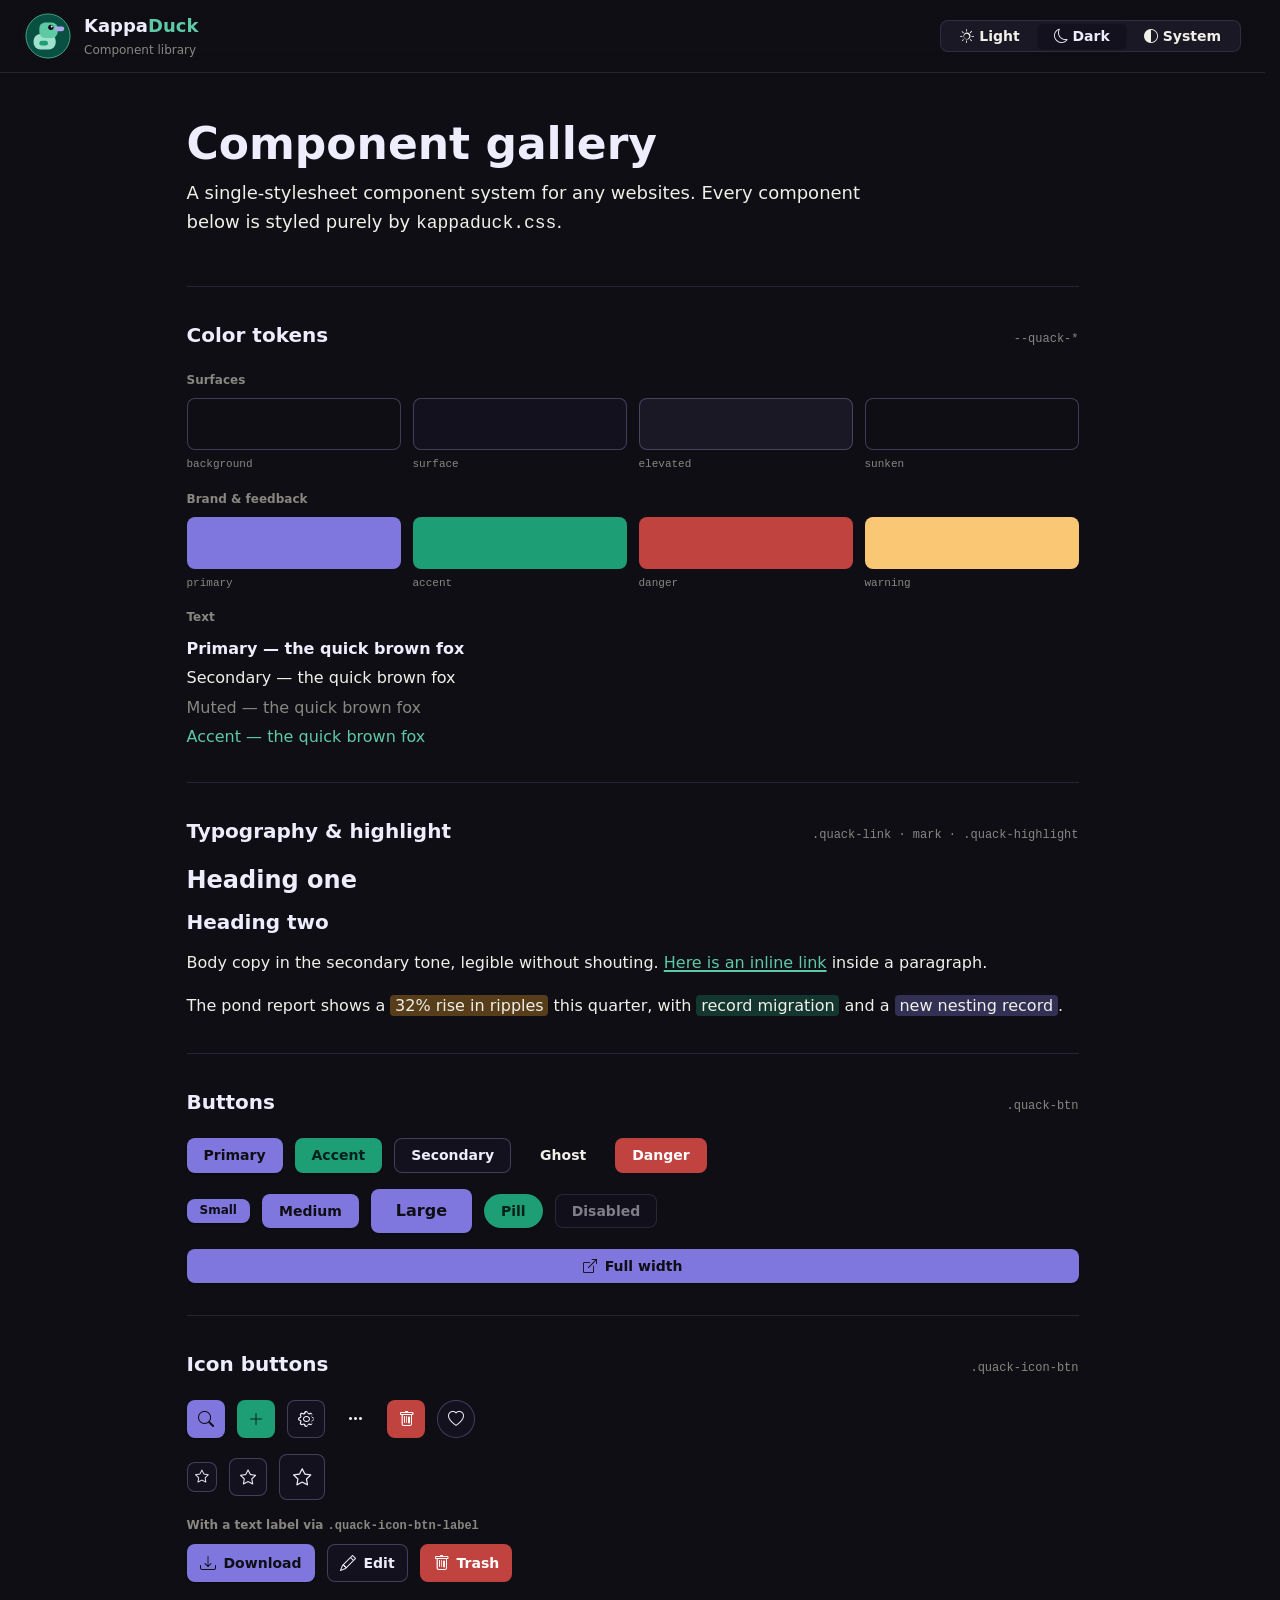
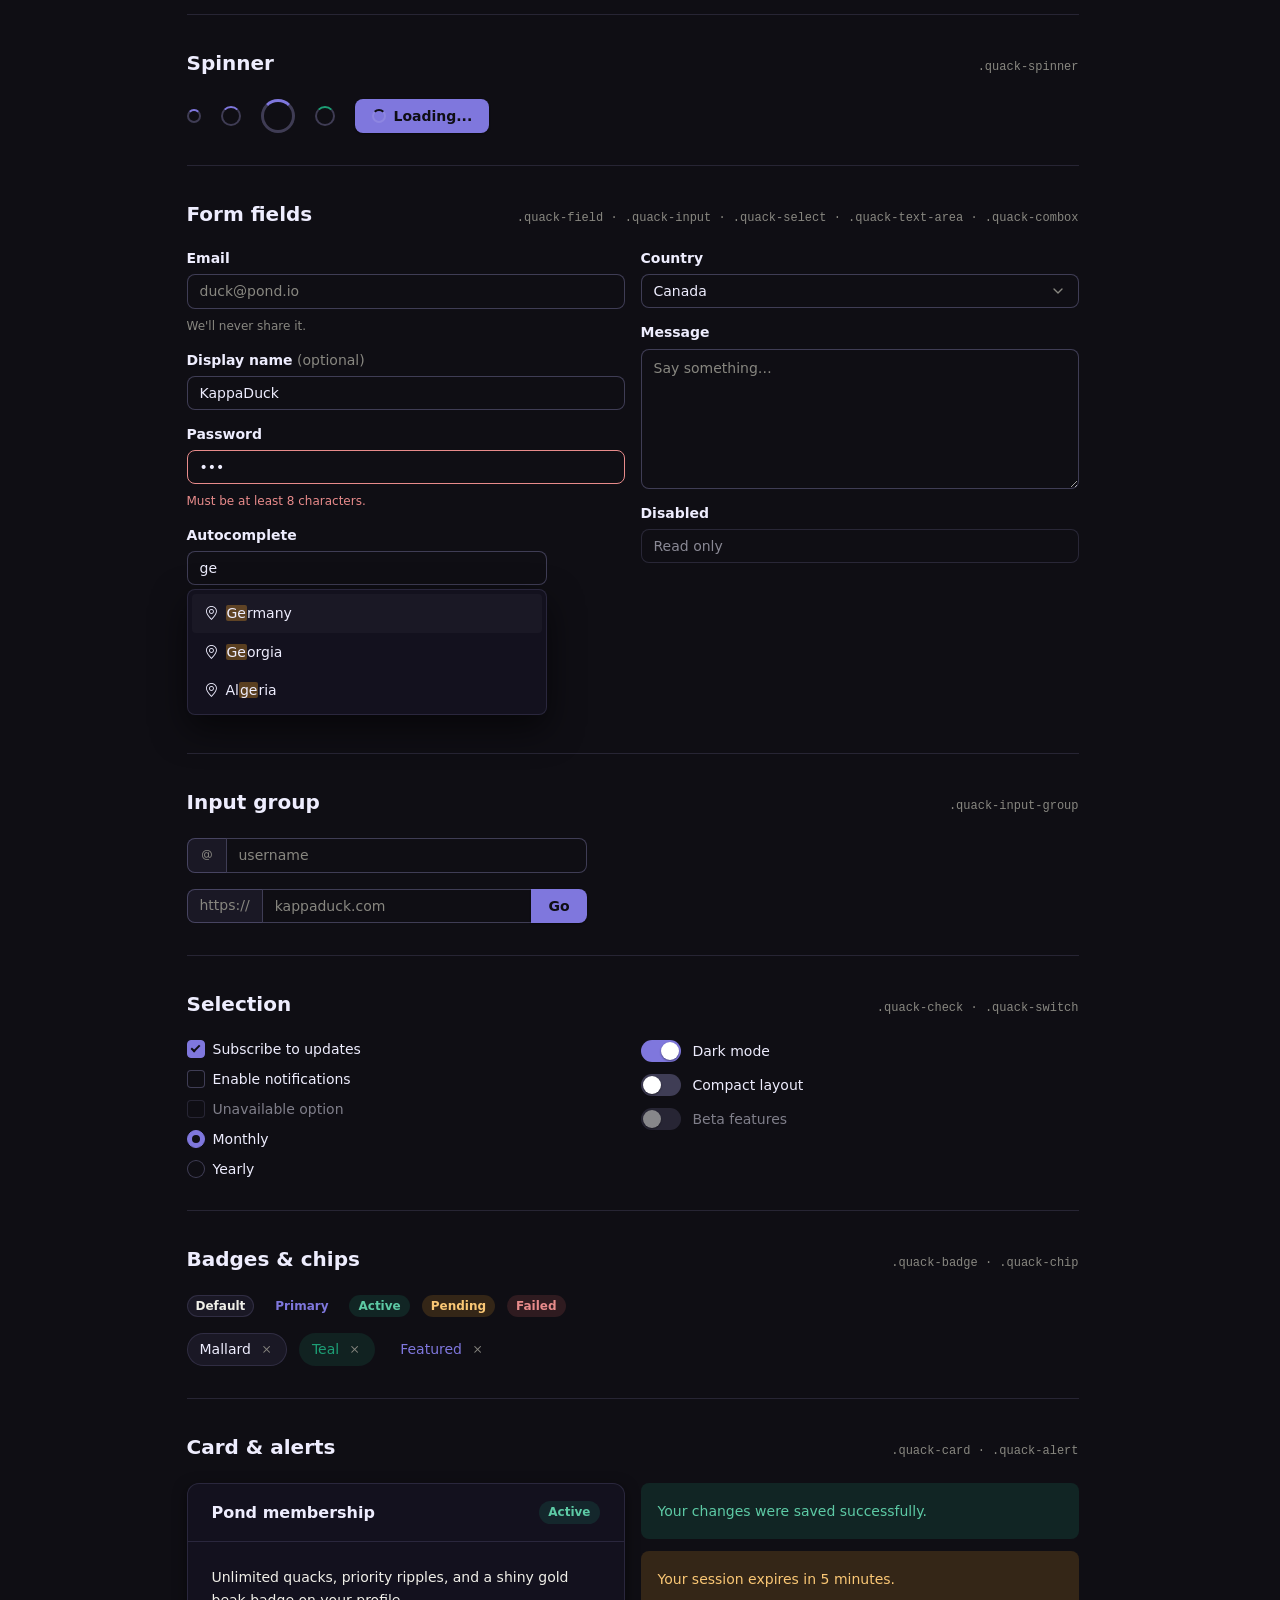
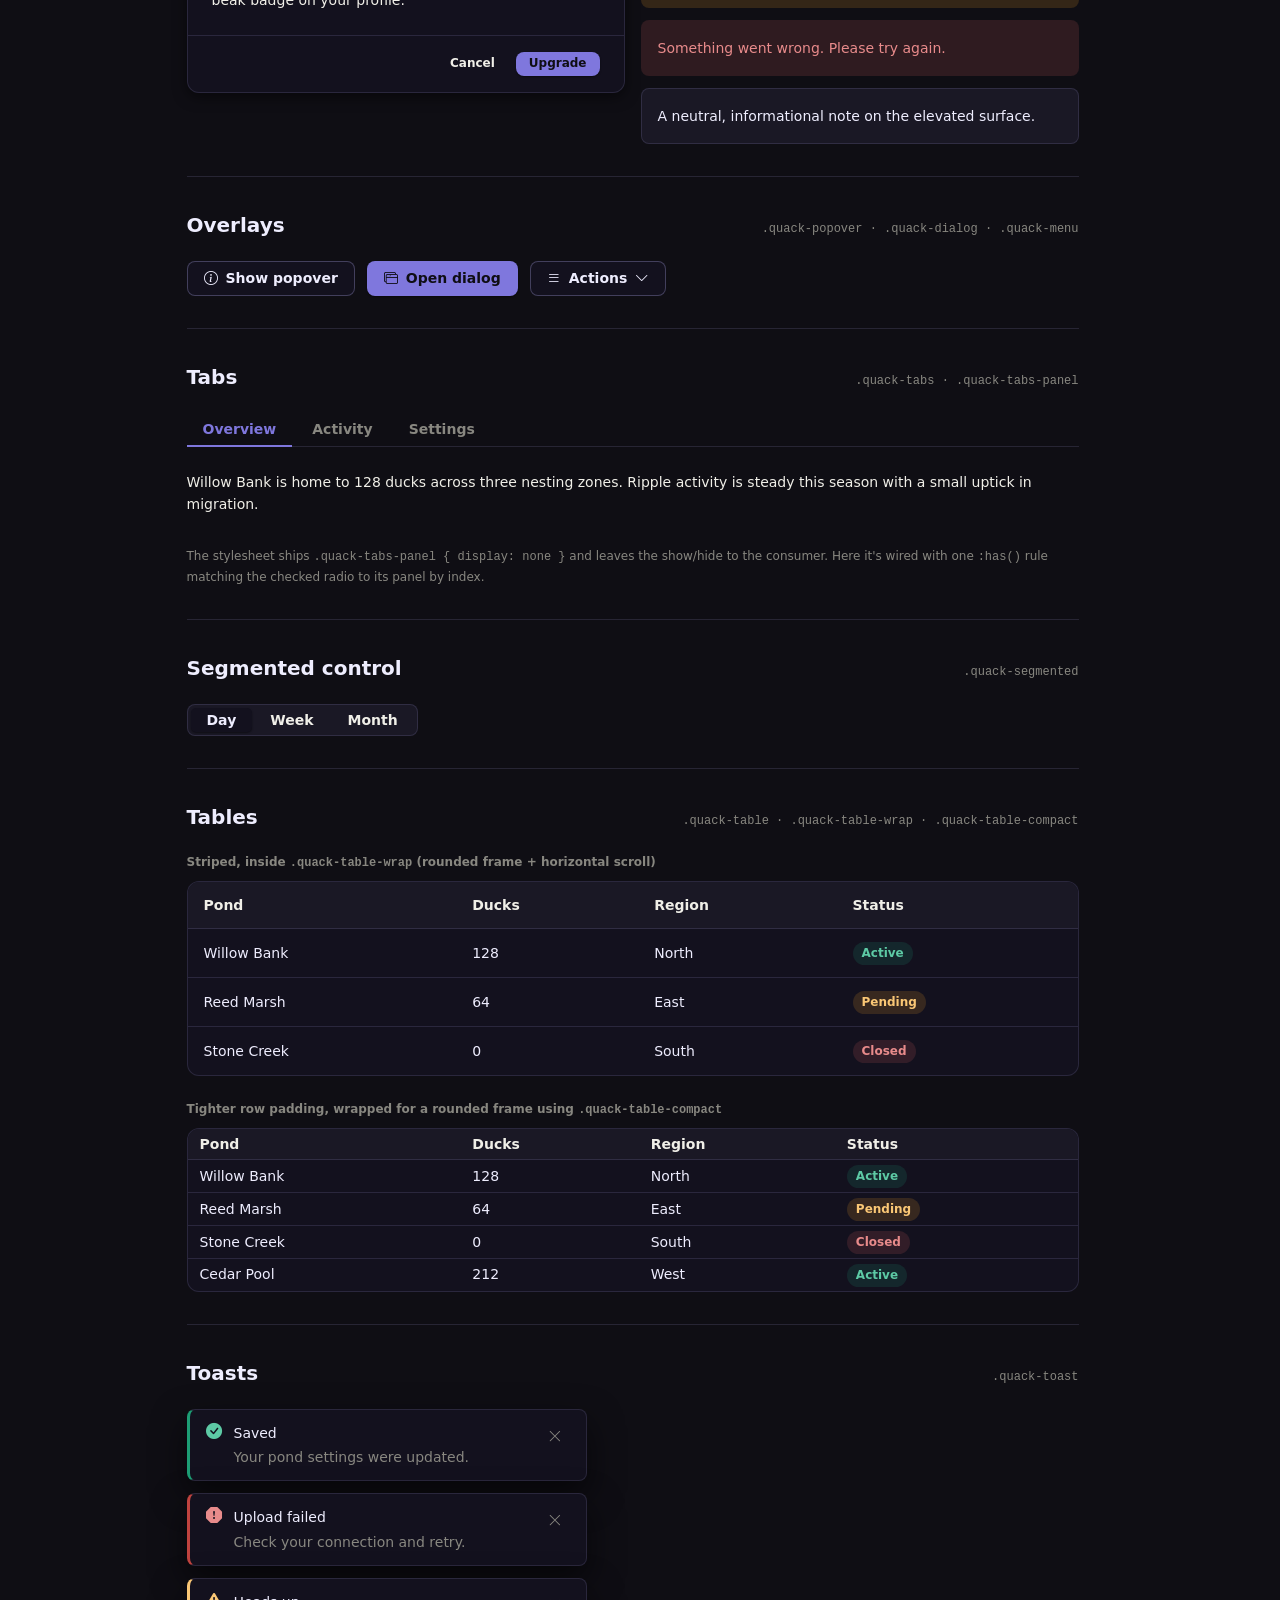
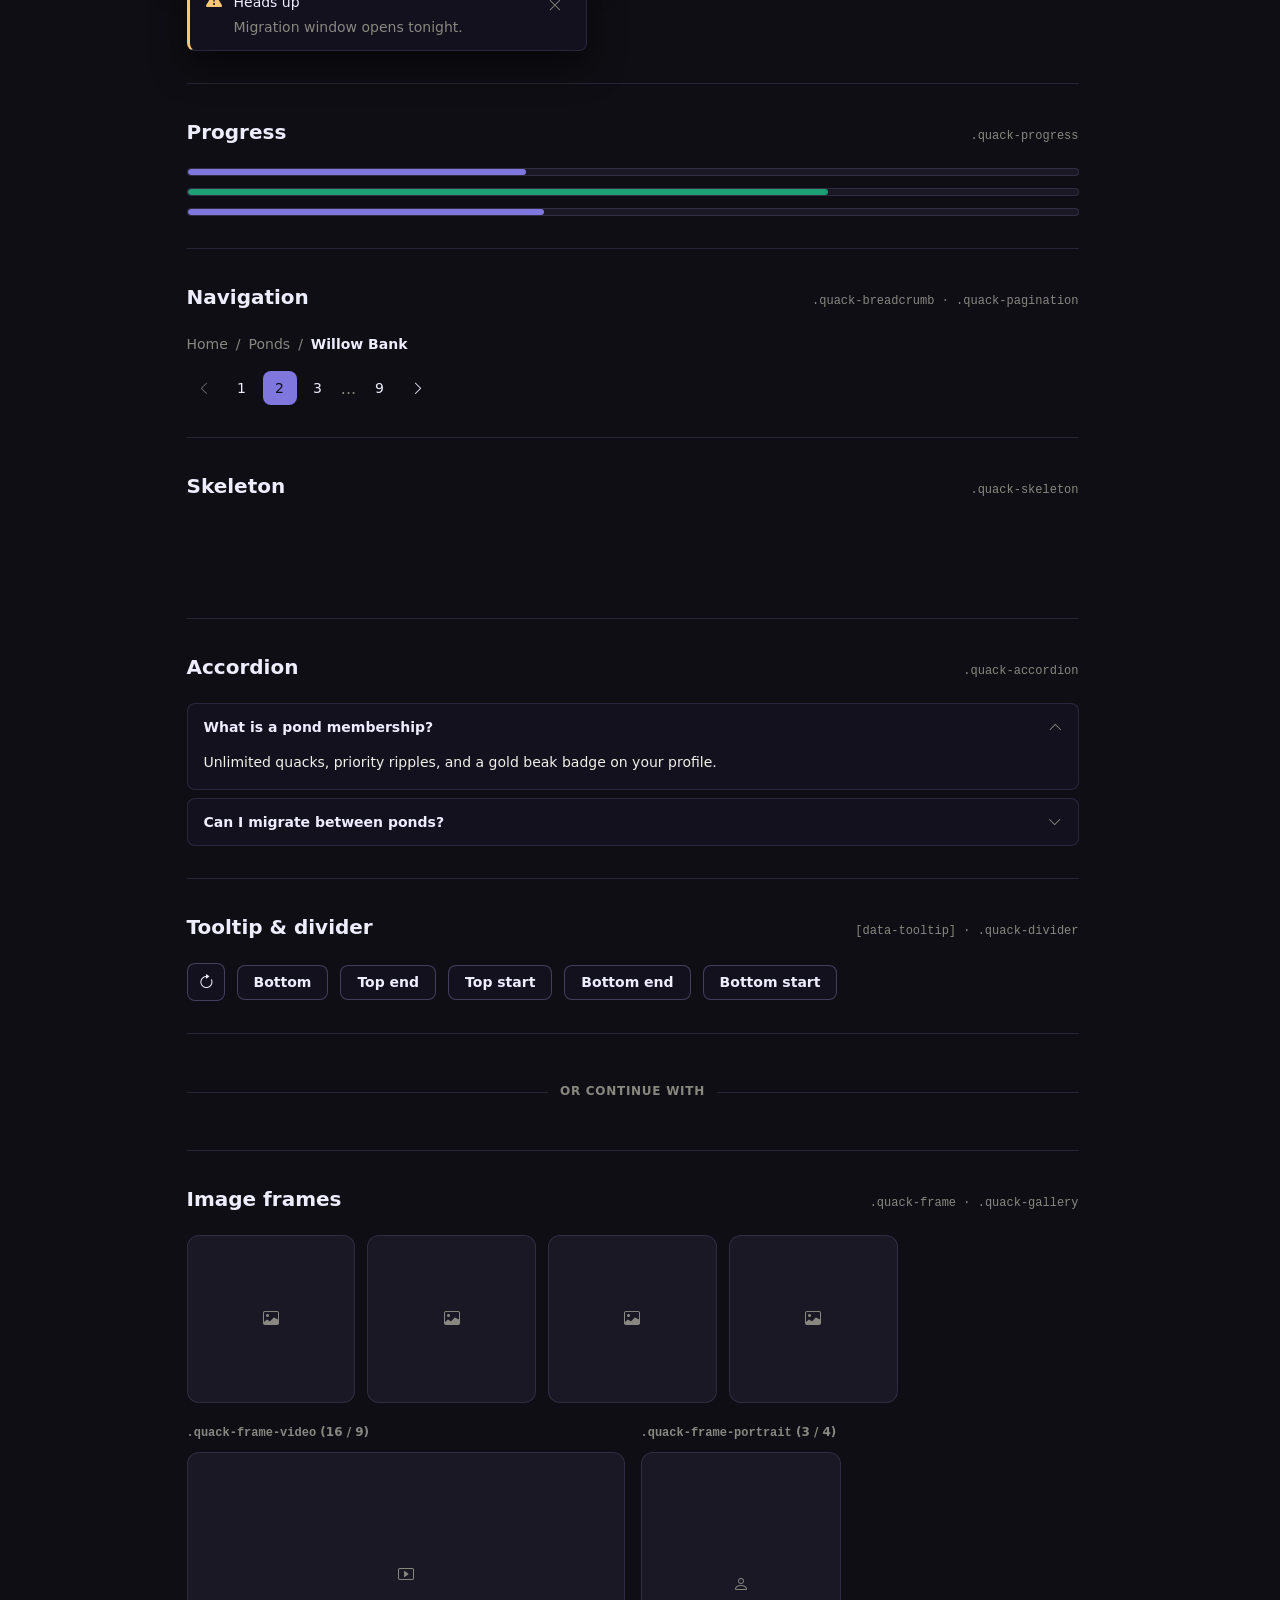
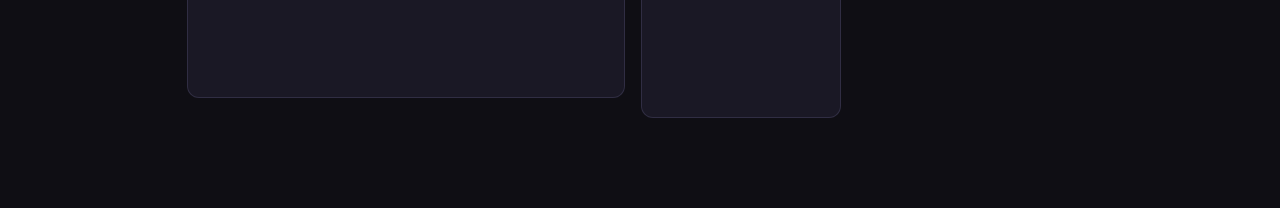
==== commit 558ce1a6: "Updated data-tooltip" ====
--- a/src/index.html
+++ b/src/index.html
@@ -675,11 +675,11 @@
           <button class="quack-icon-btn" data-tooltip="Refresh data" aria-label="Refresh">
             <i class="bi bi-arrow-clockwise"></i>
           </button>
-          <button class="quack-btn quack-btn-secondary" data-tooltip="Shown below" data-tooltip-position="bottom">Bottom</button>
-          <button class="quack-btn quack-btn-secondary" data-tooltip="Shown right" data-tooltip-position="right-anchored">Right anchored</button>
-          <button class="quack-btn quack-btn-secondary" data-tooltip="Shown left" data-tooltip-position="left-anchored">Left anchored</button>
-          <button class="quack-btn quack-btn-secondary" data-tooltip="Shown below and right" data-tooltip-position="right-anchored-bottom">Bottom and right anchored</button>
-          <button class="quack-btn quack-btn-secondary" data-tooltip="Shown below and left" data-tooltip-position="left-anchored-bottom">Bottom and left anchored</button>
+          <button class="quack-btn quack-btn-secondary" data-tooltip="Quack!" data-tooltip-position="bottom">Bottom</button>
+          <button class="quack-btn quack-btn-secondary" data-tooltip="Quack!" data-tooltip-position="top-end">Top end</button>
+          <button class="quack-btn quack-btn-secondary" data-tooltip="Quack!" data-tooltip-position="top-start">Top start</button>
+          <button class="quack-btn quack-btn-secondary" data-tooltip="Quack!" data-tooltip-position="bottom-end">Bottom end</button>
+          <button class="quack-btn quack-btn-secondary" data-tooltip="Quack!" data-tooltip-position="bottom-start">Bottom start</button>
         </div>
         <hr class="quack-divider" />
         <div class="quack-divider-label">or continue with</div>
--- a/src/assets/kappaduck.min.css
+++ b/src/assets/kappaduck.min.css
@@ -1 +1 @@
-:root{--quack-base-700:#1a1825;--quack-base-800:#13111e;--quack-base-900:#0f0e14;--quack-blue-50:#E6F1FB;--quack-blue-200:#85B7EB;--quack-blue-600:#185FA5;--quack-blue-800:#0C447C;--quack-blue-900:#042C53;--quack-gold-100:#faeeda;--quack-gold-200:#fac775;--quack-gold-400:#ef9f27;--quack-gold-600:#854f0b;--quack-gold-800:#633806;--quack-gold-900:#1e1510;--quack-gray-100:#f0efe8;--quack-gray-400:#888780;--quack-gray-600:#444441;--quack-gray-700:#2c2c2a;--quack-gray-900:#1a1a1a;--quack-purple-50:#f7f6ff;--quack-purple-100:#eeedfe;--quack-purple-200:#afa9ec;--quack-purple-400:#7f77dd;--quack-purple-600:#534ab7;--quack-purple-800:#3c3489;--quack-teal-50:#e1f5ee;--quack-teal-100:#9fe1cb;--quack-teal-200:#5dcaa5;--quack-teal-400:#1d9e75;--quack-teal-600:#0f6e56;--quack-teal-800:#085041;--quack-teal-900:#04201a;--quack-background:light-dark(#f4f3fb, var(--quack-base-900));--quack-surface:light-dark(#ffffff, var(--quack-base-800));--quack-elevated:light-dark(#efeefb, var(--quack-base-700));--quack-sunken:light-dark(#e9e7f6, var(--quack-base-900));--quack-text-primary:light-dark(var(--quack-base-700), var(--quack-purple-100));--quack-text-secondary:light-dark(var(--quack-purple-600), var(--quack-gray-100));--quack-text-muted:light-dark(#6f6d80, var(--quack-gray-400));--quack-primary:light-dark(var(--quack-purple-600), var(--quack-purple-400));--quack-primary-hover:light-dark(var(--quack-purple-800), var(--quack-purple-200));--quack-on-primary:light-dark(#ffffff, var(--quack-base-900));--quack-accent:var(--quack-teal-400);--quack-accent-hover:light-dark(var(--quack-teal-600), var(--quack-teal-200));--quack-text-accent:light-dark(var(--quack-teal-600), var(--quack-teal-200));--quack-on-accent:light-dark(#ffffff, var(--quack-teal-900));--quack-danger:light-dark(#b8352f, #e88b8b);--quack-danger-solid:light-dark(#c33b3b, #c0433f);--quack-danger-solid-hover:light-dark(#a52d2d, #d1524e);--quack-danger-soft:light-dark(#fbeaea, hsl(0 55% 60% / 0.16));--quack-success:light-dark(var(--quack-teal-600), var(--quack-teal-200));--quack-success-soft:light-dark(var(--quack-teal-50), hsl(from var(--quack-teal-400) h s l / 0.16));--quack-warning:light-dark(var(--quack-gold-600), var(--quack-gold-200));--quack-warning-soft:light-dark(var(--quack-gold-100), hsl(from var(--quack-gold-400) h s l / 0.16));--quack-highlight:light-dark(hsl(from var(--quack-gold-400) h s l / 0.38), hsl(from var(--quack-gold-400) h s l / 0.32));--quack-highlight-accent:light-dark(hsl(from var(--quack-teal-400) h s l / 0.24), hsl(from var(--quack-teal-400) h s l / 0.28));--quack-highlight-primary:light-dark(hsl(from var(--quack-purple-400) h s l / 0.22), hsl(from var(--quack-purple-400) h s l / 0.32));--quack-focus-ring:light-dark(hsl(from var(--quack-purple-600) h s l / 0.28), hsl(from var(--quack-purple-200) h s l / 0.35));--quack-border-200:light-dark(hsl(from var(--quack-purple-600) h s l / 0.15), hsl(from var(--quack-purple-200) h s l / 0.15));--quack-border-400:light-dark(hsl(from var(--quack-purple-600) h s l / 0.3), hsl(from var(--quack-purple-200) h s l / 0.3));--quack-radius-sm:4px;--quack-radius-md:8px;--quack-radius-lg:12px;--quack-radius-xl:16px;--quack-radius-pill:99px;--quack-shadow-sm:0 1px 2px light-dark(hsl(258 40% 20% / 0.10), hsl(0 0% 0% / 0.45));--quack-shadow-md:0 4px 14px light-dark(hsl(258 40% 22% / 0.12), hsl(0 0% 0% / 0.50));--quack-shadow-lg:0 14px 34px light-dark(hsl(258 40% 24% / 0.16), hsl(0 0% 0% / 0.55));--quack-input-bg:light-dark(#ffffff, var(--quack-base-900));--quack-input-border:var(--quack-border-400);--quack-input-placeholder:var(--quack-text-muted);--quack-text-xs:0.75rem;--quack-text-sm:0.875rem;--quack-text-md:1rem;--quack-text-lg:1.125rem;--quack-text-xl:1.25rem;--quack-text-xxl:1.5rem;font-family:Inter, system-ui, sans-serif;font-feature-settings:'liga' 1, 'calt' 1;--quack-space-1:4px;--quack-space-2:8px;--quack-space-3:12px;--quack-space-4:16px;--quack-space-5:20px;--quack-space-6:24px;--quack-space-8:32px;--quack-space-12:48px;--quack-space-16:64px;interpolate-size:allow-keywords}@supports (font-variation-settings: normal){:root{font-family:InterVariable, system-ui, sans-serif}}*,*::after,*::before{box-sizing:border-box;margin:0;padding:0}html{-moz-text-size-adjust:none;-webkit-text-size-adjust:none;text-size-adjust:none;color-scheme:dark light;scrollbar-gutter:stable;&:focus-within{scroll-behavior:smooth}}blockquote,dd,dl,figure,h1,h2,h3,h4,p{margin:0}ul[role='list'],ol[role='list']{list-style:none;margin:0;padding:0}body{background:var(--quack-background);color:var(--quack-text-primary);font-size:var(--quack-text-md);line-height:1.6;min-height:100svh;transition:background 0.2s, color 0.2s}button,h1,h2,h3,h4,input,label{line-height:1.15}h1,h2,h3,h4{text-wrap:balance}a{text-decoration:none;text-decoration-skip-ink:auto;color:currentColor}img,picture{max-width:100%;display:block}button,input,select,textarea{font-family:inherit;font-size:inherit}textarea:not([rows]){min-height:10em}:target{scroll-margin-block:5ex}hr{color:currentColor}@media (prefers-reduced-motion: reduce){html:focus-within{scroll-behavior:auto}*,*::after,*::before{animation-duration:0.01ms !important;animation-iteration-count:1 !important;transition-duration:0.01ms !important;scroll-behavior:auto !important}}.quack-text-primary{color:var(--quack-text-primary)}.quack-text-secondary{color:var(--quack-text-secondary)}.quack-text-muted{color:var(--quack-text-muted)}.quack-text-accent{color:var(--quack-text-accent)}.quack-btn{--background:var(--quack-surface);--foreground:var(--quack-text-primary);--border:var(--quack-border-400);display:inline-flex;align-items:center;justify-content:center;gap:var(--quack-space-2);padding:var(--quack-space-2) var(--quack-space-4);font-size:var(--quack-text-sm);font-weight:600;line-height:1.15;border:1px solid var(--border);border-radius:var(--quack-radius-md);background:var(--background);color:var(--foreground);cursor:pointer;user-select:none;white-space:nowrap;transition:background 0.15s, border-color 0.15s, color 0.15s, box-shadow 0.15s, transform 0.05s, filter 0.15s;&:hover{filter: brightness(0.97)}&:active{transform:translateY(1px)}&:focus-visible{outline:none;box-shadow:0 0 0 2px var(--quack-focus-ring)}&:disabled,&[aria-disabled='true']{opacity:0.5;cursor:not-allowed;filter: none;transform:none}}.quack-btn-primary{--background:var(--quack-primary);--foreground:var(--quack-on-primary);--border:transparent;box-shadow:var(--quack-shadow-sm);&:hover{--background:var(--quack-primary-hover);filter: none}}.quack-btn-accent{--background:var(--quack-accent);--foreground:var(--quack-on-accent);--border:transparent;box-shadow:var(--quack-shadow-sm);&:hover{--background:var(--quack-accent-hover);filter: none}}.quack-btn-secondary{--background:var(--quack-surface);--foreground:var(--quack-text-primary);--border:var(--quack-border-400);&:hover{--background:var(--quack-elevated);filter: none}}.quack-btn-ghost{--background:transparent;--foreground:var(--quack-text-secondary);--border:transparent;&:hover{--background:var(--quack-elevated);filter: none}}.quack-btn-danger{--background:var(--quack-danger-solid);--foreground:#fff;--border:transparent;&:hover{--background:var(--quack-danger-solid-hover);filter: none}}.quack-btn-sm{padding:var(--quack-space-1) var(--quack-space-3);font-size:var(--quack-text-xs)}.quack-btn-lg{padding:var(--quack-space-3) var(--quack-space-6);font-size:var(--quack-text-md)}.quack-btn-pill{border-radius:var(--quack-radius-pill)}.quack-btn-block{display:flex;width:100%}.quack-link{color:var(--quack-text-accent);text-decoration:underline;text-decoration-color:hsl(from currentColor h s l / 0.35);text-underline-offset:2px;text-decoration-thickness:1.5px;transition:color 0.15s, text-decoration-color 0.15s;&:hover{color:var(--quack-primary);text-decoration-color:currentColor}&:focus-visible{outline:none;border-radius:3px;box-shadow:0 0 0 2px var(--quack-focus-ring)}}.quack-field{display:flex;flex-direction:column;gap:var(--quack-space-2)}.quack-label{font-size:var(--quack-text-sm);font-weight:600;color:var(--quack-text-primary)}.quack-label-optional::after{content:' (optional)';font-weight:400;color:var(--quack-text-muted)}.quack-input,.quack-select,.quack-textarea{width:100%;padding:var(--quack-space-2) var(--quack-space-3);font-size:var(--quack-text-sm);color:var(--quack-text-primary);background:var(--quack-input-bg);border:1px solid var(--quack-input-border);border-radius:var(--quack-radius-md);transition:border-color 0.15s, box-shadow 0.15s, background 0.15s;&::placeholder{color:var(--quack-input-placeholder)}&:hover{border-color:var(--quack-primary)}&:focus{outline:none;border-color:var(--quack-primary);box-shadow:0 0 0 2px var(--quack-focus-ring)}&:disabled{opacity:0.55;cursor:not-allowed;background:var(--quack-sunken)}&[aria-invalid='true']{border-color:var(--quack-danger)}&[aria-invalid='true']:focus{box-shadow:0 0 0 2px var(--quack-danger-soft)}}.quack-textarea{min-height:6em;resize:vertical;line-height:1.5}.quack-select{appearance:none;padding-right:var(--quack-space-8);background-image:url("data:image/svg+xml,%3Csvg xmlns='http://www.w3.org/2000/svg' width='16' height='16' viewBox='0 0 24 24' fill='none' stroke='%23888780' stroke-width='2' stroke-linecap='round' stroke-linejoin='round'%3E%3Cpolyline points='6 9 12 15 18 9'/%3E%3C/svg%3E");background-repeat:no-repeat;background-position:right var(--quack-space-3) center;background-size:16px}.quack-hint{font-size:var(--quack-text-xs);color:var(--quack-text-muted)}.quack-error{font-size:var(--quack-text-xs);color:var(--quack-danger);font-weight:500}.quack-check{display:inline-flex;align-items:center;gap:var(--quack-space-2);font-size:var(--quack-text-sm);color:var(--quack-text-primary);cursor:pointer;& input[type='checkbox'],& input[type='radio']{appearance:none;flex:none;width:18px;height:18px;margin:0;display:grid;place-content:center;border:1.5px solid var(--quack-border-400);background:var(--quack-input-bg);cursor:pointer;transition:background 0.15s, border-color 0.15s}& input[type='checkbox']{border-radius:var(--quack-radius-sm)}& input[type='radio']{border-radius:50%}& input:hover{border-color:var(--quack-primary)}& input:focus-visible{outline:none;box-shadow:0 0 0 2px var(--quack-focus-ring)}& input:checked{background:var(--quack-primary);border-color:var(--quack-primary)}& input[type='checkbox']:checked::after{content:'';width:5px;height:9px;margin-top:-2px;border:solid var(--quack-on-primary);border-width:0 2px 2px 0;transform:rotate(45deg)}& input[type='radio']:checked::after{content:'';width:8px;height:8px;border-radius:50%;background:var(--quack-on-primary)}&:has(input:disabled){opacity:0.5;cursor:not-allowed}}.quack-switch{display:inline-flex;align-items:center;gap:var(--quack-space-3);font-size:var(--quack-text-sm);color:var(--quack-text-primary);cursor:pointer;& input{appearance:none;position:relative;flex:none;width:40px;height:22px;margin:0;border-radius:var(--quack-radius-pill);background:var(--quack-border-400);cursor:pointer;transition:background 0.2s}& input::after{content:'';position:absolute;top:2px;left:2px;width:18px;height:18px;border-radius:50%;background:#fff;box-shadow:var(--quack-shadow-sm);transition:translate 0.2s}& input:checked{background:var(--quack-primary)}& input:checked::after{translate:18px 0}& input:focus-visible{outline:none;box-shadow:0 0 0 2px var(--quack-focus-ring)}&:has(input:disabled){opacity:0.5;cursor:not-allowed}}.quack-badge{display:inline-flex;align-items:center;gap:var(--quack-space-1);padding:2px var(--quack-space-2);font-size:var(--quack-text-xs);font-weight:600;line-height:1.4;border-radius:var(--quack-radius-pill);background:var(--quack-elevated);color:var(--quack-text-secondary);border:1px solid var(--quack-border-200)}.quack-badge-primary{background:hsl(from var(--quack-primary) h s l / 0.14);color:var(--quack-primary);border-color:transparent}.quack-badge-accent{background:var(--quack-success-soft);color:var(--quack-success);border-color:transparent}.quack-badge-danger{background:var(--quack-danger-soft);color:var(--quack-danger);border-color:transparent}.quack-badge-warning{background:var(--quack-warning-soft);color:var(--quack-warning);border-color:transparent}.quack-card{background:var(--quack-surface);border:1px solid var(--quack-border-200);border-radius:var(--quack-radius-lg);box-shadow:var(--quack-shadow-md);overflow:hidden;& > .quack-card-header{padding:var(--quack-space-4) var(--quack-space-6);border-bottom:1px solid var(--quack-border-200);font-weight:600}& > .quack-card-body{padding:var(--quack-space-6);display:flex;flex-direction:column;gap:var(--quack-space-3)}& > .quack-card-footer{padding:var(--quack-space-4) var(--quack-space-6);border-top:1px solid var(--quack-border-200);display:flex;gap:var(--quack-space-2);justify-content:flex-end}}.quack-alert{display:flex;gap:var(--quack-space-3);padding:var(--quack-space-4);font-size:var(--quack-text-sm);border:1px solid var(--quack-border-200);border-radius:var(--quack-radius-md);background:var(--quack-elevated);color:var(--quack-text-primary)}.quack-alert-accent{background:var(--quack-success-soft);border-color:transparent;color:var(--quack-success)}.quack-alert-danger{background:var(--quack-danger-soft);border-color:transparent;color:var(--quack-danger)}.quack-alert-warning{background:var(--quack-warning-soft);border-color:transparent;color:var(--quack-warning)}:where(.quack-icon-btn){--background:var(--quack-surface);--foreground:var(--quack-text-primary);--border:var(--quack-border-400)}.quack-icon-btn{display:inline-flex;align-items:center;justify-content:center;gap:var(--quack-space-2);height:38px;min-width:38px;padding:0 var(--quack-space-3);font-size:var(--quack-text-sm);font-weight:600;line-height:1;border:1px solid var(--border);border-radius:var(--quack-radius-md);background:var(--background);color:var(--foreground);cursor:pointer;user-select:none;white-space:nowrap;transition:background 0.15s, border-color 0.15s, color 0.15s, box-shadow 0.15s, transform 0.05s, filter 0.15s;& .bi,& i,& svg{font-size:1.15em;line-height:0;flex:none}&:hover{filter: brightness(0.97)}&:active{transform:translateY(1px)}&:focus-visible{outline:none;box-shadow:0 0 0 2px var(--quack-focus-ring)}&:disabled,&[aria-disabled='true']{opacity:0.5;cursor:not-allowed;filter: none;transform:none}}.quack-icon-btn:not(:has(span)):not(:has(.quack-icon-btn-label)){padding:0}.quack-icon-btn-sm{height:30px;min-width:30px;font-size:var(--quack-text-xs)}.quack-icon-btn-lg{height:46px;min-width:46px;font-size:var(--quack-text-md)}.quack-icon-btn-pill{border-radius:var(--quack-radius-pill)}.quack-highlight,mark{background:var(--quack-highlight);color:inherit;padding:0.06em 0.3em;border-radius:var(--quack-radius-sm);box-decoration-break:clone;-webkit-box-decoration-break:clone}.quack-highlight-accent{background:var(--quack-highlight-accent)}.quack-highlight-primary{background:var(--quack-highlight-primary)}@keyframes quack-spin{from{transform:rotate(0)}to{transform:rotate(360deg)}}.quack-spinner{display:inline-block;width:20px;height:20px;border-radius:50%;border:2px solid var(--quack-border-400);border-top-color:var(--quack-primary);animation:quack-spin 0.6s linear infinite;vertical-align:-0.2em;transform-origin:50% 50%;backface-visibility:hidden}.quack-spinner-sm{width:14px;height:14px;border-width:2px}.quack-spinner-lg{width:34px;height:34px;border-width:3px}.quack-spinner-accent{border-top-color:var(--quack-accent)}.quack-btn .quack-spinner,.quack-icon-btn .quack-spinner{border-color:hsl(from currentColor h s l / 0.35);border-top-color:currentColor}.quack-popover{margin:0;margin-block:var(--quack-space-2);inset:auto;position-area:bottom span-right;position-try-fallbacks:flip-block, flip-inline;padding:var(--quack-space-4);max-width:320px;color:var(--quack-text-primary);background:var(--quack-surface);border:1px solid var(--quack-border-200);border-radius:var(--quack-radius-lg);box-shadow:var(--quack-shadow-lg);font-size:var(--quack-text-sm);line-height:1.5;&:popover-open{animation:quack-pop-in 0.14s ease-out}}@keyframes quack-pop-in{from{opacity:0;transform:translateY(4px)}to{opacity:1;transform:translateY(0)}}.quack-dialog{margin:auto;padding:0;width:min(440px, calc(100vw - 2 * var(--quack-space-6)));color:var(--quack-text-primary);background:var(--quack-surface);border:1px solid var(--quack-border-200);border-radius:var(--quack-radius-lg);box-shadow:var(--quack-shadow-lg);&::backdrop{background:hsl(258 30% 8% / 0.55);backdrop-filter: blur(2px)}&:modal{animation:quack-pop-in 0.16s ease-out}.quack-dialog-header{display:flex;align-items:center;justify-content:space-between;gap:var(--quack-space-3);padding:var(--quack-space-4) var(--quack-space-6);border-bottom:1px solid var(--quack-border-200);font-size:var(--quack-text-lg);font-weight:600}.quack-dialog-body{padding:var(--quack-space-6);color:var(--quack-text-secondary);font-size:var(--quack-text-sm);line-height:1.6}.quack-dialog-footer{display:flex;gap:var(--quack-space-2);justify-content:flex-end;padding:var(--quack-space-4) var(--quack-space-6);border-top:1px solid var(--quack-border-200)}}.quack-table{width:100%;border-collapse:collapse;font-size:var(--quack-text-sm);color:var(--quack-text-primary);& td,& th{padding:var(--quack-space-3) var(--quack-space-4);text-align:left;border-bottom:1px solid var(--quack-border-200)}& thead th{font-weight:600;color:var(--quack-text-secondary);background:var(--quack-elevated);white-space:nowrap}& tbody tr{transition:background 0.12s;&:last-child td{border-bottom:none}&:hover{background:var(--quack-elevated)}}}.quack-table-striped tbody tr:nth-child(even){background:hsl(from var(--quack-elevated) h s l / 0.5)}.quack-table-compact td,.quack-table-compact th{padding:var(--quack-space-1) var(--quack-space-3)}.quack-table-wrap{overflow-x:auto;border:1px solid var(--quack-border-200);border-radius:var(--quack-radius-lg);background:var(--quack-surface);& .quack-table thead th{background:var(--quack-elevated)}}.quack-tabs{display:flex;flex-direction:column;gap:var(--quack-space-4);& > .quack-tabs-list{display:flex;gap:var(--quack-space-1);border-bottom:1px solid var(--quack-border-200)}& .quack-tabs-tab{padding:var(--quack-space-2) var(--quack-space-4);margin-bottom:-1px;font-size:var(--quack-text-sm);font-weight:600;color:var(--quack-text-muted);border-bottom:2px solid transparent;cursor:pointer;transition:color 0.15s, border-color 0.15s;&:hover{color:var(--quack-text-primary)}}& .quack-tabs-panel{display:none;color:var(--quack-text-secondary);font-size:var(--quack-text-sm);line-height:1.6}& input[type='radio']{position:absolute;opacity:0;pointer-events:none}& input:focus-visible + .quack-tabs-tab{outline:none;border-radius:var(--quack-radius-sm) var(--quack-radius-sm) 0 0;box-shadow:0 0 0 2px var(--quack-focus-ring)}& input:checked + .quack-tabs-tab{color:var(--quack-primary);border-bottom-color:var(--quack-primary)}}[data-tooltip]{position:relative;&::after{content:attr(data-tooltip);position:absolute;bottom:calc(100% + 8px);left:50%;translate:-50% 4px;z-index:50;padding:var(--quack-space-1) var(--quack-space-2);font-size:var(--quack-text-xs);font-weight:500;white-space:nowrap;color:light-dark(#fff, var(--quack-base-900));background:light-dark(var(--quack-base-700), var(--quack-purple-100));border-radius:var(--quack-radius-sm);box-shadow:var(--quack-shadow-md);opacity:0;pointer-events:none;transition:opacity 0.14s, translate 0.14s}&:focus-visible::after,&:hover::after{opacity:1;translate:-50% 0}&[data-tooltip-position='bottom']::after{bottom:auto;top:calc(100% + 8px)}&[data-tooltip-position='right-anchored']::after{left:auto;right:0;translate:0 4px}&[data-tooltip-position='right-anchored']:hover::after,&[data-tooltip-position='right-anchored']:focus-visible::after{translate:0 0}&[data-tooltip-position='left-anchored']::after{left:0;right:auto;translate:0 4px}&[data-tooltip-position='left-anchored']:hover::after,&[data-tooltip-position='left-anchored']:focus-visible::after{translate:0 0}&[data-tooltip-position='right-anchored-bottom']::after{bottom:auto;top:calc(100% + 8px);left:auto;right:0;translate:0 -4px}&[data-tooltip-position='right-anchored-bottom']:hover::after,&[data-tooltip-position='right-anchored-bottom']:focus-visible::after{translate:0 0}&[data-tooltip-position='left-anchored-bottom']::after{bottom:auto;top:calc(100% + 8px);left:0;right:auto;translate:0 -4px}&[data-tooltip-position='left-anchored-bottom']:hover::after,&[data-tooltip-position='left-anchored-bottom']:focus-visible::after{translate:0 0}}.quack-toast-region{position:fixed;bottom:var(--quack-space-6);right:var(--quack-space-6);z-index:100;display:flex;flex-direction:column;gap:var(--quack-space-3);max-width:min(360px, calc(100vw - 2 * var(--quack-space-6)))}.quack-toast-region-top-right{top:var(--quack-space-6);bottom:auto}.quack-toast-region-top-left{top:var(--quack-space-6);bottom:auto;left:var(--quack-space-6);right:auto}.quack-toast-region-bottom-left{left:var(--quack-space-6);right:auto}.quack-toast{display:flex;align-items:flex-start;gap:var(--quack-space-3);padding:var(--quack-space-3) var(--quack-space-4);font-size:var(--quack-text-sm);color:var(--quack-text-primary);background:var(--quack-surface);border:1px solid var(--quack-border-200);border-left:3px solid var(--quack-border-400);border-radius:var(--quack-radius-md);box-shadow:var(--quack-shadow-lg);animation:quack-toast-in 0.2s ease-out;& > .quack-toast-icon{line-height:1.2;font-size:1.15em;flex:none}& > .quack-toast-body{flex:1;display:flex;flex-direction:column;gap:2px}& > .quack-toast-title{font-weight:600}& > .quack-toast-close{flex:none;color:var(--quack-text-muted)}}.quack-toast-accent{border-left-color:var(--quack-accent);& > .quack-toast-icon{color:var(--quack-success)}}.quack-toast-danger{border-left-color:var(--quack-danger-solid);& > .quack-toast-icon{color:var(--quack-danger)}}.quack-toast-warning{border-left-color:var(--quack-warning);& > .quack-toast-icon{color:var(--quack-warning)}}@keyframes quack-toast-in{from{opacity:0;transform:translateX(12px)}to{opacity:1;transform:translateX(0)}}.quack-progress{width:100%;height:8px;border-radius:var(--quack-radius-pill);background:var(--quack-elevated);border:1px solid var(--quack-border-200);overflow:hidden;& > .quack-progress-bar{height:100%;border-radius:inherit;background:var(--quack-primary);transition:width 0.3s ease}}.quack-progress-accent .quack-progress-bar{background:var(--quack-accent)}.quack-progress-indeterminate .quack-progress-bar{width:40% !important;animation:quack-progress-slide 1.1s ease-in-out infinite}@keyframes quack-progress-slide{0%{margin-left:-40%}100%{margin-left:100%}}.quack-menu{margin:0;margin-block:var(--quack-space-1);inset:auto;position-area:bottom span-right;position-try-fallbacks:flip-block, flip-inline;padding:var(--quack-space-1);min-width:180px;background:var(--quack-surface);border:1px solid var(--quack-border-200);border-radius:var(--quack-radius-md);box-shadow:var(--quack-shadow-lg);.quack-menu-separator{height:1px;margin:var(--quack-space-1) 0;background:var(--quack-border-200);border:none}.quack-menu-label{padding:var(--quack-space-1) var(--quack-space-3);font-size:var(--quack-text-xs);font-weight:700;letter-spacing:0.06em;text-transform:uppercase;color:var(--quack-text-muted)}&:popover-open{animation:quack-pop-in 0.14s ease-out}& > .quack-menu-item{display:flex;align-items:center;gap:var(--quack-space-2);width:100%;padding:var(--quack-space-2) var(--quack-space-3);font-size:var(--quack-text-sm);color:var(--quack-text-primary);background:none;border:none;border-radius:var(--quack-radius-sm);text-align:left;cursor:pointer;&.quack-menu-item-danger{color:var(--quack-danger)}&:focus-visible,&:hover{outline:none;background:var(--quack-elevated)}}}.quack-breadcrumb{display:flex;flex-wrap:wrap;align-items:center;gap:var(--quack-space-2);font-size:var(--quack-text-sm);list-style:none;margin:0;padding:0;& li{display:inline-flex;align-items:center;gap:var(--quack-space-2)}& li:not(:last-child)::after{content:'/';color:var(--quack-text-muted)}& a{color:var(--quack-text-muted);text-decoration:none}& a:hover{color:var(--quack-primary)}& [aria-current='page']{color:var(--quack-text-primary);font-weight:600}}.quack-pagination{display:inline-flex;gap:var(--quack-space-1);align-items:center;.quack-pagination-item{display:inline-flex;align-items:center;justify-content:center;min-width:34px;height:34px;padding:0 var(--quack-space-2);font-size:var(--quack-text-sm);font-weight:500;color:var(--quack-text-primary);background:none;border:1px solid transparent;border-radius:var(--quack-radius-md);cursor:pointer;text-decoration:none;transition:background 0.12s, border-color 0.12s, color 0.12s;&:hover{background:var(--quack-elevated)}&[aria-current='page']{background:var(--quack-primary);color:var(--quack-on-primary)}&:disabled,&[aria-disabled='true']{opacity:0.4;cursor:not-allowed;background:none}}.quack-pagination-ellipsis{min-width:20px;text-align:center;color:var(--quack-text-muted)}}.quack-skeleton{--base:var(--quack-elevated);display:block;height:1em;border-radius:var(--quack-radius-sm);background:linear-gradient(90deg, var(--base) 25%, hsl(from var(--base) h s calc(l * 1.4) / 0.7) 50%, var(--base) 75%);background-size:200% 100%;animation:quack-skeleton-shimmer 1.3s ease-in-out infinite}.quack-skeleton-text{width:100%}.quack-skeleton-title{height:1.4em;width:55%}.quack-skeleton-circle{border-radius:50%;width:40px;height:40px}.quack-skeleton-block{height:100%}@keyframes quack-skeleton-shimmer{from{background-position:200% 0}to{background-position:-200% 0}}.quack-accordion{border:1px solid var(--quack-border-200);border-radius:var(--quack-radius-md);background:var(--quack-surface);overflow:hidden;& + .quack-accordion{margin-top:var(--quack-space-2)}& > summary{display:flex;align-items:center;justify-content:space-between;gap:var(--quack-space-3);padding:var(--quack-space-3) var(--quack-space-4);font-size:var(--quack-text-sm);font-weight:600;color:var(--quack-text-primary);cursor:pointer;list-style:none;user-select:none;&::-webkit-details-marker{display:none}&::after{content:'\F282';font-family:'bootstrap-icons';font-weight:400;color:var(--quack-text-muted);transition:transform 0.2s}&:focus-visible{outline:none;box-shadow:inset 0 0 0 2px var(--quack-primary)}}&[open] > summary::after{transform:rotate(180deg)}.quack-accordion-body{padding:0 var(--quack-space-4) var(--quack-space-4);font-size:var(--quack-text-sm);line-height:1.6;color:var(--quack-text-secondary)}}.quack-input-group{display:flex;align-items:stretch;& > *{border-radius:0}& > :first-child{border-top-left-radius:var(--quack-radius-md);border-bottom-left-radius:var(--quack-radius-md)}& > :last-child{border-top-right-radius:var(--quack-radius-md);border-bottom-right-radius:var(--quack-radius-md)}& > :not(:first-child){margin-left:-1px}& .quack-input:focus,& .quack-select:focus{position:relative;z-index:2}.quack-input-group-addon{display:inline-flex;align-items:center;gap:var(--quack-space-2);padding:0 var(--quack-space-3);font-size:var(--quack-text-sm);color:var(--quack-text-muted);background:var(--quack-elevated);border:1px solid var(--quack-input-border);white-space:nowrap}}.quack-chip{display:inline-flex;align-items:center;gap:var(--quack-space-2);padding:var(--quack-space-1) var(--quack-space-3);font-size:var(--quack-text-sm);color:var(--quack-text-primary);background:var(--quack-elevated);border:1px solid var(--quack-border-200);border-radius:var(--quack-radius-pill);& .quack-chip-remove{display:inline-flex;padding:0;border:none;background:none;color:var(--quack-text-muted);cursor:pointer;line-height:0;font-size:1.1em;&:hover{color:var(--quack-danger)}}}.quack-chip-primary{background:hsl(from var(--quack-primary) h s l / 0.14);color:var(--quack-primary);border-color:transparent}.quack-chip-accent{background:hsl(from var(--quack-accent) h s l / 0.14);color:var(--quack-accent);border-color:transparent}.quack-segmented{display:inline-flex;padding:3px;gap:2px;background:var(--quack-elevated);border:1px solid var(--quack-border-200);border-radius:var(--quack-radius-md);.quack-segmented-seg{padding:var(--quack-space-1) var(--quack-space-4);font-size:var(--quack-text-sm);font-weight:600;color:var(--quack-text-secondary);border-radius:calc(var(--quack-radius-md) - 3px);cursor:pointer;transition:background 0.15s, color 0.15s, box-shadow 0.15s;&:hover{color:var(--quack-text-primary)}}& input[type='radio']{position:absolute;opacity:0;pointer-events:none}& input:checked + .quack-segmented-seg{color:var(--quack-text-primary);background:var(--quack-surface);box-shadow:var(--quack-shadow-sm)}& input:focus-visible + .quack-segmented-seg{outline:none;box-shadow:0 0 0 2px var(--quack-focus-ring)}}.quack-divider{border:none;border-top:1px solid var(--quack-border-200);margin:var(--quack-space-4) 0}.quack-divider-label{display:flex;align-items:center;gap:var(--quack-space-3);border:none;margin:var(--quack-space-4) 0;font-size:var(--quack-text-xs);font-weight:600;letter-spacing:0.06em;text-transform:uppercase;color:var(--quack-text-muted);&::after,&::before{content:'';flex:1;border-top:1px solid var(--quack-border-200)}}.quack-combobox{position:relative;.quack-combobox-empty{padding:var(--quack-space-3);font-size:var(--quack-text-sm);color:var(--quack-text-muted);text-align:center}.quack-combobox-list{position:absolute;top:calc(100% + 4px);left:0;right:0;z-index:40;margin:0;padding:var(--quack-space-1);list-style:none;max-height:260px;overflow-y:auto;background:var(--quack-surface);border:1px solid var(--quack-border-200);border-radius:var(--quack-radius-md);box-shadow:var(--quack-shadow-lg)}.quack-combobox-option{display:flex;align-items:center;gap:var(--quack-space-2);padding:var(--quack-space-2) var(--quack-space-3);font-size:var(--quack-text-sm);color:var(--quack-text-primary);border-radius:var(--quack-radius-sm);cursor:pointer;&:hover,&[aria-selected='true']{background:var(--quack-elevated)}& mark{background:var(--quack-highlight);padding:0 1px;border-radius:2px}}}.quack-frame{display:block;overflow:hidden;background:var(--quack-elevated);border:1px solid var(--quack-border-200);border-radius:var(--quack-radius-lg);& img{width:100%;height:100%;object-fit:cover;display:block}}.quack-frame-square{aspect-ratio:1}.quack-frame-video{aspect-ratio:16 / 9}.quack-frame-portrait{aspect-ratio:3 / 4}.quack-gallery{display:grid;grid-template-columns:repeat(auto-fill, minmax(140px, 1fr));gap:var(--quack-space-3)}.quack-safe{padding:env(safe-area-inset-top) env(safe-area-inset-right) env(safe-area-inset-bottom) env(safe-area-inset-left)}.quack-safe-top{padding-top:env(safe-area-inset-top)}.quack-safe-bottom{padding-bottom:env(safe-area-inset-bottom)}.quack-btn.quack-touch,.quack-icon-btn.quack-touch,.quack-touch{min-height:44px}.quack-icon-btn.quack-touch{min-width:44px}@media (pointer: coarse){.quack-btn,.quack-icon-btn{min-height:44px}.quack-icon-btn{min-width:44px}.quack-combobox-option,.quack-menu-item{min-height:44px}}#quack-app{overscroll-behavior:none;-webkit-tap-highlight-color:transparent;-webkit-touch-callout:none;text-size-adjust:100%;-webkit-text-size-adjust:100%}#quack-app [contenteditable],#quack-app input,#quack-app textarea{-webkit-user-select:text;user-select:text}.quack-no-select{-webkit-user-select:none;user-select:none}
+:root{--quack-base-700:#1a1825;--quack-base-800:#13111e;--quack-base-900:#0f0e14;--quack-blue-50:#E6F1FB;--quack-blue-200:#85B7EB;--quack-blue-600:#185FA5;--quack-blue-800:#0C447C;--quack-blue-900:#042C53;--quack-gold-100:#faeeda;--quack-gold-200:#fac775;--quack-gold-400:#ef9f27;--quack-gold-600:#854f0b;--quack-gold-800:#633806;--quack-gold-900:#1e1510;--quack-gray-100:#f0efe8;--quack-gray-400:#888780;--quack-gray-600:#444441;--quack-gray-700:#2c2c2a;--quack-gray-900:#1a1a1a;--quack-purple-50:#f7f6ff;--quack-purple-100:#eeedfe;--quack-purple-200:#afa9ec;--quack-purple-400:#7f77dd;--quack-purple-600:#534ab7;--quack-purple-800:#3c3489;--quack-teal-50:#e1f5ee;--quack-teal-100:#9fe1cb;--quack-teal-200:#5dcaa5;--quack-teal-400:#1d9e75;--quack-teal-600:#0f6e56;--quack-teal-800:#085041;--quack-teal-900:#04201a;--quack-background:light-dark(#f4f3fb, var(--quack-base-900));--quack-surface:light-dark(#ffffff, var(--quack-base-800));--quack-elevated:light-dark(#efeefb, var(--quack-base-700));--quack-sunken:light-dark(#e9e7f6, var(--quack-base-900));--quack-text-primary:light-dark(var(--quack-base-700), var(--quack-purple-100));--quack-text-secondary:light-dark(var(--quack-purple-600), var(--quack-gray-100));--quack-text-muted:light-dark(#6f6d80, var(--quack-gray-400));--quack-primary:light-dark(var(--quack-purple-600), var(--quack-purple-400));--quack-primary-hover:light-dark(var(--quack-purple-800), var(--quack-purple-200));--quack-on-primary:light-dark(#ffffff, var(--quack-base-900));--quack-accent:var(--quack-teal-400);--quack-accent-hover:light-dark(var(--quack-teal-600), var(--quack-teal-200));--quack-text-accent:light-dark(var(--quack-teal-600), var(--quack-teal-200));--quack-on-accent:light-dark(#ffffff, var(--quack-teal-900));--quack-danger:light-dark(#b8352f, #e88b8b);--quack-danger-solid:light-dark(#c33b3b, #c0433f);--quack-danger-solid-hover:light-dark(#a52d2d, #d1524e);--quack-danger-soft:light-dark(#fbeaea, hsl(0 55% 60% / 0.16));--quack-success:light-dark(var(--quack-teal-600), var(--quack-teal-200));--quack-success-soft:light-dark(var(--quack-teal-50), hsl(from var(--quack-teal-400) h s l / 0.16));--quack-warning:light-dark(var(--quack-gold-600), var(--quack-gold-200));--quack-warning-soft:light-dark(var(--quack-gold-100), hsl(from var(--quack-gold-400) h s l / 0.16));--quack-highlight:light-dark(hsl(from var(--quack-gold-400) h s l / 0.38), hsl(from var(--quack-gold-400) h s l / 0.32));--quack-highlight-accent:light-dark(hsl(from var(--quack-teal-400) h s l / 0.24), hsl(from var(--quack-teal-400) h s l / 0.28));--quack-highlight-primary:light-dark(hsl(from var(--quack-purple-400) h s l / 0.22), hsl(from var(--quack-purple-400) h s l / 0.32));--quack-focus-ring:light-dark(hsl(from var(--quack-purple-600) h s l / 0.28), hsl(from var(--quack-purple-200) h s l / 0.35));--quack-border-200:light-dark(hsl(from var(--quack-purple-600) h s l / 0.15), hsl(from var(--quack-purple-200) h s l / 0.15));--quack-border-400:light-dark(hsl(from var(--quack-purple-600) h s l / 0.3), hsl(from var(--quack-purple-200) h s l / 0.3));--quack-radius-sm:4px;--quack-radius-md:8px;--quack-radius-lg:12px;--quack-radius-xl:16px;--quack-radius-pill:99px;--quack-shadow-sm:0 1px 2px light-dark(hsl(258 40% 20% / 0.10), hsl(0 0% 0% / 0.45));--quack-shadow-md:0 4px 14px light-dark(hsl(258 40% 22% / 0.12), hsl(0 0% 0% / 0.50));--quack-shadow-lg:0 14px 34px light-dark(hsl(258 40% 24% / 0.16), hsl(0 0% 0% / 0.55));--quack-input-bg:light-dark(#ffffff, var(--quack-base-900));--quack-input-border:var(--quack-border-400);--quack-input-placeholder:var(--quack-text-muted);--quack-text-xs:0.75rem;--quack-text-sm:0.875rem;--quack-text-md:1rem;--quack-text-lg:1.125rem;--quack-text-xl:1.25rem;--quack-text-xxl:1.5rem;font-family:Inter, system-ui, sans-serif;font-feature-settings:'liga' 1, 'calt' 1;--quack-space-1:4px;--quack-space-2:8px;--quack-space-3:12px;--quack-space-4:16px;--quack-space-5:20px;--quack-space-6:24px;--quack-space-8:32px;--quack-space-12:48px;--quack-space-16:64px;interpolate-size:allow-keywords}@supports (font-variation-settings: normal){:root{font-family:InterVariable, system-ui, sans-serif}}*,*::after,*::before{box-sizing:border-box;margin:0;padding:0}html{-moz-text-size-adjust:none;-webkit-text-size-adjust:none;text-size-adjust:none;color-scheme:dark light;scrollbar-gutter:stable;&:focus-within{scroll-behavior:smooth}}blockquote,dd,dl,figure,h1,h2,h3,h4,p{margin:0}ul[role='list'],ol[role='list']{list-style:none;margin:0;padding:0}body{background:var(--quack-background);color:var(--quack-text-primary);font-size:var(--quack-text-md);line-height:1.6;min-height:100svh;transition:background 0.2s, color 0.2s}button,h1,h2,h3,h4,input,label{line-height:1.15}h1,h2,h3,h4{text-wrap:balance}a{text-decoration:none;text-decoration-skip-ink:auto;color:currentColor}img,picture{max-width:100%;display:block}button,input,select,textarea{font-family:inherit;font-size:inherit}textarea:not([rows]){min-height:10em}:target{scroll-margin-block:5ex}hr{color:currentColor}@media (prefers-reduced-motion: reduce){html:focus-within{scroll-behavior:auto}*,*::after,*::before{animation-duration:0.01ms !important;animation-iteration-count:1 !important;transition-duration:0.01ms !important;scroll-behavior:auto !important}}.quack-text-primary{color:var(--quack-text-primary)}.quack-text-secondary{color:var(--quack-text-secondary)}.quack-text-muted{color:var(--quack-text-muted)}.quack-text-accent{color:var(--quack-text-accent)}.quack-btn{--background:var(--quack-surface);--foreground:var(--quack-text-primary);--border:var(--quack-border-400);display:inline-flex;align-items:center;justify-content:center;gap:var(--quack-space-2);padding:var(--quack-space-2) var(--quack-space-4);font-size:var(--quack-text-sm);font-weight:600;line-height:1.15;border:1px solid var(--border);border-radius:var(--quack-radius-md);background:var(--background);color:var(--foreground);cursor:pointer;user-select:none;white-space:nowrap;transition:background 0.15s, border-color 0.15s, color 0.15s, box-shadow 0.15s, transform 0.05s, filter 0.15s;&:hover{filter: brightness(0.97)}&:active{transform:translateY(1px)}&:focus-visible{outline:none;box-shadow:0 0 0 2px var(--quack-focus-ring)}&:disabled,&[aria-disabled='true']{opacity:0.5;cursor:not-allowed;filter: none;transform:none}}.quack-btn-primary{--background:var(--quack-primary);--foreground:var(--quack-on-primary);--border:transparent;box-shadow:var(--quack-shadow-sm);&:hover{--background:var(--quack-primary-hover);filter: none}}.quack-btn-accent{--background:var(--quack-accent);--foreground:var(--quack-on-accent);--border:transparent;box-shadow:var(--quack-shadow-sm);&:hover{--background:var(--quack-accent-hover);filter: none}}.quack-btn-secondary{--background:var(--quack-surface);--foreground:var(--quack-text-primary);--border:var(--quack-border-400);&:hover{--background:var(--quack-elevated);filter: none}}.quack-btn-ghost{--background:transparent;--foreground:var(--quack-text-secondary);--border:transparent;&:hover{--background:var(--quack-elevated);filter: none}}.quack-btn-danger{--background:var(--quack-danger-solid);--foreground:#fff;--border:transparent;&:hover{--background:var(--quack-danger-solid-hover);filter: none}}.quack-btn-sm{padding:var(--quack-space-1) var(--quack-space-3);font-size:var(--quack-text-xs)}.quack-btn-lg{padding:var(--quack-space-3) var(--quack-space-6);font-size:var(--quack-text-md)}.quack-btn-pill{border-radius:var(--quack-radius-pill)}.quack-btn-block{display:flex;width:100%}.quack-link{color:var(--quack-text-accent);text-decoration:underline;text-decoration-color:hsl(from currentColor h s l / 0.35);text-underline-offset:2px;text-decoration-thickness:1.5px;transition:color 0.15s, text-decoration-color 0.15s;&:hover{color:var(--quack-primary);text-decoration-color:currentColor}&:focus-visible{outline:none;border-radius:3px;box-shadow:0 0 0 2px var(--quack-focus-ring)}}.quack-field{display:flex;flex-direction:column;gap:var(--quack-space-2)}.quack-label{font-size:var(--quack-text-sm);font-weight:600;color:var(--quack-text-primary)}.quack-label-optional::after{content:' (optional)';font-weight:400;color:var(--quack-text-muted)}.quack-input,.quack-select,.quack-textarea{width:100%;padding:var(--quack-space-2) var(--quack-space-3);font-size:var(--quack-text-sm);color:var(--quack-text-primary);background:var(--quack-input-bg);border:1px solid var(--quack-input-border);border-radius:var(--quack-radius-md);transition:border-color 0.15s, box-shadow 0.15s, background 0.15s;&::placeholder{color:var(--quack-input-placeholder)}&:hover{border-color:var(--quack-primary)}&:focus{outline:none;border-color:var(--quack-primary);box-shadow:0 0 0 2px var(--quack-focus-ring)}&:disabled{opacity:0.55;cursor:not-allowed;background:var(--quack-sunken)}&[aria-invalid='true']{border-color:var(--quack-danger)}&[aria-invalid='true']:focus{box-shadow:0 0 0 2px var(--quack-danger-soft)}}.quack-textarea{min-height:6em;resize:vertical;line-height:1.5}.quack-select{appearance:none;padding-right:var(--quack-space-8);background-image:url("data:image/svg+xml,%3Csvg xmlns='http://www.w3.org/2000/svg' width='16' height='16' viewBox='0 0 24 24' fill='none' stroke='%23888780' stroke-width='2' stroke-linecap='round' stroke-linejoin='round'%3E%3Cpolyline points='6 9 12 15 18 9'/%3E%3C/svg%3E");background-repeat:no-repeat;background-position:right var(--quack-space-3) center;background-size:16px}.quack-hint{font-size:var(--quack-text-xs);color:var(--quack-text-muted)}.quack-error{font-size:var(--quack-text-xs);color:var(--quack-danger);font-weight:500}.quack-check{display:inline-flex;align-items:center;gap:var(--quack-space-2);font-size:var(--quack-text-sm);color:var(--quack-text-primary);cursor:pointer;& input[type='checkbox'],& input[type='radio']{appearance:none;flex:none;width:18px;height:18px;margin:0;display:grid;place-content:center;border:1.5px solid var(--quack-border-400);background:var(--quack-input-bg);cursor:pointer;transition:background 0.15s, border-color 0.15s}& input[type='checkbox']{border-radius:var(--quack-radius-sm)}& input[type='radio']{border-radius:50%}& input:hover{border-color:var(--quack-primary)}& input:focus-visible{outline:none;box-shadow:0 0 0 2px var(--quack-focus-ring)}& input:checked{background:var(--quack-primary);border-color:var(--quack-primary)}& input[type='checkbox']:checked::after{content:'';width:5px;height:9px;margin-top:-2px;border:solid var(--quack-on-primary);border-width:0 2px 2px 0;transform:rotate(45deg)}& input[type='radio']:checked::after{content:'';width:8px;height:8px;border-radius:50%;background:var(--quack-on-primary)}&:has(input:disabled){opacity:0.5;cursor:not-allowed}}.quack-switch{display:inline-flex;align-items:center;gap:var(--quack-space-3);font-size:var(--quack-text-sm);color:var(--quack-text-primary);cursor:pointer;& input{appearance:none;position:relative;flex:none;width:40px;height:22px;margin:0;border-radius:var(--quack-radius-pill);background:var(--quack-border-400);cursor:pointer;transition:background 0.2s}& input::after{content:'';position:absolute;top:2px;left:2px;width:18px;height:18px;border-radius:50%;background:#fff;box-shadow:var(--quack-shadow-sm);transition:translate 0.2s}& input:checked{background:var(--quack-primary)}& input:checked::after{translate:18px 0}& input:focus-visible{outline:none;box-shadow:0 0 0 2px var(--quack-focus-ring)}&:has(input:disabled){opacity:0.5;cursor:not-allowed}}.quack-badge{display:inline-flex;align-items:center;gap:var(--quack-space-1);padding:2px var(--quack-space-2);font-size:var(--quack-text-xs);font-weight:600;line-height:1.4;border-radius:var(--quack-radius-pill);background:var(--quack-elevated);color:var(--quack-text-secondary);border:1px solid var(--quack-border-200)}.quack-badge-primary{background:hsl(from var(--quack-primary) h s l / 0.14);color:var(--quack-primary);border-color:transparent}.quack-badge-accent{background:var(--quack-success-soft);color:var(--quack-success);border-color:transparent}.quack-badge-danger{background:var(--quack-danger-soft);color:var(--quack-danger);border-color:transparent}.quack-badge-warning{background:var(--quack-warning-soft);color:var(--quack-warning);border-color:transparent}.quack-card{background:var(--quack-surface);border:1px solid var(--quack-border-200);border-radius:var(--quack-radius-lg);box-shadow:var(--quack-shadow-md);overflow:hidden;& > .quack-card-header{padding:var(--quack-space-4) var(--quack-space-6);border-bottom:1px solid var(--quack-border-200);font-weight:600}& > .quack-card-body{padding:var(--quack-space-6);display:flex;flex-direction:column;gap:var(--quack-space-3)}& > .quack-card-footer{padding:var(--quack-space-4) var(--quack-space-6);border-top:1px solid var(--quack-border-200);display:flex;gap:var(--quack-space-2);justify-content:flex-end}}.quack-alert{display:flex;gap:var(--quack-space-3);padding:var(--quack-space-4);font-size:var(--quack-text-sm);border:1px solid var(--quack-border-200);border-radius:var(--quack-radius-md);background:var(--quack-elevated);color:var(--quack-text-primary)}.quack-alert-accent{background:var(--quack-success-soft);border-color:transparent;color:var(--quack-success)}.quack-alert-danger{background:var(--quack-danger-soft);border-color:transparent;color:var(--quack-danger)}.quack-alert-warning{background:var(--quack-warning-soft);border-color:transparent;color:var(--quack-warning)}:where(.quack-icon-btn){--background:var(--quack-surface);--foreground:var(--quack-text-primary);--border:var(--quack-border-400)}.quack-icon-btn{display:inline-flex;align-items:center;justify-content:center;gap:var(--quack-space-2);height:38px;min-width:38px;padding:0 var(--quack-space-3);font-size:var(--quack-text-sm);font-weight:600;line-height:1;border:1px solid var(--border);border-radius:var(--quack-radius-md);background:var(--background);color:var(--foreground);cursor:pointer;user-select:none;white-space:nowrap;transition:background 0.15s, border-color 0.15s, color 0.15s, box-shadow 0.15s, transform 0.05s, filter 0.15s;& .bi,& i,& svg{font-size:1.15em;line-height:0;flex:none}&:hover{filter: brightness(0.97)}&:active{transform:translateY(1px)}&:focus-visible{outline:none;box-shadow:0 0 0 2px var(--quack-focus-ring)}&:disabled,&[aria-disabled='true']{opacity:0.5;cursor:not-allowed;filter: none;transform:none}}.quack-icon-btn:not(:has(span)):not(:has(.quack-icon-btn-label)){padding:0}.quack-icon-btn-sm{height:30px;min-width:30px;font-size:var(--quack-text-xs)}.quack-icon-btn-lg{height:46px;min-width:46px;font-size:var(--quack-text-md)}.quack-icon-btn-pill{border-radius:var(--quack-radius-pill)}.quack-highlight,mark{background:var(--quack-highlight);color:inherit;padding:0.06em 0.3em;border-radius:var(--quack-radius-sm);box-decoration-break:clone;-webkit-box-decoration-break:clone}.quack-highlight-accent{background:var(--quack-highlight-accent)}.quack-highlight-primary{background:var(--quack-highlight-primary)}@keyframes quack-spin{from{transform:rotate(0)}to{transform:rotate(360deg)}}.quack-spinner{display:inline-block;width:20px;height:20px;border-radius:50%;border:2px solid var(--quack-border-400);border-top-color:var(--quack-primary);animation:quack-spin 0.6s linear infinite;vertical-align:-0.2em;transform-origin:50% 50%;backface-visibility:hidden}.quack-spinner-sm{width:14px;height:14px;border-width:2px}.quack-spinner-lg{width:34px;height:34px;border-width:3px}.quack-spinner-accent{border-top-color:var(--quack-accent)}.quack-btn .quack-spinner,.quack-icon-btn .quack-spinner{border-color:hsl(from currentColor h s l / 0.35);border-top-color:currentColor}.quack-popover{margin:0;margin-block:var(--quack-space-2);inset:auto;position-area:bottom span-right;position-try-fallbacks:flip-block, flip-inline;padding:var(--quack-space-4);max-width:320px;color:var(--quack-text-primary);background:var(--quack-surface);border:1px solid var(--quack-border-200);border-radius:var(--quack-radius-lg);box-shadow:var(--quack-shadow-lg);font-size:var(--quack-text-sm);line-height:1.5;&:popover-open{animation:quack-pop-in 0.14s ease-out}}@keyframes quack-pop-in{from{opacity:0;transform:translateY(4px)}to{opacity:1;transform:translateY(0)}}.quack-dialog{margin:auto;padding:0;width:min(440px, calc(100vw - 2 * var(--quack-space-6)));color:var(--quack-text-primary);background:var(--quack-surface);border:1px solid var(--quack-border-200);border-radius:var(--quack-radius-lg);box-shadow:var(--quack-shadow-lg);&::backdrop{background:hsl(258 30% 8% / 0.55);backdrop-filter: blur(2px)}&:modal{animation:quack-pop-in 0.16s ease-out}.quack-dialog-header{display:flex;align-items:center;justify-content:space-between;gap:var(--quack-space-3);padding:var(--quack-space-4) var(--quack-space-6);border-bottom:1px solid var(--quack-border-200);font-size:var(--quack-text-lg);font-weight:600}.quack-dialog-body{padding:var(--quack-space-6);color:var(--quack-text-secondary);font-size:var(--quack-text-sm);line-height:1.6}.quack-dialog-footer{display:flex;gap:var(--quack-space-2);justify-content:flex-end;padding:var(--quack-space-4) var(--quack-space-6);border-top:1px solid var(--quack-border-200)}}.quack-table{width:100%;border-collapse:collapse;font-size:var(--quack-text-sm);color:var(--quack-text-primary);& td,& th{padding:var(--quack-space-3) var(--quack-space-4);text-align:left;border-bottom:1px solid var(--quack-border-200)}& thead th{font-weight:600;color:var(--quack-text-secondary);background:var(--quack-elevated);white-space:nowrap}& tbody tr{transition:background 0.12s;&:last-child td{border-bottom:none}&:hover{background:var(--quack-elevated)}}}.quack-table-striped tbody tr:nth-child(even){background:hsl(from var(--quack-elevated) h s l / 0.5)}.quack-table-compact td,.quack-table-compact th{padding:var(--quack-space-1) var(--quack-space-3)}.quack-table-wrap{overflow-x:auto;border:1px solid var(--quack-border-200);border-radius:var(--quack-radius-lg);background:var(--quack-surface);& .quack-table thead th{background:var(--quack-elevated)}}.quack-tabs{display:flex;flex-direction:column;gap:var(--quack-space-4);& > .quack-tabs-list{display:flex;gap:var(--quack-space-1);border-bottom:1px solid var(--quack-border-200)}& .quack-tabs-tab{padding:var(--quack-space-2) var(--quack-space-4);margin-bottom:-1px;font-size:var(--quack-text-sm);font-weight:600;color:var(--quack-text-muted);border-bottom:2px solid transparent;cursor:pointer;transition:color 0.15s, border-color 0.15s;&:hover{color:var(--quack-text-primary)}}& .quack-tabs-panel{display:none;color:var(--quack-text-secondary);font-size:var(--quack-text-sm);line-height:1.6}& input[type='radio']{position:absolute;opacity:0;pointer-events:none}& input:focus-visible + .quack-tabs-tab{outline:none;border-radius:var(--quack-radius-sm) var(--quack-radius-sm) 0 0;box-shadow:0 0 0 2px var(--quack-focus-ring)}& input:checked + .quack-tabs-tab{color:var(--quack-primary);border-bottom-color:var(--quack-primary)}}[data-tooltip]{position:relative;&::after{content:attr(data-tooltip);position:absolute;bottom:calc(100% + 8px);left:50%;translate:-50% 4px;z-index:50;padding:var(--quack-space-1) var(--quack-space-2);font-size:var(--quack-text-xs);font-weight:500;white-space:nowrap;color:light-dark(#fff, var(--quack-base-900));background:light-dark(var(--quack-base-700), var(--quack-purple-100));border-radius:var(--quack-radius-sm);box-shadow:var(--quack-shadow-md);opacity:0;pointer-events:none;transition:opacity 0.14s, translate 0.14s}&:focus-visible::after,&:hover::after{opacity:1;translate:-50% 0}&[data-tooltip-position='bottom']::after{bottom:auto;top:calc(100% + 8px)}&[data-tooltip-position='top-end']::after{left:auto;right:0;translate:0 4px}&[data-tooltip-position='top-end']:hover::after,&[data-tooltip-position='top-end']:focus-visible::after{translate:0 0}&[data-tooltip-position='top-start']::after{left:0;right:auto;translate:0 4px}&[data-tooltip-position='top-start']:hover::after,&[data-tooltip-position='top-start']:focus-visible::after{translate:0 0}&[data-tooltip-position='bottom-end']::after{bottom:auto;top:calc(100% + 8px);left:auto;right:0;translate:0 -4px}&[data-tooltip-position='bottom-end']:hover::after,&[data-tooltip-position='bottom-end']:focus-visible::after{translate:0 0}&[data-tooltip-position='bottom-start']::after{bottom:auto;top:calc(100% + 8px);left:0;right:auto;translate:0 -4px}&[data-tooltip-position='bottom-start']:hover::after,&[data-tooltip-position='bottom-start']:focus-visible::after{translate:0 0}}.quack-toast-region{position:fixed;bottom:var(--quack-space-6);right:var(--quack-space-6);z-index:100;display:flex;flex-direction:column;gap:var(--quack-space-3);max-width:min(360px, calc(100vw - 2 * var(--quack-space-6)))}.quack-toast-region-top-right{top:var(--quack-space-6);bottom:auto}.quack-toast-region-top-left{top:var(--quack-space-6);bottom:auto;left:var(--quack-space-6);right:auto}.quack-toast-region-bottom-left{left:var(--quack-space-6);right:auto}.quack-toast{display:flex;align-items:flex-start;gap:var(--quack-space-3);padding:var(--quack-space-3) var(--quack-space-4);font-size:var(--quack-text-sm);color:var(--quack-text-primary);background:var(--quack-surface);border:1px solid var(--quack-border-200);border-left:3px solid var(--quack-border-400);border-radius:var(--quack-radius-md);box-shadow:var(--quack-shadow-lg);animation:quack-toast-in 0.2s ease-out;& > .quack-toast-icon{line-height:1.2;font-size:1.15em;flex:none}& > .quack-toast-body{flex:1;display:flex;flex-direction:column;gap:2px}& > .quack-toast-title{font-weight:600}& > .quack-toast-close{flex:none;color:var(--quack-text-muted)}}.quack-toast-accent{border-left-color:var(--quack-accent);& > .quack-toast-icon{color:var(--quack-success)}}.quack-toast-danger{border-left-color:var(--quack-danger-solid);& > .quack-toast-icon{color:var(--quack-danger)}}.quack-toast-warning{border-left-color:var(--quack-warning);& > .quack-toast-icon{color:var(--quack-warning)}}@keyframes quack-toast-in{from{opacity:0;transform:translateX(12px)}to{opacity:1;transform:translateX(0)}}.quack-progress{width:100%;height:8px;border-radius:var(--quack-radius-pill);background:var(--quack-elevated);border:1px solid var(--quack-border-200);overflow:hidden;& > .quack-progress-bar{height:100%;border-radius:inherit;background:var(--quack-primary);transition:width 0.3s ease}}.quack-progress-accent .quack-progress-bar{background:var(--quack-accent)}.quack-progress-indeterminate .quack-progress-bar{width:40% !important;animation:quack-progress-slide 1.1s ease-in-out infinite}@keyframes quack-progress-slide{0%{margin-left:-40%}100%{margin-left:100%}}.quack-menu{margin:0;margin-block:var(--quack-space-1);inset:auto;position-area:bottom span-right;position-try-fallbacks:flip-block, flip-inline;padding:var(--quack-space-1);min-width:180px;background:var(--quack-surface);border:1px solid var(--quack-border-200);border-radius:var(--quack-radius-md);box-shadow:var(--quack-shadow-lg);.quack-menu-separator{height:1px;margin:var(--quack-space-1) 0;background:var(--quack-border-200);border:none}.quack-menu-label{padding:var(--quack-space-1) var(--quack-space-3);font-size:var(--quack-text-xs);font-weight:700;letter-spacing:0.06em;text-transform:uppercase;color:var(--quack-text-muted)}&:popover-open{animation:quack-pop-in 0.14s ease-out}& > .quack-menu-item{display:flex;align-items:center;gap:var(--quack-space-2);width:100%;padding:var(--quack-space-2) var(--quack-space-3);font-size:var(--quack-text-sm);color:var(--quack-text-primary);background:none;border:none;border-radius:var(--quack-radius-sm);text-align:left;cursor:pointer;&.quack-menu-item-danger{color:var(--quack-danger)}&:focus-visible,&:hover{outline:none;background:var(--quack-elevated)}}}.quack-breadcrumb{display:flex;flex-wrap:wrap;align-items:center;gap:var(--quack-space-2);font-size:var(--quack-text-sm);list-style:none;margin:0;padding:0;& li{display:inline-flex;align-items:center;gap:var(--quack-space-2)}& li:not(:last-child)::after{content:'/';color:var(--quack-text-muted)}& a{color:var(--quack-text-muted);text-decoration:none}& a:hover{color:var(--quack-primary)}& [aria-current='page']{color:var(--quack-text-primary);font-weight:600}}.quack-pagination{display:inline-flex;gap:var(--quack-space-1);align-items:center;.quack-pagination-item{display:inline-flex;align-items:center;justify-content:center;min-width:34px;height:34px;padding:0 var(--quack-space-2);font-size:var(--quack-text-sm);font-weight:500;color:var(--quack-text-primary);background:none;border:1px solid transparent;border-radius:var(--quack-radius-md);cursor:pointer;text-decoration:none;transition:background 0.12s, border-color 0.12s, color 0.12s;&:hover{background:var(--quack-elevated)}&[aria-current='page']{background:var(--quack-primary);color:var(--quack-on-primary)}&:disabled,&[aria-disabled='true']{opacity:0.4;cursor:not-allowed;background:none}}.quack-pagination-ellipsis{min-width:20px;text-align:center;color:var(--quack-text-muted)}}.quack-skeleton{--base:var(--quack-elevated);display:block;height:1em;border-radius:var(--quack-radius-sm);background:linear-gradient(90deg, var(--base) 25%, hsl(from var(--base) h s calc(l * 1.4) / 0.7) 50%, var(--base) 75%);background-size:200% 100%;animation:quack-skeleton-shimmer 1.3s ease-in-out infinite}.quack-skeleton-text{width:100%}.quack-skeleton-title{height:1.4em;width:55%}.quack-skeleton-circle{border-radius:50%;width:40px;height:40px}.quack-skeleton-block{height:100%}@keyframes quack-skeleton-shimmer{from{background-position:200% 0}to{background-position:-200% 0}}.quack-accordion{border:1px solid var(--quack-border-200);border-radius:var(--quack-radius-md);background:var(--quack-surface);overflow:hidden;& + .quack-accordion{margin-top:var(--quack-space-2)}& > summary{display:flex;align-items:center;justify-content:space-between;gap:var(--quack-space-3);padding:var(--quack-space-3) var(--quack-space-4);font-size:var(--quack-text-sm);font-weight:600;color:var(--quack-text-primary);cursor:pointer;list-style:none;user-select:none;&::-webkit-details-marker{display:none}&::after{content:'\F282';font-family:'bootstrap-icons';font-weight:400;color:var(--quack-text-muted);transition:transform 0.2s}&:focus-visible{outline:none;box-shadow:inset 0 0 0 2px var(--quack-primary)}}&[open] > summary::after{transform:rotate(180deg)}.quack-accordion-body{padding:0 var(--quack-space-4) var(--quack-space-4);font-size:var(--quack-text-sm);line-height:1.6;color:var(--quack-text-secondary)}}.quack-input-group{display:flex;align-items:stretch;& > *{border-radius:0}& > :first-child{border-top-left-radius:var(--quack-radius-md);border-bottom-left-radius:var(--quack-radius-md)}& > :last-child{border-top-right-radius:var(--quack-radius-md);border-bottom-right-radius:var(--quack-radius-md)}& > :not(:first-child){margin-left:-1px}& .quack-input:focus,& .quack-select:focus{position:relative;z-index:2}.quack-input-group-addon{display:inline-flex;align-items:center;gap:var(--quack-space-2);padding:0 var(--quack-space-3);font-size:var(--quack-text-sm);color:var(--quack-text-muted);background:var(--quack-elevated);border:1px solid var(--quack-input-border);white-space:nowrap}}.quack-chip{display:inline-flex;align-items:center;gap:var(--quack-space-2);padding:var(--quack-space-1) var(--quack-space-3);font-size:var(--quack-text-sm);color:var(--quack-text-primary);background:var(--quack-elevated);border:1px solid var(--quack-border-200);border-radius:var(--quack-radius-pill);& .quack-chip-remove{display:inline-flex;padding:0;border:none;background:none;color:var(--quack-text-muted);cursor:pointer;line-height:0;font-size:1.1em;&:hover{color:var(--quack-danger)}}}.quack-chip-primary{background:hsl(from var(--quack-primary) h s l / 0.14);color:var(--quack-primary);border-color:transparent}.quack-chip-accent{background:hsl(from var(--quack-accent) h s l / 0.14);color:var(--quack-accent);border-color:transparent}.quack-segmented{display:inline-flex;padding:3px;gap:2px;background:var(--quack-elevated);border:1px solid var(--quack-border-200);border-radius:var(--quack-radius-md);.quack-segmented-seg{padding:var(--quack-space-1) var(--quack-space-4);font-size:var(--quack-text-sm);font-weight:600;color:var(--quack-text-secondary);border-radius:calc(var(--quack-radius-md) - 3px);cursor:pointer;transition:background 0.15s, color 0.15s, box-shadow 0.15s;&:hover{color:var(--quack-text-primary)}}& input[type='radio']{position:absolute;opacity:0;pointer-events:none}& input:checked + .quack-segmented-seg{color:var(--quack-text-primary);background:var(--quack-surface);box-shadow:var(--quack-shadow-sm)}& input:focus-visible + .quack-segmented-seg{outline:none;box-shadow:0 0 0 2px var(--quack-focus-ring)}}.quack-divider{border:none;border-top:1px solid var(--quack-border-200);margin:var(--quack-space-4) 0}.quack-divider-label{display:flex;align-items:center;gap:var(--quack-space-3);border:none;margin:var(--quack-space-4) 0;font-size:var(--quack-text-xs);font-weight:600;letter-spacing:0.06em;text-transform:uppercase;color:var(--quack-text-muted);&::after,&::before{content:'';flex:1;border-top:1px solid var(--quack-border-200)}}.quack-combobox{position:relative;.quack-combobox-empty{padding:var(--quack-space-3);font-size:var(--quack-text-sm);color:var(--quack-text-muted);text-align:center}.quack-combobox-list{position:absolute;top:calc(100% + 4px);left:0;right:0;z-index:40;margin:0;padding:var(--quack-space-1);list-style:none;max-height:260px;overflow-y:auto;background:var(--quack-surface);border:1px solid var(--quack-border-200);border-radius:var(--quack-radius-md);box-shadow:var(--quack-shadow-lg)}.quack-combobox-option{display:flex;align-items:center;gap:var(--quack-space-2);padding:var(--quack-space-2) var(--quack-space-3);font-size:var(--quack-text-sm);color:var(--quack-text-primary);border-radius:var(--quack-radius-sm);cursor:pointer;&:hover,&[aria-selected='true']{background:var(--quack-elevated)}& mark{background:var(--quack-highlight);padding:0 1px;border-radius:2px}}}.quack-frame{display:block;overflow:hidden;background:var(--quack-elevated);border:1px solid var(--quack-border-200);border-radius:var(--quack-radius-lg);& img{width:100%;height:100%;object-fit:cover;display:block}}.quack-frame-square{aspect-ratio:1}.quack-frame-video{aspect-ratio:16 / 9}.quack-frame-portrait{aspect-ratio:3 / 4}.quack-gallery{display:grid;grid-template-columns:repeat(auto-fill, minmax(140px, 1fr));gap:var(--quack-space-3)}.quack-safe{padding:env(safe-area-inset-top) env(safe-area-inset-right) env(safe-area-inset-bottom) env(safe-area-inset-left)}.quack-safe-top{padding-top:env(safe-area-inset-top)}.quack-safe-bottom{padding-bottom:env(safe-area-inset-bottom)}.quack-btn.quack-touch,.quack-icon-btn.quack-touch,.quack-touch{min-height:44px}.quack-icon-btn.quack-touch{min-width:44px}@media (pointer: coarse){.quack-btn,.quack-icon-btn{min-height:44px}.quack-icon-btn{min-width:44px}.quack-combobox-option,.quack-menu-item{min-height:44px}}#quack-app{overscroll-behavior:none;-webkit-tap-highlight-color:transparent;-webkit-touch-callout:none;text-size-adjust:100%;-webkit-text-size-adjust:100%}#quack-app [contenteditable],#quack-app input,#quack-app textarea{-webkit-user-select:text;user-select:text}.quack-no-select{-webkit-user-select:none;user-select:none}
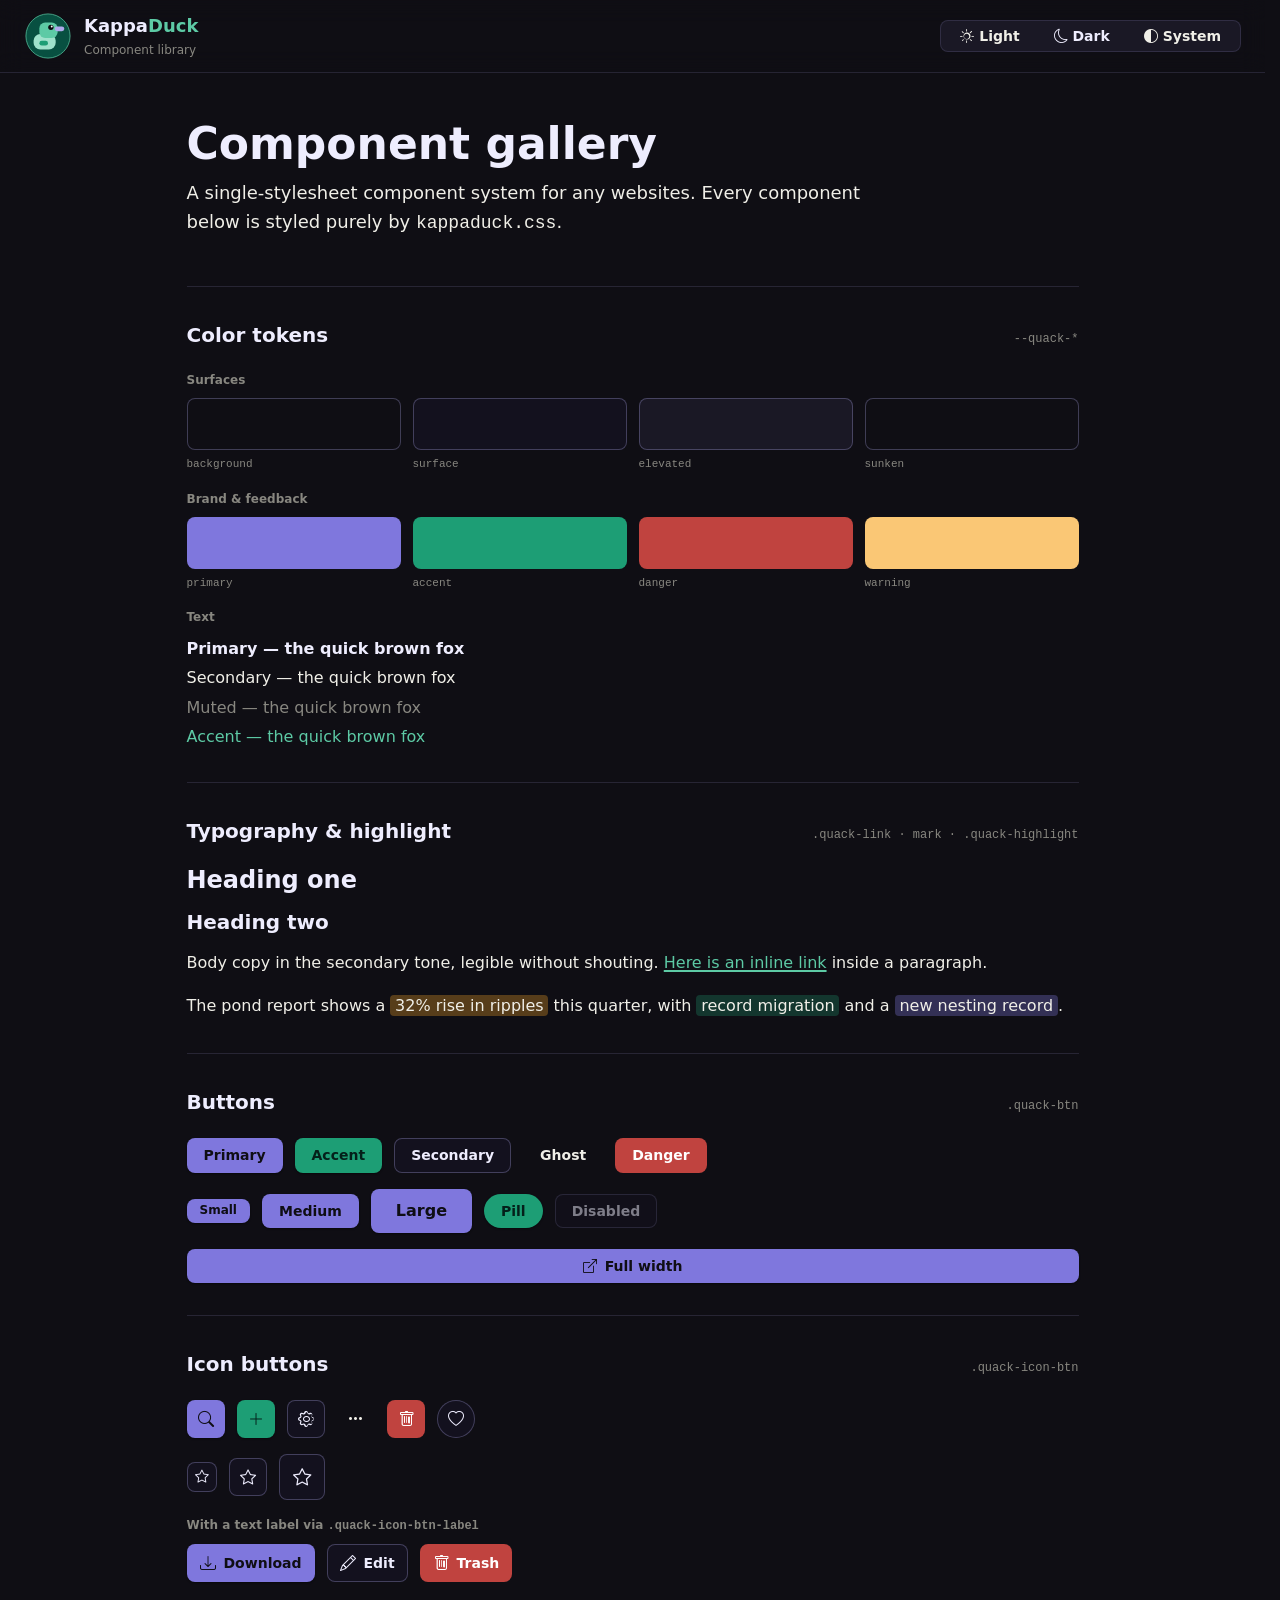
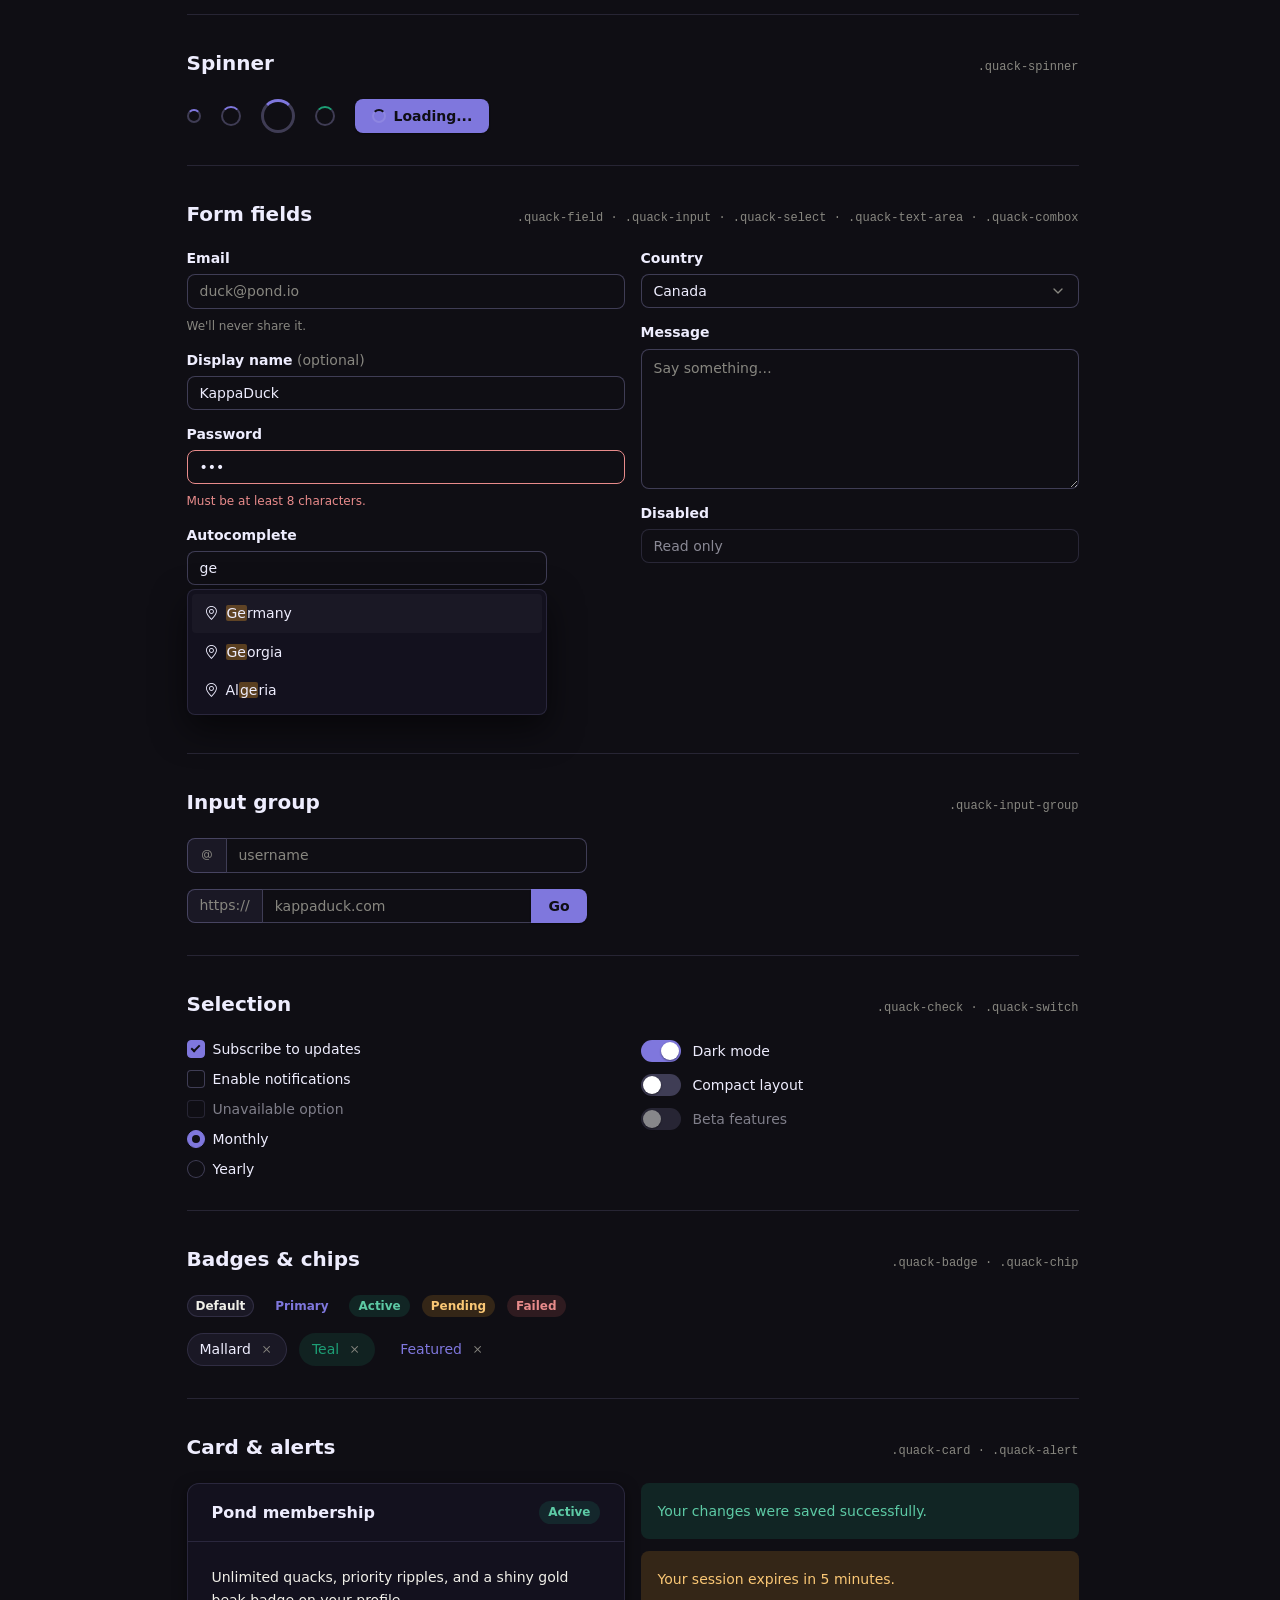
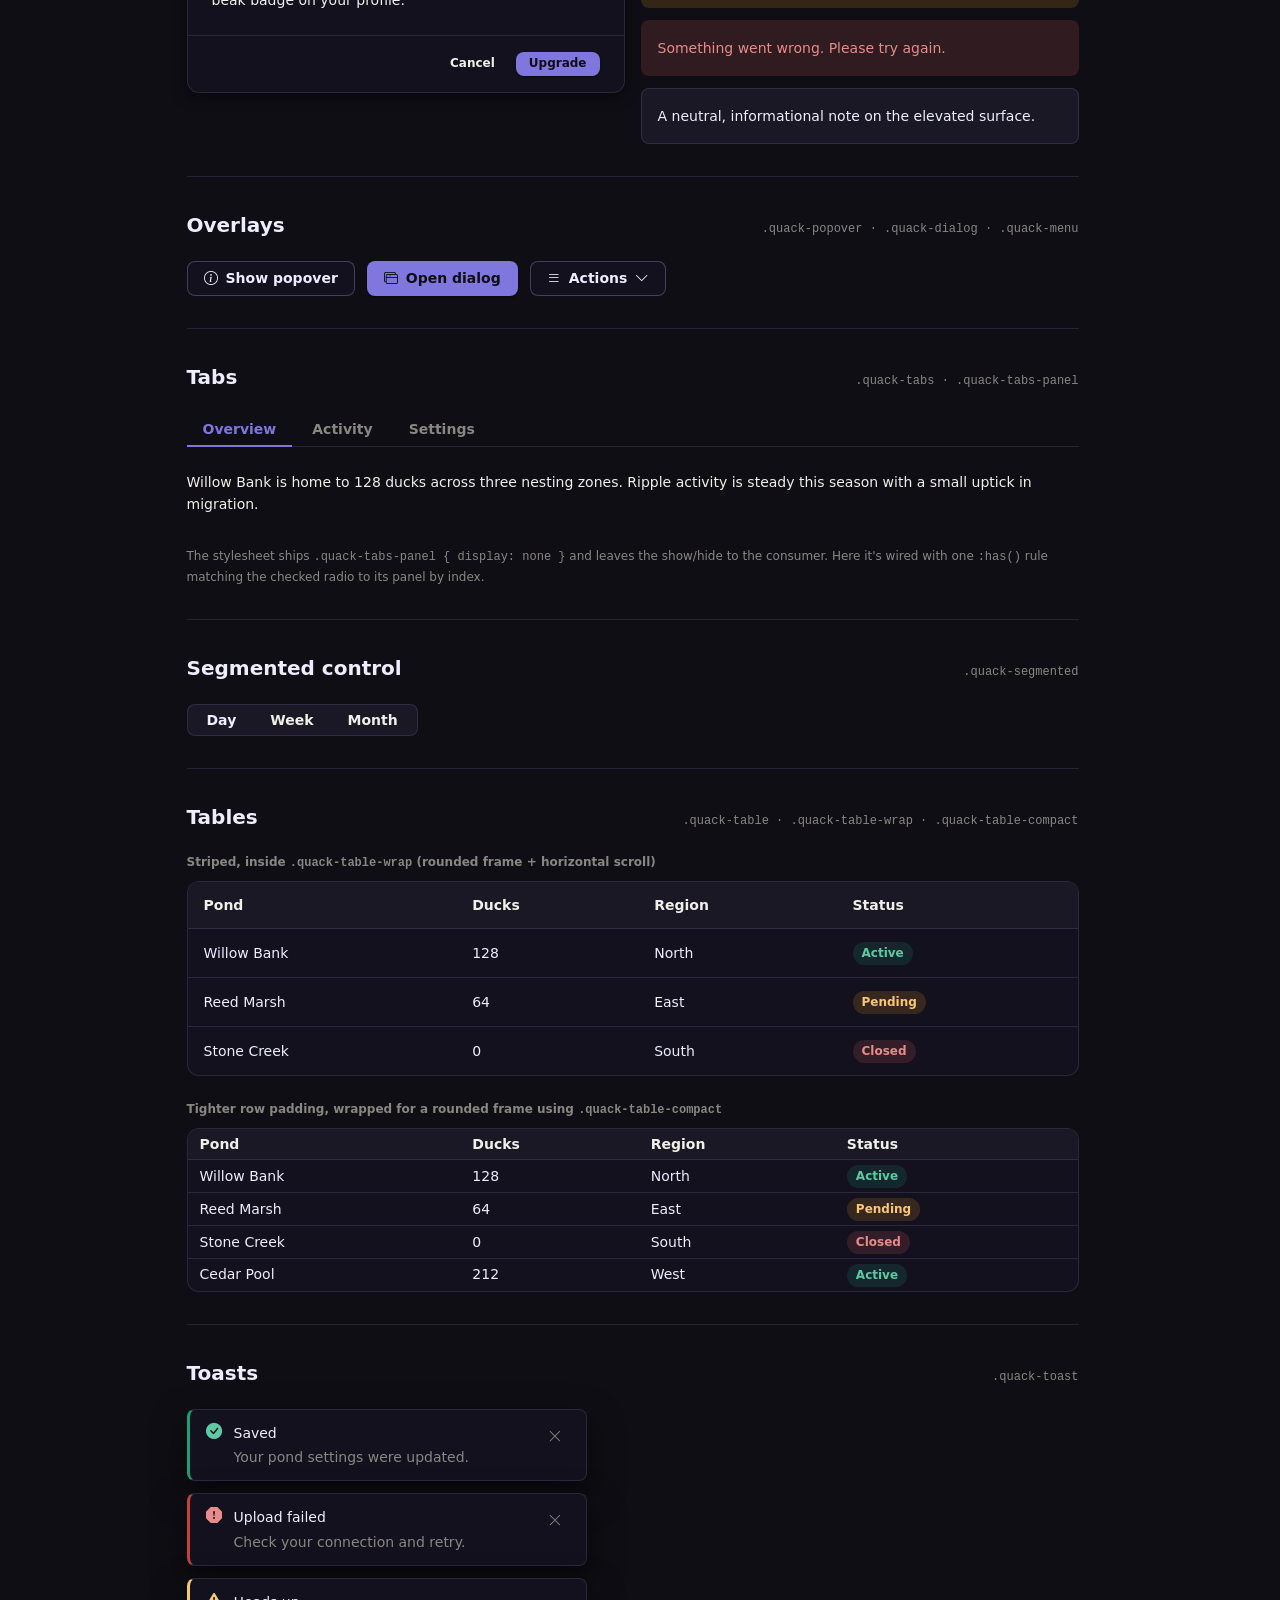
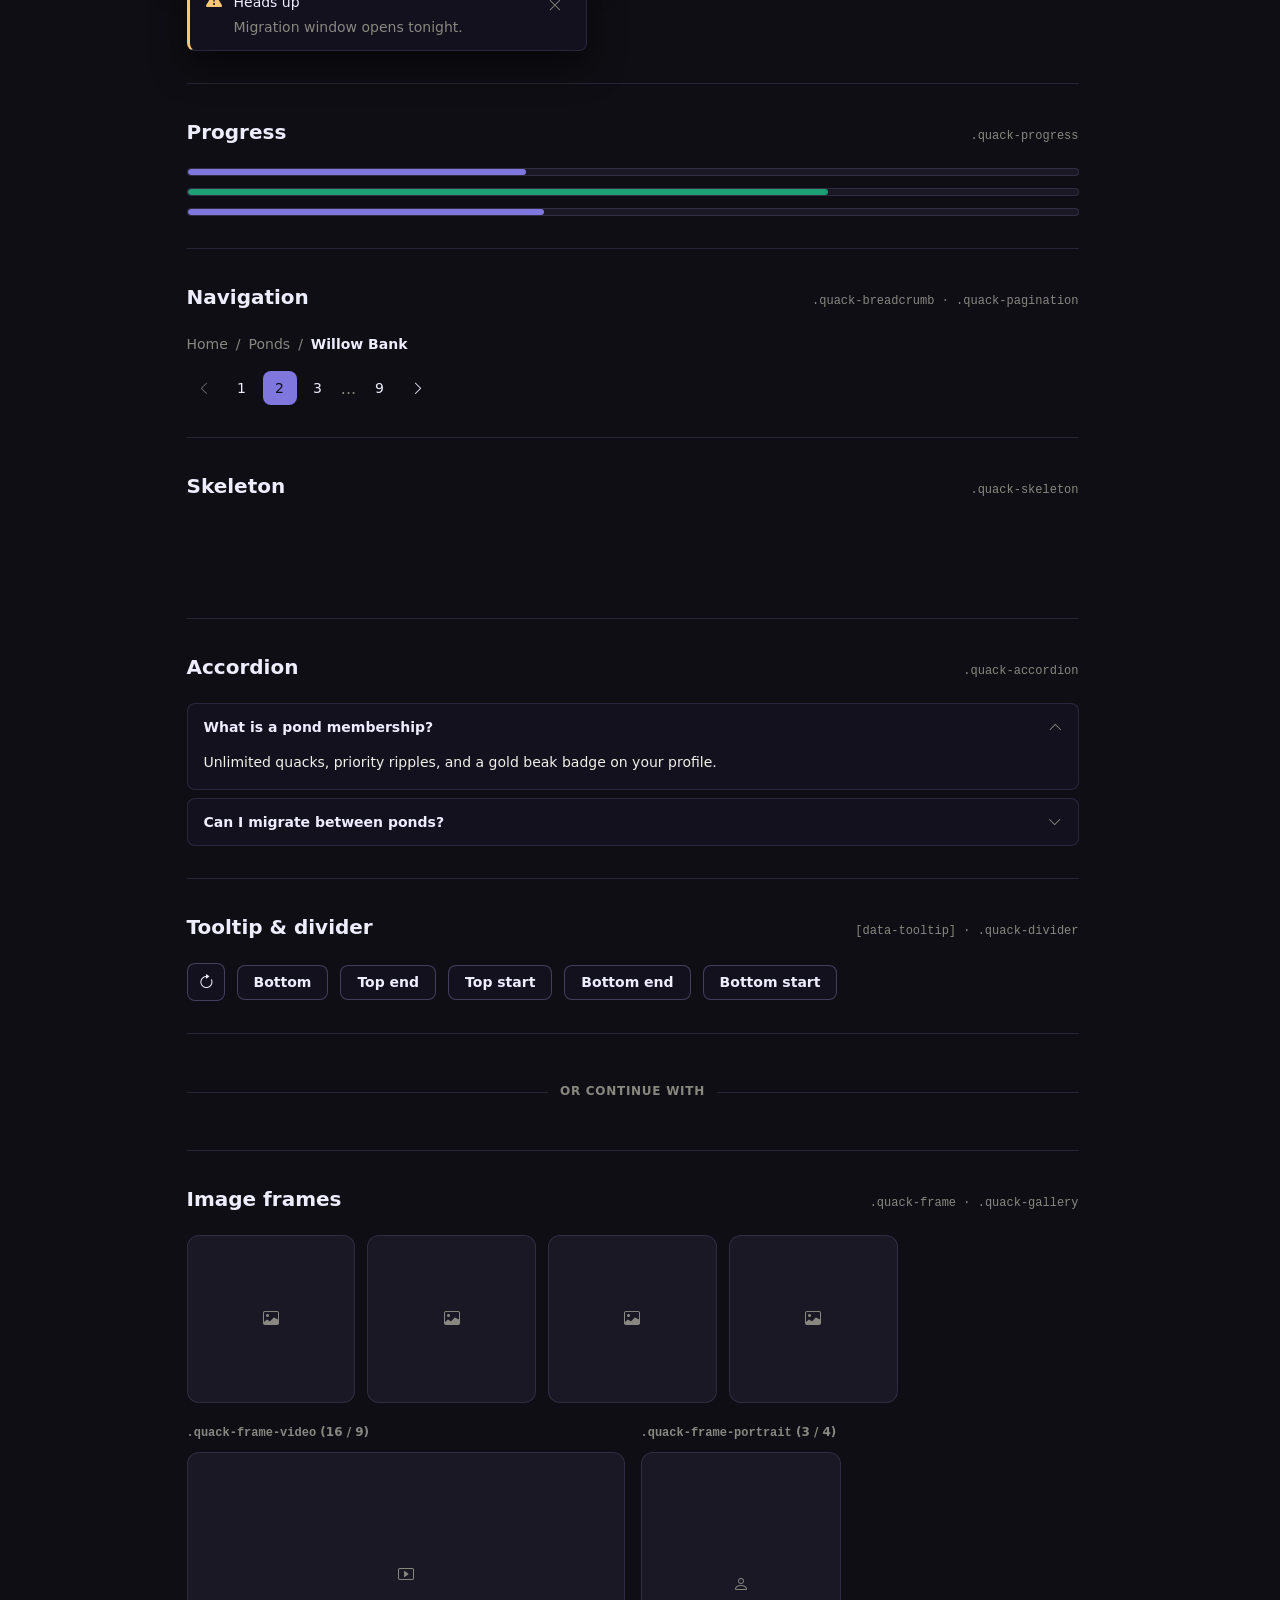
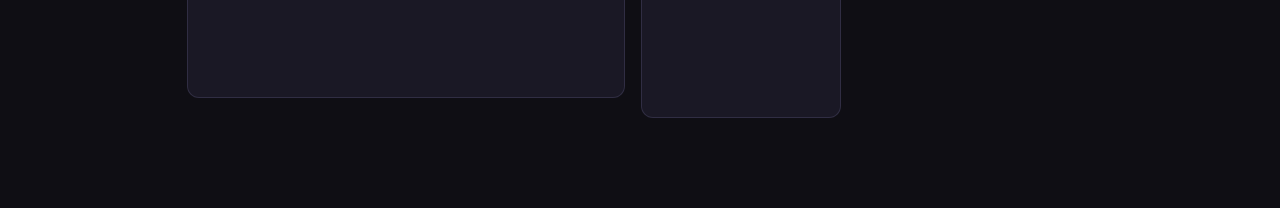
==== commit 61f91e57: "Updated css" ====
--- a/src/index.html
+++ b/src/index.html
@@ -12,7 +12,7 @@
   <link rel="stylesheet" href="https://cdn.jsdelivr.net/npm/bootstrap-icons@1.11.3/font/bootstrap-icons.min.css" />
   <link rel="stylesheet" href="https://fonts.cdnfonts.com/css/jetbrains-mono">
   <link rel="stylesheet" href="assets/app.css">
-  <link rel="stylesheet" href="assets/kappaduck.min.css">
+  <link rel="stylesheet" href="../kappaduck.min.css">
 </head>
 
 <body id="quack-app" class="theme-dark">
--- a/kappaduck.min.css
+++ b/kappaduck.min.css
@@ -0,0 +1 @@
+:root{--quack-base-700:#1a1825;--quack-base-800:#13111e;--quack-base-900:#0f0e14;--quack-blue-50:#E6F1FB;--quack-blue-200:#85B7EB;--quack-blue-600:#185FA5;--quack-blue-800:#0C447C;--quack-blue-900:#042C53;--quack-gold-100:#faeeda;--quack-gold-200:#fac775;--quack-gold-400:#ef9f27;--quack-gold-600:#854f0b;--quack-gold-800:#633806;--quack-gold-900:#1e1510;--quack-gray-100:#f0efe8;--quack-gray-400:#888780;--quack-gray-600:#444441;--quack-gray-700:#2c2c2a;--quack-gray-900:#1a1a1a;--quack-purple-50:#f7f6ff;--quack-purple-100:#eeedfe;--quack-purple-200:#afa9ec;--quack-purple-400:#7f77dd;--quack-purple-600:#534ab7;--quack-purple-800:#3c3489;--quack-teal-50:#e1f5ee;--quack-teal-100:#9fe1cb;--quack-teal-200:#5dcaa5;--quack-teal-400:#1d9e75;--quack-teal-600:#0f6e56;--quack-teal-800:#085041;--quack-teal-900:#04201a;--quack-background:light-dark(#f4f3fb, var(--quack-base-900));--quack-surface:light-dark(#ffffff, var(--quack-base-800));--quack-elevated:light-dark(#efeefb, var(--quack-base-700));--quack-sunken:light-dark(#e9e7f6, var(--quack-base-900));--quack-text-primary:light-dark(var(--quack-base-700), var(--quack-purple-100));--quack-text-secondary:light-dark(var(--quack-purple-600), var(--quack-gray-100));--quack-text-muted:light-dark(#6f6d80, var(--quack-gray-400));--quack-primary:light-dark(var(--quack-purple-600), var(--quack-purple-400));--quack-primary-hover:light-dark(var(--quack-purple-800), var(--quack-purple-200));--quack-on-primary:light-dark(#ffffff, var(--quack-base-900));--quack-accent:var(--quack-teal-400);--quack-accent-hover:light-dark(var(--quack-teal-600), var(--quack-teal-200));--quack-text-accent:light-dark(var(--quack-teal-600), var(--quack-teal-200));--quack-on-accent:light-dark(#ffffff, var(--quack-teal-900));--quack-danger:light-dark(#b8352f, #e88b8b);--quack-danger-solid:light-dark(#c33b3b, #c0433f);--quack-danger-solid-hover:light-dark(#a52d2d, #d1524e);--quack-danger-soft:light-dark(#fbeaea, hsl(0 55% 60% / 0.16));--quack-success:light-dark(var(--quack-teal-600), var(--quack-teal-200));--quack-success-soft:light-dark(var(--quack-teal-50), hsl(from var(--quack-teal-400) h s l / 0.16));--quack-warning:light-dark(var(--quack-gold-600), var(--quack-gold-200));--quack-warning-soft:light-dark(var(--quack-gold-100), hsl(from var(--quack-gold-400) h s l / 0.16));--quack-highlight:light-dark(hsl(from var(--quack-gold-400) h s l / 0.38), hsl(from var(--quack-gold-400) h s l / 0.32));--quack-highlight-accent:light-dark(hsl(from var(--quack-teal-400) h s l / 0.24), hsl(from var(--quack-teal-400) h s l / 0.28));--quack-highlight-primary:light-dark(hsl(from var(--quack-purple-400) h s l / 0.22), hsl(from var(--quack-purple-400) h s l / 0.32));--quack-focus-ring:light-dark(hsl(from var(--quack-purple-600) h s l / 0.28), hsl(from var(--quack-purple-200) h s l / 0.35));--quack-border-200:light-dark(hsl(from var(--quack-purple-600) h s l / 0.15), hsl(from var(--quack-purple-200) h s l / 0.15));--quack-border-400:light-dark(hsl(from var(--quack-purple-600) h s l / 0.3), hsl(from var(--quack-purple-200) h s l / 0.3));--quack-radius-sm:4px;--quack-radius-md:8px;--quack-radius-lg:12px;--quack-radius-xl:16px;--quack-radius-pill:99px;--quack-shadow-sm:0 1px 2px light-dark(hsl(258 40% 20% / 0.10), hsl(0 0% 0% / 0.45));--quack-shadow-md:0 4px 14px light-dark(hsl(258 40% 22% / 0.12), hsl(0 0% 0% / 0.50));--quack-shadow-lg:0 14px 34px light-dark(hsl(258 40% 24% / 0.16), hsl(0 0% 0% / 0.55));--quack-input-bg:light-dark(#ffffff, var(--quack-base-900));--quack-input-border:var(--quack-border-400);--quack-input-placeholder:var(--quack-text-muted);--quack-text-xs:0.75rem;--quack-text-sm:0.875rem;--quack-text-md:1rem;--quack-text-lg:1.125rem;--quack-text-xl:1.25rem;--quack-text-xxl:1.5rem;font-family:Inter, system-ui, sans-serif;font-feature-settings:'liga' 1, 'calt' 1;--quack-space-1:4px;--quack-space-2:8px;--quack-space-3:12px;--quack-space-4:16px;--quack-space-5:20px;--quack-space-6:24px;--quack-space-8:32px;--quack-space-12:48px;--quack-space-16:64px;interpolate-size:allow-keywords}@supports (font-variation-settings: normal){:root{font-family:InterVariable, system-ui, sans-serif}}*,*::after,*::before{box-sizing:border-box;margin:0;padding:0}html{-moz-text-size-adjust:none;-webkit-text-size-adjust:none;text-size-adjust:none;color-scheme:dark light;scrollbar-gutter:stable;&:focus-within{scroll-behavior:smooth}}blockquote,dd,dl,figure,h1,h2,h3,h4,p{margin:0}ul[role='list'],ol[role='list']{list-style:none;margin:0;padding:0}body{background:var(--quack-background);color:var(--quack-text-primary);font-size:var(--quack-text-md);line-height:1.6;min-height:100svh;transition:background 0.2s, color 0.2s}button,h1,h2,h3,h4,input,label{line-height:1.15}h1,h2,h3,h4{text-wrap:balance}a{text-decoration:none;text-decoration-skip-ink:auto;color:currentColor}img,picture{max-width:100%;display:block}button,input,select,textarea{font-family:inherit;font-size:inherit}textarea:not([rows]){min-height:10em}:target{scroll-margin-block:5ex}hr{color:currentColor}@media (prefers-reduced-motion: reduce){html:focus-within{scroll-behavior:auto}*,*::after,*::before{animation-duration:0.01ms !important;animation-iteration-count:1 !important;transition-duration:0.01ms !important;scroll-behavior:auto !important}}.quack-text-primary{color:var(--quack-text-primary)}.quack-text-secondary{color:var(--quack-text-secondary)}.quack-text-muted{color:var(--quack-text-muted)}.quack-text-accent{color:var(--quack-text-accent)}.quack-btn{--background:var(--quack-surface);--foreground:var(--quack-text-primary);--border:var(--quack-border-400);display:inline-flex;align-items:center;justify-content:center;gap:var(--quack-space-2);padding:var(--quack-space-2) var(--quack-space-4);font-size:var(--quack-text-sm);font-weight:600;line-height:1.15;border:1px solid var(--border);border-radius:var(--quack-radius-md);background:var(--background);color:var(--foreground);cursor:pointer;user-select:none;white-space:nowrap;transition:background 0.15s, border-color 0.15s, color 0.15s, box-shadow 0.15s, transform 0.05s, filter 0.15s;&:hover{filter: brightness(0.97)}&:active{transform:translateY(1px)}&:focus-visible{outline:none;box-shadow:0 0 0 2px var(--quack-focus-ring)}&:disabled,&[aria-disabled='true']{opacity:0.5;cursor:not-allowed;filter: none;transform:none}}.quack-btn-primary{--background:var(--quack-primary);--foreground:var(--quack-on-primary);--border:transparent;box-shadow:var(--quack-shadow-sm);&:hover{--background:var(--quack-primary-hover);filter: none}}.quack-btn-accent{--background:var(--quack-accent);--foreground:var(--quack-on-accent);--border:transparent;box-shadow:var(--quack-shadow-sm);&:hover{--background:var(--quack-accent-hover);filter: none}}.quack-btn-secondary{--background:var(--quack-surface);--foreground:var(--quack-text-primary);--border:var(--quack-border-400);&:hover{--background:var(--quack-elevated);filter: none}}.quack-btn-ghost{--background:transparent;--foreground:var(--quack-text-secondary);--border:transparent;&:hover{--background:var(--quack-elevated);filter: none}}.quack-btn-danger{--background:var(--quack-danger-solid);--foreground:#fff;--border:transparent;&:hover{--background:var(--quack-danger-solid-hover);filter: none}}.quack-btn-sm{padding:var(--quack-space-1) var(--quack-space-3);font-size:var(--quack-text-xs)}.quack-btn-lg{padding:var(--quack-space-3) var(--quack-space-6);font-size:var(--quack-text-md)}.quack-btn-pill{border-radius:var(--quack-radius-pill)}.quack-btn-block{display:flex;width:100%}.quack-link{color:var(--quack-text-accent);text-decoration:underline;text-decoration-color:hsl(from currentColor h s l / 0.35);text-underline-offset:2px;text-decoration-thickness:1.5px;transition:color 0.15s, text-decoration-color 0.15s;&:hover{color:var(--quack-primary);text-decoration-color:currentColor}&:focus-visible{outline:none;border-radius:3px;box-shadow:0 0 0 2px var(--quack-focus-ring)}}.quack-field{display:flex;flex-direction:column;gap:var(--quack-space-2)}.quack-label{font-size:var(--quack-text-sm);font-weight:600;color:var(--quack-text-primary)}.quack-label-optional::after{content:' (optional)';font-weight:400;color:var(--quack-text-muted)}.quack-input,.quack-select,.quack-textarea{width:100%;padding:var(--quack-space-2) var(--quack-space-3);font-size:var(--quack-text-sm);color:var(--quack-text-primary);background:var(--quack-input-bg);border:1px solid var(--quack-input-border);border-radius:var(--quack-radius-md);transition:border-color 0.15s, box-shadow 0.15s, background 0.15s;&::placeholder{color:var(--quack-input-placeholder)}&:hover{border-color:var(--quack-primary)}&:focus{outline:none;border-color:var(--quack-primary);box-shadow:0 0 0 2px var(--quack-focus-ring)}&:disabled{opacity:0.55;cursor:not-allowed;background:var(--quack-sunken)}&[aria-invalid='true']{border-color:var(--quack-danger)}&[aria-invalid='true']:focus{box-shadow:0 0 0 2px var(--quack-danger-soft)}}.quack-textarea{min-height:6em;resize:vertical;line-height:1.5}.quack-select{appearance:none;padding-right:var(--quack-space-8);background-image:url("data:image/svg+xml,%3Csvg xmlns='http://www.w3.org/2000/svg' width='16' height='16' viewBox='0 0 24 24' fill='none' stroke='%23888780' stroke-width='2' stroke-linecap='round' stroke-linejoin='round'%3E%3Cpolyline points='6 9 12 15 18 9'/%3E%3C/svg%3E");background-repeat:no-repeat;background-position:right var(--quack-space-3) center;background-size:16px}.quack-hint{font-size:var(--quack-text-xs);color:var(--quack-text-muted)}.quack-error{font-size:var(--quack-text-xs);color:var(--quack-danger);font-weight:500}.quack-check{display:inline-flex;align-items:center;gap:var(--quack-space-2);font-size:var(--quack-text-sm);color:var(--quack-text-primary);cursor:pointer;& input[type='checkbox'],& input[type='radio']{appearance:none;flex:none;width:18px;height:18px;margin:0;display:grid;place-content:center;border:1.5px solid var(--quack-border-400);background:var(--quack-input-bg);cursor:pointer;transition:background 0.15s, border-color 0.15s}& input[type='checkbox']{border-radius:var(--quack-radius-sm)}& input[type='radio']{border-radius:50%}& input:hover{border-color:var(--quack-primary)}& input:focus-visible{outline:none;box-shadow:0 0 0 2px var(--quack-focus-ring)}& input:checked{background:var(--quack-primary);border-color:var(--quack-primary)}& input[type='checkbox']:checked::after{content:'';width:5px;height:9px;margin-top:-2px;border:solid var(--quack-on-primary);border-width:0 2px 2px 0;transform:rotate(45deg)}& input[type='radio']:checked::after{content:'';width:8px;height:8px;border-radius:50%;background:var(--quack-on-primary)}&:has(input:disabled){opacity:0.5;cursor:not-allowed}}.quack-switch{display:inline-flex;align-items:center;gap:var(--quack-space-3);font-size:var(--quack-text-sm);color:var(--quack-text-primary);cursor:pointer;& input{appearance:none;position:relative;flex:none;width:40px;height:22px;margin:0;border-radius:var(--quack-radius-pill);background:var(--quack-border-400);cursor:pointer;transition:background 0.2s}& input::after{content:'';position:absolute;top:2px;left:2px;width:18px;height:18px;border-radius:50%;background:#fff;box-shadow:var(--quack-shadow-sm);transition:translate 0.2s}& input:checked{background:var(--quack-primary)}& input:checked::after{translate:18px 0}& input:focus-visible{outline:none;box-shadow:0 0 0 2px var(--quack-focus-ring)}&:has(input:disabled){opacity:0.5;cursor:not-allowed}}.quack-badge{display:inline-flex;align-items:center;gap:var(--quack-space-1);padding:2px var(--quack-space-2);font-size:var(--quack-text-xs);font-weight:600;line-height:1.4;border-radius:var(--quack-radius-pill);background:var(--quack-elevated);color:var(--quack-text-secondary);border:1px solid var(--quack-border-200)}.quack-badge-primary{background:hsl(from var(--quack-primary) h s l / 0.14);color:var(--quack-primary);border-color:transparent}.quack-badge-accent{background:var(--quack-success-soft);color:var(--quack-success);border-color:transparent}.quack-badge-danger{background:var(--quack-danger-soft);color:var(--quack-danger);border-color:transparent}.quack-badge-warning{background:var(--quack-warning-soft);color:var(--quack-warning);border-color:transparent}.quack-card{background:var(--quack-surface);border:1px solid var(--quack-border-200);border-radius:var(--quack-radius-lg);box-shadow:var(--quack-shadow-md);overflow:hidden;& > .quack-card-header{padding:var(--quack-space-4) var(--quack-space-6);border-bottom:1px solid var(--quack-border-200);font-weight:600}& > .quack-card-body{padding:var(--quack-space-6);display:flex;flex-direction:column;gap:var(--quack-space-3)}& > .quack-card-footer{padding:var(--quack-space-4) var(--quack-space-6);border-top:1px solid var(--quack-border-200);display:flex;gap:var(--quack-space-2);justify-content:flex-end}}.quack-alert{display:flex;gap:var(--quack-space-3);padding:var(--quack-space-4);font-size:var(--quack-text-sm);border:1px solid var(--quack-border-200);border-radius:var(--quack-radius-md);background:var(--quack-elevated);color:var(--quack-text-primary)}.quack-alert-accent{background:var(--quack-success-soft);border-color:transparent;color:var(--quack-success)}.quack-alert-danger{background:var(--quack-danger-soft);border-color:transparent;color:var(--quack-danger)}.quack-alert-warning{background:var(--quack-warning-soft);border-color:transparent;color:var(--quack-warning)}:where(.quack-icon-btn){--background:var(--quack-surface);--foreground:var(--quack-text-primary);--border:var(--quack-border-400)}.quack-icon-btn{display:inline-flex;align-items:center;justify-content:center;gap:var(--quack-space-2);height:38px;min-width:38px;padding:0 var(--quack-space-3);font-size:var(--quack-text-sm);font-weight:600;line-height:1;border:1px solid var(--border);border-radius:var(--quack-radius-md);background:var(--background);color:var(--foreground);cursor:pointer;user-select:none;white-space:nowrap;transition:background 0.15s, border-color 0.15s, color 0.15s, box-shadow 0.15s, transform 0.05s, filter 0.15s;& .bi,& i,& svg{font-size:1.15em;line-height:0;flex:none}&:hover{filter: brightness(0.97)}&:active{transform:translateY(1px)}&:focus-visible{outline:none;box-shadow:0 0 0 2px var(--quack-focus-ring)}&:disabled,&[aria-disabled='true']{opacity:0.5;cursor:not-allowed;filter: none;transform:none}}.quack-icon-btn:not(:has(span)):not(:has(.quack-icon-btn-label)){padding:0}.quack-icon-btn-sm{height:30px;min-width:30px;font-size:var(--quack-text-xs)}.quack-icon-btn-lg{height:46px;min-width:46px;font-size:var(--quack-text-md)}.quack-icon-btn-pill{border-radius:var(--quack-radius-pill)}.quack-highlight,mark{background:var(--quack-highlight);color:inherit;padding:0.06em 0.3em;border-radius:var(--quack-radius-sm);box-decoration-break:clone;-webkit-box-decoration-break:clone}.quack-highlight-accent{background:var(--quack-highlight-accent)}.quack-highlight-primary{background:var(--quack-highlight-primary)}@keyframes quack-spin{from{transform:rotate(0)}to{transform:rotate(360deg)}}.quack-spinner{display:inline-block;width:20px;height:20px;border-radius:50%;border:2px solid var(--quack-border-400);border-top-color:var(--quack-primary);animation:quack-spin 0.6s linear infinite;vertical-align:-0.2em;transform-origin:50% 50%;backface-visibility:hidden}.quack-spinner-sm{width:14px;height:14px;border-width:2px}.quack-spinner-lg{width:34px;height:34px;border-width:3px}.quack-spinner-accent{border-top-color:var(--quack-accent)}.quack-btn .quack-spinner,.quack-icon-btn .quack-spinner{border-color:hsl(from currentColor h s l / 0.35);border-top-color:currentColor}.quack-popover{margin:0;margin-block:var(--quack-space-2);inset:auto;position-area:bottom span-right;position-try-fallbacks:flip-block, flip-inline;padding:var(--quack-space-4);max-width:320px;color:var(--quack-text-primary);background:var(--quack-surface);border:1px solid var(--quack-border-200);border-radius:var(--quack-radius-lg);box-shadow:var(--quack-shadow-lg);font-size:var(--quack-text-sm);line-height:1.5;&:popover-open{animation:quack-pop-in 0.14s ease-out}}@keyframes quack-pop-in{from{opacity:0;transform:translateY(4px)}to{opacity:1;transform:translateY(0)}}.quack-dialog{margin:auto;padding:0;width:min(440px, calc(100vw - 2 * var(--quack-space-6)));color:var(--quack-text-primary);background:var(--quack-surface);border:1px solid var(--quack-border-200);border-radius:var(--quack-radius-lg);box-shadow:var(--quack-shadow-lg);&::backdrop{background:hsl(258 30% 8% / 0.55);backdrop-filter: blur(2px)}&:modal{animation:quack-pop-in 0.16s ease-out}.quack-dialog-header{display:flex;align-items:center;justify-content:space-between;gap:var(--quack-space-3);padding:var(--quack-space-4) var(--quack-space-6);border-bottom:1px solid var(--quack-border-200);font-size:var(--quack-text-lg);font-weight:600}.quack-dialog-body{padding:var(--quack-space-6);color:var(--quack-text-secondary);font-size:var(--quack-text-sm);line-height:1.6}.quack-dialog-footer{display:flex;gap:var(--quack-space-2);justify-content:flex-end;padding:var(--quack-space-4) var(--quack-space-6);border-top:1px solid var(--quack-border-200)}}.quack-table{width:100%;border-collapse:collapse;font-size:var(--quack-text-sm);color:var(--quack-text-primary);& td,& th{padding:var(--quack-space-3) var(--quack-space-4);text-align:left;border-bottom:1px solid var(--quack-border-200)}& thead th{font-weight:600;color:var(--quack-text-secondary);background:var(--quack-elevated);white-space:nowrap}& tbody tr{transition:background 0.12s;&:last-child td{border-bottom:none}&:hover{background:var(--quack-elevated)}}}.quack-table-striped tbody tr:nth-child(even){background:hsl(from var(--quack-elevated) h s l / 0.5)}.quack-table-compact td,.quack-table-compact th{padding:var(--quack-space-1) var(--quack-space-3)}.quack-table-wrap{overflow-x:auto;border:1px solid var(--quack-border-200);border-radius:var(--quack-radius-lg);background:var(--quack-surface);& .quack-table thead th{background:var(--quack-elevated)}}.quack-tabs{display:flex;flex-direction:column;gap:var(--quack-space-4);& > .quack-tabs-list{display:flex;gap:var(--quack-space-1);border-bottom:1px solid var(--quack-border-200)}& .quack-tabs-tab{padding:var(--quack-space-2) var(--quack-space-4);margin-bottom:-1px;font-size:var(--quack-text-sm);font-weight:600;color:var(--quack-text-muted);border-bottom:2px solid transparent;cursor:pointer;transition:color 0.15s, border-color 0.15s;&:hover{color:var(--quack-text-primary)}}& .quack-tabs-panel{display:none;color:var(--quack-text-secondary);font-size:var(--quack-text-sm);line-height:1.6}& input[type='radio']{position:absolute;opacity:0;pointer-events:none}& input:focus-visible + .quack-tabs-tab{outline:none;border-radius:var(--quack-radius-sm) var(--quack-radius-sm) 0 0;box-shadow:0 0 0 2px var(--quack-focus-ring)}& input:checked + .quack-tabs-tab{color:var(--quack-primary);border-bottom-color:var(--quack-primary)}}[data-tooltip]{position:relative;&::after{content:attr(data-tooltip);position:absolute;bottom:calc(100% + 8px);left:50%;translate:-50% 4px;z-index:50;padding:var(--quack-space-1) var(--quack-space-2);font-size:var(--quack-text-xs);font-weight:500;white-space:nowrap;color:light-dark(#fff, var(--quack-base-900));background:light-dark(var(--quack-base-700), var(--quack-purple-100));border-radius:var(--quack-radius-sm);box-shadow:var(--quack-shadow-md);opacity:0;pointer-events:none;transition:opacity 0.14s, translate 0.14s}&:focus-visible::after,&:hover::after{opacity:1;translate:-50% 0}&[data-tooltip-position='bottom']::after{bottom:auto;top:calc(100% + 8px)}&[data-tooltip-position='top-end']::after{left:auto;right:0;translate:0 4px}&[data-tooltip-position='top-end']:hover::after,&[data-tooltip-position='top-end']:focus-visible::after{translate:0 0}&[data-tooltip-position='top-start']::after{left:0;right:auto;translate:0 4px}&[data-tooltip-position='top-start']:hover::after,&[data-tooltip-position='top-start']:focus-visible::after{translate:0 0}&[data-tooltip-position='bottom-end']::after{bottom:auto;top:calc(100% + 8px);left:auto;right:0;translate:0 -4px}&[data-tooltip-position='bottom-end']:hover::after,&[data-tooltip-position='bottom-end']:focus-visible::after{translate:0 0}&[data-tooltip-position='bottom-start']::after{bottom:auto;top:calc(100% + 8px);left:0;right:auto;translate:0 -4px}&[data-tooltip-position='bottom-start']:hover::after,&[data-tooltip-position='bottom-start']:focus-visible::after{translate:0 0}}.quack-toast-region{position:fixed;bottom:var(--quack-space-6);right:var(--quack-space-6);z-index:100;display:flex;flex-direction:column;gap:var(--quack-space-3);max-width:min(360px, calc(100vw - 2 * var(--quack-space-6)))}.quack-toast-region-top-right{top:var(--quack-space-6);bottom:auto}.quack-toast-region-top-left{top:var(--quack-space-6);bottom:auto;left:var(--quack-space-6);right:auto}.quack-toast-region-bottom-left{left:var(--quack-space-6);right:auto}.quack-toast{display:flex;align-items:flex-start;gap:var(--quack-space-3);padding:var(--quack-space-3) var(--quack-space-4);font-size:var(--quack-text-sm);color:var(--quack-text-primary);background:var(--quack-surface);border:1px solid var(--quack-border-200);border-left:3px solid var(--quack-border-400);border-radius:var(--quack-radius-md);box-shadow:var(--quack-shadow-lg);animation:quack-toast-in 0.2s ease-out;& > .quack-toast-icon{line-height:1.2;font-size:1.15em;flex:none}& > .quack-toast-body{flex:1;display:flex;flex-direction:column;gap:2px}& > .quack-toast-title{font-weight:600}& > .quack-toast-close{flex:none;color:var(--quack-text-muted)}}.quack-toast-accent{border-left-color:var(--quack-accent);& > .quack-toast-icon{color:var(--quack-success)}}.quack-toast-danger{border-left-color:var(--quack-danger-solid);& > .quack-toast-icon{color:var(--quack-danger)}}.quack-toast-warning{border-left-color:var(--quack-warning);& > .quack-toast-icon{color:var(--quack-warning)}}@keyframes quack-toast-in{from{opacity:0;transform:translateX(12px)}to{opacity:1;transform:translateX(0)}}.quack-progress{width:100%;height:8px;border-radius:var(--quack-radius-pill);background:var(--quack-elevated);border:1px solid var(--quack-border-200);overflow:hidden;& > .quack-progress-bar{height:100%;border-radius:inherit;background:var(--quack-primary);transition:width 0.3s ease}}.quack-progress-accent .quack-progress-bar{background:var(--quack-accent)}.quack-progress-indeterminate .quack-progress-bar{width:40% !important;animation:quack-progress-slide 1.1s ease-in-out infinite}@keyframes quack-progress-slide{0%{margin-left:-40%}100%{margin-left:100%}}.quack-menu{margin:0;margin-block:var(--quack-space-1);inset:auto;position-area:bottom span-right;position-try-fallbacks:flip-block, flip-inline;padding:var(--quack-space-1);min-width:180px;background:var(--quack-surface);border:1px solid var(--quack-border-200);border-radius:var(--quack-radius-md);box-shadow:var(--quack-shadow-lg);.quack-menu-separator{height:1px;margin:var(--quack-space-1) 0;background:var(--quack-border-200);border:none}.quack-menu-label{padding:var(--quack-space-1) var(--quack-space-3);font-size:var(--quack-text-xs);font-weight:700;letter-spacing:0.06em;text-transform:uppercase;color:var(--quack-text-muted)}&:popover-open{animation:quack-pop-in 0.14s ease-out}& > .quack-menu-item{display:flex;align-items:center;gap:var(--quack-space-2);width:100%;padding:var(--quack-space-2) var(--quack-space-3);font-size:var(--quack-text-sm);color:var(--quack-text-primary);background:none;border:none;border-radius:var(--quack-radius-sm);text-align:left;cursor:pointer;&.quack-menu-item-danger{color:var(--quack-danger)}&:focus-visible,&:hover{outline:none;background:var(--quack-elevated)}}}.quack-breadcrumb{display:flex;flex-wrap:wrap;align-items:center;gap:var(--quack-space-2);font-size:var(--quack-text-sm);list-style:none;margin:0;padding:0;& li{display:inline-flex;align-items:center;gap:var(--quack-space-2)}& li:not(:last-child)::after{content:'/';color:var(--quack-text-muted)}& a{color:var(--quack-text-muted);text-decoration:none}& a:hover{color:var(--quack-primary)}& [aria-current='page']{color:var(--quack-text-primary);font-weight:600}}.quack-pagination{display:inline-flex;gap:var(--quack-space-1);align-items:center;.quack-pagination-item{display:inline-flex;align-items:center;justify-content:center;min-width:34px;height:34px;padding:0 var(--quack-space-2);font-size:var(--quack-text-sm);font-weight:500;color:var(--quack-text-primary);background:none;border:1px solid transparent;border-radius:var(--quack-radius-md);cursor:pointer;text-decoration:none;transition:background 0.12s, border-color 0.12s, color 0.12s;&:hover{background:var(--quack-elevated)}&[aria-current='page']{background:var(--quack-primary);color:var(--quack-on-primary)}&:disabled,&[aria-disabled='true']{opacity:0.4;cursor:not-allowed;background:none}}.quack-pagination-ellipsis{min-width:20px;text-align:center;color:var(--quack-text-muted)}}.quack-skeleton{--base:var(--quack-elevated);display:block;height:1em;border-radius:var(--quack-radius-sm);background:linear-gradient(90deg, var(--base) 25%, hsl(from var(--base) h s calc(l * 1.4) / 0.7) 50%, var(--base) 75%);background-size:200% 100%;animation:quack-skeleton-shimmer 1.3s ease-in-out infinite}.quack-skeleton-text{width:100%}.quack-skeleton-title{height:1.4em;width:55%}.quack-skeleton-circle{border-radius:50%;width:40px;height:40px}.quack-skeleton-block{height:100%}@keyframes quack-skeleton-shimmer{from{background-position:200% 0}to{background-position:-200% 0}}.quack-accordion{border:1px solid var(--quack-border-200);border-radius:var(--quack-radius-md);background:var(--quack-surface);overflow:hidden;& + .quack-accordion{margin-top:var(--quack-space-2)}& > summary{display:flex;align-items:center;justify-content:space-between;gap:var(--quack-space-3);padding:var(--quack-space-3) var(--quack-space-4);font-size:var(--quack-text-sm);font-weight:600;color:var(--quack-text-primary);cursor:pointer;list-style:none;user-select:none;&::-webkit-details-marker{display:none}&::after{content:'\F282';font-family:'bootstrap-icons';font-weight:400;color:var(--quack-text-muted);transition:transform 0.2s}&:focus-visible{outline:none;box-shadow:inset 0 0 0 2px var(--quack-primary)}}&[open] > summary::after{transform:rotate(180deg)}.quack-accordion-body{padding:0 var(--quack-space-4) var(--quack-space-4);font-size:var(--quack-text-sm);line-height:1.6;color:var(--quack-text-secondary)}}.quack-input-group{display:flex;align-items:stretch;& > *{border-radius:0}& > :first-child{border-top-left-radius:var(--quack-radius-md);border-bottom-left-radius:var(--quack-radius-md)}& > :last-child{border-top-right-radius:var(--quack-radius-md);border-bottom-right-radius:var(--quack-radius-md)}& > :not(:first-child){margin-left:-1px}& .quack-input:focus,& .quack-select:focus{position:relative;z-index:2}.quack-input-group-addon{display:inline-flex;align-items:center;gap:var(--quack-space-2);padding:0 var(--quack-space-3);font-size:var(--quack-text-sm);color:var(--quack-text-muted);background:var(--quack-elevated);border:1px solid var(--quack-input-border);white-space:nowrap}}.quack-chip{display:inline-flex;align-items:center;gap:var(--quack-space-2);padding:var(--quack-space-1) var(--quack-space-3);font-size:var(--quack-text-sm);color:var(--quack-text-primary);background:var(--quack-elevated);border:1px solid var(--quack-border-200);border-radius:var(--quack-radius-pill);& .quack-chip-remove{display:inline-flex;padding:0;border:none;background:none;color:var(--quack-text-muted);cursor:pointer;line-height:0;font-size:1.1em;&:hover{color:var(--quack-danger)}}}.quack-chip-primary{background:hsl(from var(--quack-primary) h s l / 0.14);color:var(--quack-primary);border-color:transparent}.quack-chip-accent{background:hsl(from var(--quack-accent) h s l / 0.14);color:var(--quack-accent);border-color:transparent}.quack-segmented{display:inline-flex;padding:3px;gap:2px;background:var(--quack-elevated);border:1px solid var(--quack-border-200);border-radius:var(--quack-radius-md);.quack-segmented-seg{padding:var(--quack-space-1) var(--quack-space-4);font-size:var(--quack-text-sm);font-weight:600;color:var(--quack-text-secondary);border-radius:calc(var(--quack-radius-md) - 3px);cursor:pointer;transition:background 0.15s, color 0.15s, box-shadow 0.15s;&:hover{color:var(--quack-text-primary)}}& input[type='radio']{position:absolute;opacity:0;pointer-events:none}& input:checked + .quack-segmented-seg{color:var(--quack-text-primary);background:hsl(from var(--quack-primary) h s l / 0.16);box-shadow:inset 0 0 0 1px hsl(from var(--quack-primary) h s l / 0.4), var(--quack-shadow-sm)}& input:focus-visible + .quack-segmented-seg{outline:none;box-shadow:0 0 0 2px var(--quack-focus-ring)}}.quack-divider{border:none;border-top:1px solid var(--quack-border-200);margin:var(--quack-space-4) 0}.quack-divider-label{display:flex;align-items:center;gap:var(--quack-space-3);border:none;margin:var(--quack-space-4) 0;font-size:var(--quack-text-xs);font-weight:600;letter-spacing:0.06em;text-transform:uppercase;color:var(--quack-text-muted);&::after,&::before{content:'';flex:1;border-top:1px solid var(--quack-border-200)}}.quack-combobox{position:relative;.quack-combobox-empty{padding:var(--quack-space-3);font-size:var(--quack-text-sm);color:var(--quack-text-muted);text-align:center}.quack-combobox-list{position:absolute;top:calc(100% + 4px);left:0;right:0;z-index:40;margin:0;padding:var(--quack-space-1);list-style:none;max-height:260px;overflow-y:auto;background:var(--quack-surface);border:1px solid var(--quack-border-200);border-radius:var(--quack-radius-md);box-shadow:var(--quack-shadow-lg)}.quack-combobox-option{display:flex;align-items:center;gap:var(--quack-space-2);padding:var(--quack-space-2) var(--quack-space-3);font-size:var(--quack-text-sm);color:var(--quack-text-primary);border-radius:var(--quack-radius-sm);cursor:pointer;&:hover,&[aria-selected='true']{background:var(--quack-elevated)}& mark{background:var(--quack-highlight);padding:0 1px;border-radius:2px}}}.quack-frame{display:block;overflow:hidden;background:var(--quack-elevated);border:1px solid var(--quack-border-200);border-radius:var(--quack-radius-lg);& img{width:100%;height:100%;object-fit:cover;display:block}}.quack-frame-square{aspect-ratio:1}.quack-frame-video{aspect-ratio:16 / 9}.quack-frame-portrait{aspect-ratio:3 / 4}.quack-gallery{display:grid;grid-template-columns:repeat(auto-fill, minmax(140px, 1fr));gap:var(--quack-space-3)}.quack-safe{padding:env(safe-area-inset-top) env(safe-area-inset-right) env(safe-area-inset-bottom) env(safe-area-inset-left)}.quack-safe-top{padding-top:env(safe-area-inset-top)}.quack-safe-bottom{padding-bottom:env(safe-area-inset-bottom)}.quack-btn.quack-touch,.quack-icon-btn.quack-touch,.quack-touch{min-height:44px}.quack-icon-btn.quack-touch{min-width:44px}@media (pointer: coarse){.quack-btn,.quack-icon-btn{min-height:44px}.quack-icon-btn{min-width:44px}.quack-combobox-option,.quack-menu-item{min-height:44px}}#quack-app{overscroll-behavior:none;-webkit-tap-highlight-color:transparent;-webkit-touch-callout:none;text-size-adjust:100%;-webkit-text-size-adjust:100%}#quack-app [contenteditable],#quack-app input,#quack-app textarea{-webkit-user-select:text;user-select:text}.quack-no-select{-webkit-user-select:none;user-select:none}
